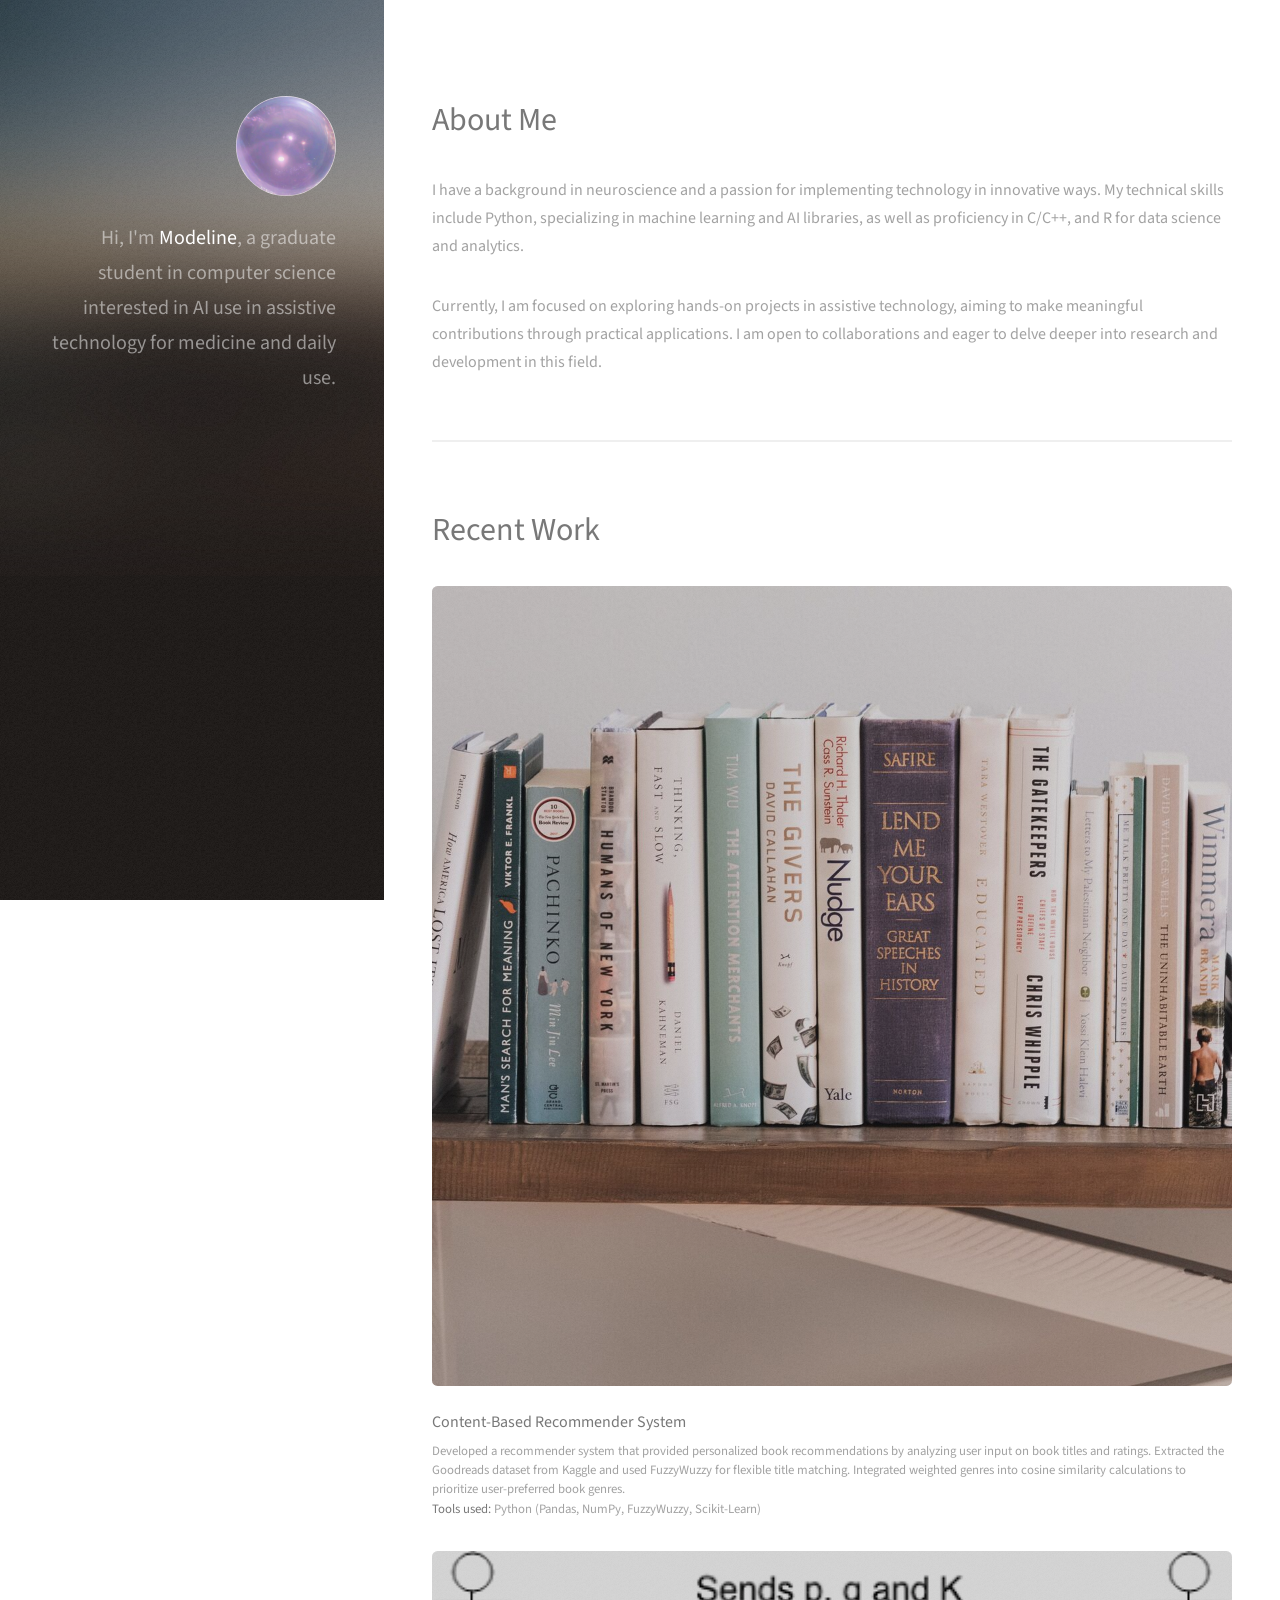
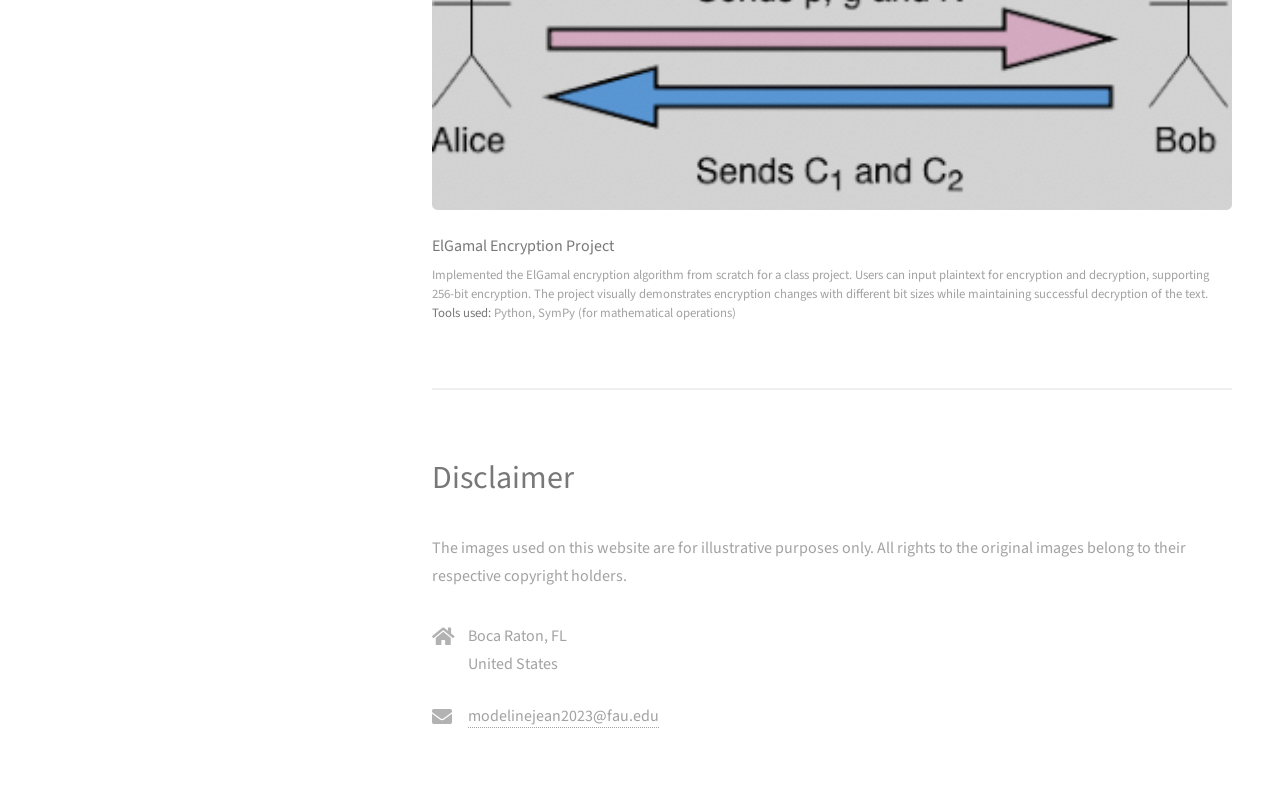
==== html5up-strata/index.html @ 9e85b2ed "Add files via upload" ====
<!DOCTYPE HTML>
<!--
MJP
last updated: july 12, 2024
-->
<html>
	<head>
		<title>MODELINE JEAN PIERRE</title>
		<meta charset="utf-8" />
		<meta name="viewport" content="width=device-width, initial-scale=1, user-scalable=no" />
		<link rel="stylesheet" href="assets/css/main.css" />
	</head>
	<body class="is-preload">

		<!-- Header -->
			<header id="header">
				<div class="inner">
					<a href="#" class="image avatar"><img src="images/ball.JPG" alt="" /></a>
					<h1>Hi, I'm <strong>Modeline</strong>, a graduate student in computer science<br />
					interested in AI use in assistive technology for medicine and daily use</a>.</h1>
				</div>
			</header>

		<!-- Main -->
			<div id="main">

				<section id="one">
    				<div class="content">
        				<header class="major">
							<h2>About Me</h2>
						</header>
						<p>
							I have a background in neuroscience and a passion for implementing technology in innovative ways. My technical skills include Python, specializing in machine learning and AI libraries, as well as proficiency in C/C++, and R for data science and analytics.
						</p>
        				<p>
            				Currently, I am focused on exploring hands-on projects in assistive technology, aiming to make meaningful contributions through practical applications. I am open to collaborations and eager to delve deeper into research and development in this field.
        				</p>
					</div>
				</section>

				<section id="two">
					<div class="content">
						<header class="major">
							<h2>Recent Work</h2>
						</header>
						<div class="col">
							<article class="work-item">
								<a href="images/booksrec.jpg" class="image fit thumb"><img src="images/booksrec.jpg" alt="Books Rec" /></a>
								<h3>Content-Based Recommender System</h3>
								<p>
									Developed a recommender system that provided personalized book recommendations by analyzing user input on book titles and ratings. Extracted the Goodreads dataset from Kaggle and used FuzzyWuzzy for flexible title matching. Integrated weighted genres into cosine similarity calculations to prioritize user-preferred book genres.
								</p>
								<p><strong>Tools used:</strong> Python (Pandas, NumPy, FuzzyWuzzy, Scikit-Learn)</p>
							</article>
							<article class="work-item">
                				<a href="images/elgammal.png" class="image fit thumb"><img src="images/elgammal.png" alt="ElGamal Encryption" /></a>
                				<h3>ElGamal Encryption Project</h3>
                				<p>
                    				Implemented the ElGamal encryption algorithm from scratch for a class project. Users can input plaintext for encryption and decryption, supporting 256-bit encryption. The project visually demonstrates encryption changes with different bit sizes while maintaining successful decryption of the text.
                				</p>
                				<p><strong>Tools used:</strong> Python, SymPy (for mathematical operations)</p>
            				</article>
						</div>
					</div>
				</section>
				<section id="three">
					<div class="content">
						<header class="major">
							<h2>Disclaimer</h2>
						</header>
						<p>
							The images used on this website are for illustrative purposes only. All rights to the original images belong to their respective copyright holders.
						</p>
					</div>
				</section>

<!-- Footer -->
			<footer id="footer">
				<div class="inner">
					<ul class="labeled-icons">
						<li>
							<h3 class="icon solid fa-home" ><span class="label">Address</span></h3>
							Boca Raton, FL <br />
							United States
						</li>
						<li>
							<h3 class="icon solid fa-envelope"><span class="label">Email</span></h3>
							<a href="#">modelinejean2023@fau.edu</a>
						</li>
					</ul>
				</div>
			</footer>
		<!-- Footer -->

		<!-- Scripts -->
			<script src="assets/js/jquery.min.js"></script>
			<script src="assets/js/jquery.poptrox.min.js"></script>
			<script src="assets/js/browser.min.js"></script>
			<script src="assets/js/breakpoints.min.js"></script>
			<script src="assets/js/util.js"></script>
			<script src="assets/js/main.js"></script>

	</body>
</html>
---- html5up-strata/assets/css/main.css ----
@import url("fontawesome-all.min.css");
@import url("https://fonts.googleapis.com/css?family=Source+Sans+Pro:400,400italic");

/*
	Strata by HTML5 UP
	html5up.net | @ajlkn
	Free for personal and commercial use under the CCA 3.0 license (html5up.net/license)
*/

html, body, div, span, applet, object,
iframe, h1, h2, h3, h4, h5, h6, p, blockquote,
pre, a, abbr, acronym, address, big, cite,
code, del, dfn, em, img, ins, kbd, q, s, samp,
small, strike, strong, sub, sup, tt, var, b,
u, i, center, dl, dt, dd, ol, ul, li, fieldset,
form, label, legend, table, caption, tbody,
tfoot, thead, tr, th, td, article, aside,
canvas, details, embed, figure, figcaption,
footer, header, hgroup, menu, nav, output, ruby,
section, summary, time, mark, audio, video {
	margin: 0;
	padding: 0;
	border: 0;
	font-size: 100%;
	font: inherit;
	vertical-align: baseline;}

article, aside, details, figcaption, figure,
footer, header, hgroup, menu, nav, section {
	display: block;}

body {
	line-height: 1;
}

ol, ul {
	list-style: none;
}

blockquote, q {
	quotes: none;
}

	blockquote:before, blockquote:after, q:before, q:after {
		content: '';
		content: none;
	}

table {
	border-collapse: collapse;
	border-spacing: 0;
}

body {
	-webkit-text-size-adjust: none;
}

mark {
	background-color: transparent;
	color: inherit;
}

input::-moz-focus-inner {
	border: 0;
	padding: 0;
}

input, select, textarea {
	-moz-appearance: none;
	-webkit-appearance: none;
	-ms-appearance: none;
	appearance: none;
}

/* Basic */

	html {
		box-sizing: border-box;
	}

	*, *:before, *:after {
		box-sizing: inherit;
	}

	body {
		background: #fff;
	}

		body.is-preload *, body.is-preload *:before, body.is-preload *:after {
			-moz-animation: none !important;
			-webkit-animation: none !important;
			-ms-animation: none !important;
			animation: none !important;
			-moz-transition: none !important;
			-webkit-transition: none !important;
			-ms-transition: none !important;
			transition: none !important;
		}

	body, input, select, textarea {
		color: #a2a2a2;
		font-family: "Source Sans Pro", Helvetica, sans-serif;
		font-size: 16pt;
		font-weight: 400;
		line-height: 1.75em;
	}

	a {
		-moz-transition: color 0.2s ease-in-out, border-color 0.2s ease-in-out;
		-webkit-transition: color 0.2s ease-in-out, border-color 0.2s ease-in-out;
		-ms-transition: color 0.2s ease-in-out, border-color 0.2s ease-in-out;
		transition: color 0.2s ease-in-out, border-color 0.2s ease-in-out;
		border-bottom: dotted 1px;
		color: #49bf9d;
		text-decoration: none;
	}

		a:hover {
			border-bottom-color: transparent;
			color: #49bf9d !important;
			text-decoration: none;
		}

	strong, b {
		color: #787878;
		font-weight: 400;
	}

	em, i {
		font-style: italic;
	}

	p {
		margin: 0 0 2em 0;
	}

	h1, h2, h3, h4, h5, h6 {
		color: #787878;
		font-weight: 400;
		line-height: 1em;
		margin: 0 0 1em 0;
	}

		h1 a, h2 a, h3 a, h4 a, h5 a, h6 a {
			color: inherit;
			text-decoration: none;
		}

	h1 {
		font-size: 2em;
		line-height: 1.5em;
	}

	h2 {
		font-size: 1.5em;
		line-height: 1.5em;
	}

	h3 {
		font-size: 1.25em;
		line-height: 1.5em;
	}

	h4 {
		font-size: 1.1em;
		line-height: 1.5em;
	}

	h5 {
		font-size: 0.9em;
		line-height: 1.5em;
	}

	h6 {
		font-size: 0.7em;
		line-height: 1.5em;
	}

	sub {
		font-size: 0.8em;
		position: relative;
		top: 0.5em;
	}

	sup {
		font-size: 0.8em;
		position: relative;
		top: -0.5em;
	}

	hr {
		border: 0;
		border-bottom: solid 2px #efefef;
		margin: 2em 0;
	}

		hr.major {
			margin: 3em 0;
		}

	blockquote {
		border-left: solid 6px #efefef;
		font-style: italic;
		margin: 0 0 2em 0;
		padding: 0.5em 0 0.5em 1.5em;
	}

	code {
		background: #f7f7f7;
		border-radius: 0.35em;
		border: solid 2px #efefef;
		font-family: "Courier New", monospace;
		font-size: 0.9em;
		margin: 0 0.25em;
		padding: 0.25em 0.65em;
	}

	pre {
		-webkit-overflow-scrolling: touch;
		font-family: "Courier New", monospace;
		font-size: 0.9em;
		margin: 0 0 2em 0;
	}

		pre code {
			display: block;
			line-height: 1.75em;
			padding: 1em 1.5em;
			overflow-x: auto;
		}

	.align-left {
		text-align: left;
	}

	.align-center {
		text-align: center;
	}

	.align-right {
		text-align: right;
	}

/* Container */

	.container {
		margin: 0 auto;
		max-width: calc(100% - 4em);
		width: 100%;
	}

		.container.xsmall {
			width: 25%;
		}

		.container.small {
			width: 50%;
		}

		.container.medium {
			width: 75%;
		}

		.container.large {
			width: 125%;
		}

		.container.xlarge {
			width: 150%;
		}

		.container.max {
			width: 100%;
		}

		@media screen and (max-width: 980px) {

			.container {
				width: 100% !important;
				max-width: 100% !important;
			}

		}

		@media screen and (max-width: 480px) {

			.container {
				max-width: calc(100% - 3em);
			}

		}

/* Row */

	.row {
		display: flex;
		flex-wrap: wrap;
		box-sizing: border-box;
		align-items: stretch;
	}

		.row > * {
			box-sizing: border-box;
		}

		.row.gtr-uniform > * > :last-child {
			margin-bottom: 0;
		}

		.row.aln-left {
			justify-content: flex-start;
		}

		.row.aln-center {
			justify-content: center;
		}

		.row.aln-right {
			justify-content: flex-end;
		}

		.row.aln-top {
			align-items: flex-start;
		}

		.row.aln-middle {
			align-items: center;
		}

		.row.aln-bottom {
			align-items: flex-end;
		}

		.row > .imp {
			order: -1;
		}

		.row > .col-1 {
			width: 8.33333%;
		}

		.row > .off-1 {
			margin-left: 8.33333%;
		}

		.row > .col-2 {
			width: 16.66667%;
		}

		.row > .off-2 {
			margin-left: 16.66667%;
		}

		.row > .col-3 {
			width: 25%;
		}

		.row > .off-3 {
			margin-left: 25%;
		}

		.row > .col-4 {
			width: 33.33333%;
		}

		.row > .off-4 {
			margin-left: 33.33333%;
		}

		.row > .col-5 {
			width: 41.66667%;
		}

		.row > .off-5 {
			margin-left: 41.66667%;
		}

		.row > .col-6 {
			width: 50%;
		}

		.row > .off-6 {
			margin-left: 50%;
		}

		.row > .col-7 {
			width: 58.33333%;
		}

		.row > .off-7 {
			margin-left: 58.33333%;
		}

		.row > .col-8 {
			width: 66.66667%;
		}

		.row > .off-8 {
			margin-left: 66.66667%;
		}

		.row > .col-9 {
			width: 75%;
		}

		.row > .off-9 {
			margin-left: 75%;
		}

		.row > .col-10 {
			width: 83.33333%;
		}

		.row > .off-10 {
			margin-left: 83.33333%;
		}

		.row > .col-11 {
			width: 91.66667%;
		}

		.row > .off-11 {
			margin-left: 91.66667%;
		}

		.row > .col-12 {
			width: 100%;
		}

		.row > .off-12 {
			margin-left: 100%;
		}

		.row.gtr-0 {
			margin-top: 0;
			margin-left: 0em;
		}

			.row.gtr-0 > * {
				padding: 0 0 0 0em;
			}

			.row.gtr-0.gtr-uniform {
				margin-top: 0em;
			}

				.row.gtr-0.gtr-uniform > * {
					padding-top: 0em;
				}

		.row.gtr-25 {
			margin-top: 0;
			margin-left: -0.625em;
		}

			.row.gtr-25 > * {
				padding: 0 0 0 0.625em;
			}

			.row.gtr-25.gtr-uniform {
				margin-top: -0.625em;
			}

				.row.gtr-25.gtr-uniform > * {
					padding-top: 0.625em;
				}

		.row.gtr-50 {
			margin-top: 0;
			margin-left: -1.25em;
		}

			.row.gtr-50 > * {
				padding: 0 0 0 1.25em;
			}

			.row.gtr-50.gtr-uniform {
				margin-top: -1.25em;
			}

				.row.gtr-50.gtr-uniform > * {
					padding-top: 1.25em;
				}

		.row {
			margin-top: 0;
			margin-left: -2.5em;
		}

			.row > * {
				padding: 0 0 0 2.5em;
			}

			.row.gtr-uniform {
				margin-top: -2.5em;
			}

				.row.gtr-uniform > * {
					padding-top: 2.5em;
				}

		.row.gtr-150 {
			margin-top: 0;
			margin-left: -3.75em;
		}

			.row.gtr-150 > * {
				padding: 0 0 0 3.75em;
			}

			.row.gtr-150.gtr-uniform {
				margin-top: -3.75em;
			}

				.row.gtr-150.gtr-uniform > * {
					padding-top: 3.75em;
				}

		.row.gtr-200 {
			margin-top: 0;
			margin-left: -5em;
		}

			.row.gtr-200 > * {
				padding: 0 0 0 5em;
			}

			.row.gtr-200.gtr-uniform {
				margin-top: -5em;
			}

				.row.gtr-200.gtr-uniform > * {
					padding-top: 5em;
				}

		@media screen and (max-width: 1800px) {

			.row {
				display: flex;
				flex-wrap: wrap;
				box-sizing: border-box;
				align-items: stretch;
			}

				.row > * {
					box-sizing: border-box;
				}

				.row.gtr-uniform > * > :last-child {
					margin-bottom: 0;
				}

				.row.aln-left {
					justify-content: flex-start;
				}

				.row.aln-center {
					justify-content: center;
				}

				.row.aln-right {
					justify-content: flex-end;
				}

				.row.aln-top {
					align-items: flex-start;
				}

				.row.aln-middle {
					align-items: center;
				}

				.row.aln-bottom {
					align-items: flex-end;
				}

				.row > .imp-xlarge {
					order: -1;
				}

				.row > .col-1-xlarge {
					width: 8.33333%;
				}

				.row > .off-1-xlarge {
					margin-left: 8.33333%;
				}

				.row > .col-2-xlarge {
					width: 16.66667%;
				}

				.row > .off-2-xlarge {
					margin-left: 16.66667%;
				}

				.row > .col-3-xlarge {
					width: 25%;
				}

				.row > .off-3-xlarge {
					margin-left: 25%;
				}

				.row > .col-4-xlarge {
					width: 33.33333%;
				}

				.row > .off-4-xlarge {
					margin-left: 33.33333%;
				}

				.row > .col-5-xlarge {
					width: 41.66667%;
				}

				.row > .off-5-xlarge {
					margin-left: 41.66667%;
				}

				.row > .col-6-xlarge {
					width: 50%;
				}

				.row > .off-6-xlarge {
					margin-left: 50%;
				}

				.row > .col-7-xlarge {
					width: 58.33333%;
				}

				.row > .off-7-xlarge {
					margin-left: 58.33333%;
				}

				.row > .col-8-xlarge {
					width: 66.66667%;
				}

				.row > .off-8-xlarge {
					margin-left: 66.66667%;
				}

				.row > .col-9-xlarge {
					width: 75%;
				}

				.row > .off-9-xlarge {
					margin-left: 75%;
				}

				.row > .col-10-xlarge {
					width: 83.33333%;
				}

				.row > .off-10-xlarge {
					margin-left: 83.33333%;
				}

				.row > .col-11-xlarge {
					width: 91.66667%;
				}

				.row > .off-11-xlarge {
					margin-left: 91.66667%;
				}

				.row > .col-12-xlarge {
					width: 100%;
				}

				.row > .off-12-xlarge {
					margin-left: 100%;
				}

				.row.gtr-0 {
					margin-top: 0;
					margin-left: 0em;
				}

					.row.gtr-0 > * {
						padding: 0 0 0 0em;
					}

					.row.gtr-0.gtr-uniform {
						margin-top: 0em;
					}

						.row.gtr-0.gtr-uniform > * {
							padding-top: 0em;
						}

				.row.gtr-25 {
					margin-top: 0;
					margin-left: -0.625em;
				}

					.row.gtr-25 > * {
						padding: 0 0 0 0.625em;
					}

					.row.gtr-25.gtr-uniform {
						margin-top: -0.625em;
					}

						.row.gtr-25.gtr-uniform > * {
							padding-top: 0.625em;
						}

				.row.gtr-50 {
					margin-top: 0;
					margin-left: -1.25em;
				}

					.row.gtr-50 > * {
						padding: 0 0 0 1.25em;
					}

					.row.gtr-50.gtr-uniform {
						margin-top: -1.25em;
					}

						.row.gtr-50.gtr-uniform > * {
							padding-top: 1.25em;
						}

				.row {
					margin-top: 0;
					margin-left: -2.5em;
				}

					.row > * {
						padding: 0 0 0 2.5em;
					}

					.row.gtr-uniform {
						margin-top: -2.5em;
					}

						.row.gtr-uniform > * {
							padding-top: 2.5em;
						}

				.row.gtr-150 {
					margin-top: 0;
					margin-left: -3.75em;
				}

					.row.gtr-150 > * {
						padding: 0 0 0 3.75em;
					}

					.row.gtr-150.gtr-uniform {
						margin-top: -3.75em;
					}

						.row.gtr-150.gtr-uniform > * {
							padding-top: 3.75em;
						}

				.row.gtr-200 {
					margin-top: 0;
					margin-left: -5em;
				}

					.row.gtr-200 > * {
						padding: 0 0 0 5em;
					}

					.row.gtr-200.gtr-uniform {
						margin-top: -5em;
					}

						.row.gtr-200.gtr-uniform > * {
							padding-top: 5em;
						}

		}

		@media screen and (max-width: 1280px) {

			.row {
				display: flex;
				flex-wrap: wrap;
				box-sizing: border-box;
				align-items: stretch;
			}

				.row > * {
					box-sizing: border-box;
				}

				.row.gtr-uniform > * > :last-child {
					margin-bottom: 0;
				}

				.row.aln-left {
					justify-content: flex-start;
				}

				.row.aln-center {
					justify-content: center;
				}

				.row.aln-right {
					justify-content: flex-end;
				}

				.row.aln-top {
					align-items: flex-start;
				}

				.row.aln-middle {
					align-items: center;
				}

				.row.aln-bottom {
					align-items: flex-end;
				}

				.row > .imp-large {
					order: -1;
				}

				.row > .col-1-large {
					width: 8.33333%;
				}

				.row > .off-1-large {
					margin-left: 8.33333%;
				}

				.row > .col-2-large {
					width: 16.66667%;
				}

				.row > .off-2-large {
					margin-left: 16.66667%;
				}

				.row > .col-3-large {
					width: 25%;
				}

				.row > .off-3-large {
					margin-left: 25%;
				}

				.row > .col-4-large {
					width: 33.33333%;
				}

				.row > .off-4-large {
					margin-left: 33.33333%;
				}

				.row > .col-5-large {
					width: 41.66667%;
				}

				.row > .off-5-large {
					margin-left: 41.66667%;
				}

				.row > .col-6-large {
					width: 50%;
				}

				.row > .off-6-large {
					margin-left: 50%;
				}

				.row > .col-7-large {
					width: 58.33333%;
				}

				.row > .off-7-large {
					margin-left: 58.33333%;
				}

				.row > .col-8-large {
					width: 66.66667%;
				}

				.row > .off-8-large {
					margin-left: 66.66667%;
				}

				.row > .col-9-large {
					width: 75%;
				}

				.row > .off-9-large {
					margin-left: 75%;
				}

				.row > .col-10-large {
					width: 83.33333%;
				}

				.row > .off-10-large {
					margin-left: 83.33333%;
				}

				.row > .col-11-large {
					width: 91.66667%;
				}

				.row > .off-11-large {
					margin-left: 91.66667%;
				}

				.row > .col-12-large {
					width: 100%;
				}

				.row > .off-12-large {
					margin-left: 100%;
				}

				.row.gtr-0 {
					margin-top: 0;
					margin-left: 0em;
				}

					.row.gtr-0 > * {
						padding: 0 0 0 0em;
					}

					.row.gtr-0.gtr-uniform {
						margin-top: 0em;
					}

						.row.gtr-0.gtr-uniform > * {
							padding-top: 0em;
						}

				.row.gtr-25 {
					margin-top: 0;
					margin-left: -0.5em;
				}

					.row.gtr-25 > * {
						padding: 0 0 0 0.5em;
					}

					.row.gtr-25.gtr-uniform {
						margin-top: -0.5em;
					}

						.row.gtr-25.gtr-uniform > * {
							padding-top: 0.5em;
						}

				.row.gtr-50 {
					margin-top: 0;
					margin-left: -1em;
				}

					.row.gtr-50 > * {
						padding: 0 0 0 1em;
					}

					.row.gtr-50.gtr-uniform {
						margin-top: -1em;
					}

						.row.gtr-50.gtr-uniform > * {
							padding-top: 1em;
						}

				.row {
					margin-top: 0;
					margin-left: -2em;
				}

					.row > * {
						padding: 0 0 0 2em;
					}

					.row.gtr-uniform {
						margin-top: -2em;
					}

						.row.gtr-uniform > * {
							padding-top: 2em;
						}

				.row.gtr-150 {
					margin-top: 0;
					margin-left: -3em;
				}

					.row.gtr-150 > * {
						padding: 0 0 0 3em;
					}

					.row.gtr-150.gtr-uniform {
						margin-top: -3em;
					}

						.row.gtr-150.gtr-uniform > * {
							padding-top: 3em;
						}

				.row.gtr-200 {
					margin-top: 0;
					margin-left: -4em;
				}

					.row.gtr-200 > * {
						padding: 0 0 0 4em;
					}

					.row.gtr-200.gtr-uniform {
						margin-top: -4em;
					}

						.row.gtr-200.gtr-uniform > * {
							padding-top: 4em;
						}

		}

		@media screen and (max-width: 980px) {

			.row {
				display: flex;
				flex-wrap: wrap;
				box-sizing: border-box;
				align-items: stretch;
			}

				.row > * {
					box-sizing: border-box;
				}

				.row.gtr-uniform > * > :last-child {
					margin-bottom: 0;
				}

				.row.aln-left {
					justify-content: flex-start;
				}

				.row.aln-center {
					justify-content: center;
				}

				.row.aln-right {
					justify-content: flex-end;
				}

				.row.aln-top {
					align-items: flex-start;
				}

				.row.aln-middle {
					align-items: center;
				}

				.row.aln-bottom {
					align-items: flex-end;
				}

				.row > .imp-medium {
					order: -1;
				}

				.row > .col-1-medium {
					width: 8.33333%;
				}

				.row > .off-1-medium {
					margin-left: 8.33333%;
				}

				.row > .col-2-medium {
					width: 16.66667%;
				}

				.row > .off-2-medium {
					margin-left: 16.66667%;
				}

				.row > .col-3-medium {
					width: 25%;
				}

				.row > .off-3-medium {
					margin-left: 25%;
				}

				.row > .col-4-medium {
					width: 33.33333%;
				}

				.row > .off-4-medium {
					margin-left: 33.33333%;
				}

				.row > .col-5-medium {
					width: 41.66667%;
				}

				.row > .off-5-medium {
					margin-left: 41.66667%;
				}

				.row > .col-6-medium {
					width: 50%;
				}

				.row > .off-6-medium {
					margin-left: 50%;
				}

				.row > .col-7-medium {
					width: 58.33333%;
				}

				.row > .off-7-medium {
					margin-left: 58.33333%;
				}

				.row > .col-8-medium {
					width: 66.66667%;
				}

				.row > .off-8-medium {
					margin-left: 66.66667%;
				}

				.row > .col-9-medium {
					width: 75%;
				}

				.row > .off-9-medium {
					margin-left: 75%;
				}

				.row > .col-10-medium {
					width: 83.33333%;
				}

				.row > .off-10-medium {
					margin-left: 83.33333%;
				}

				.row > .col-11-medium {
					width: 91.66667%;
				}

				.row > .off-11-medium {
					margin-left: 91.66667%;
				}

				.row > .col-12-medium {
					width: 100%;
				}

				.row > .off-12-medium {
					margin-left: 100%;
				}

				.row.gtr-0 {
					margin-top: 0;
					margin-left: 0em;
				}

					.row.gtr-0 > * {
						padding: 0 0 0 0em;
					}

					.row.gtr-0.gtr-uniform {
						margin-top: 0em;
					}

						.row.gtr-0.gtr-uniform > * {
							padding-top: 0em;
						}

				.row.gtr-25 {
					margin-top: 0;
					margin-left: -0.5em;
				}

					.row.gtr-25 > * {
						padding: 0 0 0 0.5em;
					}

					.row.gtr-25.gtr-uniform {
						margin-top: -0.5em;
					}

						.row.gtr-25.gtr-uniform > * {
							padding-top: 0.5em;
						}

				.row.gtr-50 {
					margin-top: 0;
					margin-left: -1em;
				}

					.row.gtr-50 > * {
						padding: 0 0 0 1em;
					}

					.row.gtr-50.gtr-uniform {
						margin-top: -1em;
					}

						.row.gtr-50.gtr-uniform > * {
							padding-top: 1em;
						}

				.row {
					margin-top: 0;
					margin-left: -2em;
				}

					.row > * {
						padding: 0 0 0 2em;
					}

					.row.gtr-uniform {
						margin-top: -2em;
					}

						.row.gtr-uniform > * {
							padding-top: 2em;
						}

				.row.gtr-150 {
					margin-top: 0;
					margin-left: -3em;
				}

					.row.gtr-150 > * {
						padding: 0 0 0 3em;
					}

					.row.gtr-150.gtr-uniform {
						margin-top: -3em;
					}

						.row.gtr-150.gtr-uniform > * {
							padding-top: 3em;
						}

				.row.gtr-200 {
					margin-top: 0;
					margin-left: -4em;
				}

					.row.gtr-200 > * {
						padding: 0 0 0 4em;
					}

					.row.gtr-200.gtr-uniform {
						margin-top: -4em;
					}

						.row.gtr-200.gtr-uniform > * {
							padding-top: 4em;
						}

		}

		@media screen and (max-width: 736px) {

			.row {
				display: flex;
				flex-wrap: wrap;
				box-sizing: border-box;
				align-items: stretch;
			}

				.row > * {
					box-sizing: border-box;
				}

				.row.gtr-uniform > * > :last-child {
					margin-bottom: 0;
				}

				.row.aln-left {
					justify-content: flex-start;
				}

				.row.aln-center {
					justify-content: center;
				}

				.row.aln-right {
					justify-content: flex-end;
				}

				.row.aln-top {
					align-items: flex-start;
				}

				.row.aln-middle {
					align-items: center;
				}

				.row.aln-bottom {
					align-items: flex-end;
				}

				.row > .imp-small {
					order: -1;
				}

				.row > .col-1-small {
					width: 8.33333%;
				}

				.row > .off-1-small {
					margin-left: 8.33333%;
				}

				.row > .col-2-small {
					width: 16.66667%;
				}

				.row > .off-2-small {
					margin-left: 16.66667%;
				}

				.row > .col-3-small {
					width: 25%;
				}

				.row > .off-3-small {
					margin-left: 25%;
				}

				.row > .col-4-small {
					width: 33.33333%;
				}

				.row > .off-4-small {
					margin-left: 33.33333%;
				}

				.row > .col-5-small {
					width: 41.66667%;
				}

				.row > .off-5-small {
					margin-left: 41.66667%;
				}

				.row > .col-6-small {
					width: 50%;
				}

				.row > .off-6-small {
					margin-left: 50%;
				}

				.row > .col-7-small {
					width: 58.33333%;
				}

				.row > .off-7-small {
					margin-left: 58.33333%;
				}

				.row > .col-8-small {
					width: 66.66667%;
				}

				.row > .off-8-small {
					margin-left: 66.66667%;
				}

				.row > .col-9-small {
					width: 75%;
				}

				.row > .off-9-small {
					margin-left: 75%;
				}

				.row > .col-10-small {
					width: 83.33333%;
				}

				.row > .off-10-small {
					margin-left: 83.33333%;
				}

				.row > .col-11-small {
					width: 91.66667%;
				}

				.row > .off-11-small {
					margin-left: 91.66667%;
				}

				.row > .col-12-small {
					width: 100%;
				}

				.row > .off-12-small {
					margin-left: 100%;
				}

				.row.gtr-0 {
					margin-top: 0;
					margin-left: 0em;
				}

					.row.gtr-0 > * {
						padding: 0 0 0 0em;
					}

					.row.gtr-0.gtr-uniform {
						margin-top: 0em;
					}

						.row.gtr-0.gtr-uniform > * {
							padding-top: 0em;
						}

				.row.gtr-25 {
					margin-top: 0;
					margin-left: -0.375em;
				}

					.row.gtr-25 > * {
						padding: 0 0 0 0.375em;
					}

					.row.gtr-25.gtr-uniform {
						margin-top: -0.375em;
					}

						.row.gtr-25.gtr-uniform > * {
							padding-top: 0.375em;
						}

				.row.gtr-50 {
					margin-top: 0;
					margin-left: -0.75em;
				}

					.row.gtr-50 > * {
						padding: 0 0 0 0.75em;
					}

					.row.gtr-50.gtr-uniform {
						margin-top: -0.75em;
					}

						.row.gtr-50.gtr-uniform > * {
							padding-top: 0.75em;
						}

				.row {
					margin-top: 0;
					margin-left: -1.5em;
				}

					.row > * {
						padding: 0 0 0 1.5em;
					}

					.row.gtr-uniform {
						margin-top: -1.5em;
					}

						.row.gtr-uniform > * {
							padding-top: 1.5em;
						}

				.row.gtr-150 {
					margin-top: 0;
					margin-left: -2.25em;
				}

					.row.gtr-150 > * {
						padding: 0 0 0 2.25em;
					}

					.row.gtr-150.gtr-uniform {
						margin-top: -2.25em;
					}

						.row.gtr-150.gtr-uniform > * {
							padding-top: 2.25em;
						}

				.row.gtr-200 {
					margin-top: 0;
					margin-left: -3em;
				}

					.row.gtr-200 > * {
						padding: 0 0 0 3em;
					}

					.row.gtr-200.gtr-uniform {
						margin-top: -3em;
					}

						.row.gtr-200.gtr-uniform > * {
							padding-top: 3em;
						}

		}

		@media screen and (max-width: 480px) {

			.row {
				display: flex;
				flex-wrap: wrap;
				box-sizing: border-box;
				align-items: stretch;
			}

				.row > * {
					box-sizing: border-box;
				}

				.row.gtr-uniform > * > :last-child {
					margin-bottom: 0;
				}

				.row.aln-left {
					justify-content: flex-start;
				}

				.row.aln-center {
					justify-content: center;
				}

				.row.aln-right {
					justify-content: flex-end;
				}

				.row.aln-top {
					align-items: flex-start;
				}

				.row.aln-middle {
					align-items: center;
				}

				.row.aln-bottom {
					align-items: flex-end;
				}

				.row > .imp-xsmall {
					order: -1;
				}

				.row > .col-1-xsmall {
					width: 8.33333%;
				}

				.row > .off-1-xsmall {
					margin-left: 8.33333%;
				}

				.row > .col-2-xsmall {
					width: 16.66667%;
				}

				.row > .off-2-xsmall {
					margin-left: 16.66667%;
				}

				.row > .col-3-xsmall {
					width: 25%;
				}

				.row > .off-3-xsmall {
					margin-left: 25%;
				}

				.row > .col-4-xsmall {
					width: 33.33333%;
				}

				.row > .off-4-xsmall {
					margin-left: 33.33333%;
				}

				.row > .col-5-xsmall {
					width: 41.66667%;
				}

				.row > .off-5-xsmall {
					margin-left: 41.66667%;
				}

				.row > .col-6-xsmall {
					width: 50%;
				}

				.row > .off-6-xsmall {
					margin-left: 50%;
				}

				.row > .col-7-xsmall {
					width: 58.33333%;
				}

				.row > .off-7-xsmall {
					margin-left: 58.33333%;
				}

				.row > .col-8-xsmall {
					width: 66.66667%;
				}

				.row > .off-8-xsmall {
					margin-left: 66.66667%;
				}

				.row > .col-9-xsmall {
					width: 75%;
				}

				.row > .off-9-xsmall {
					margin-left: 75%;
				}

				.row > .col-10-xsmall {
					width: 83.33333%;
				}

				.row > .off-10-xsmall {
					margin-left: 83.33333%;
				}

				.row > .col-11-xsmall {
					width: 91.66667%;
				}

				.row > .off-11-xsmall {
					margin-left: 91.66667%;
				}

				.row > .col-12-xsmall {
					width: 100%;
				}

				.row > .off-12-xsmall {
					margin-left: 100%;
				}

				.row.gtr-0 {
					margin-top: 0;
					margin-left: 0em;
				}

					.row.gtr-0 > * {
						padding: 0 0 0 0em;
					}

					.row.gtr-0.gtr-uniform {
						margin-top: 0em;
					}

						.row.gtr-0.gtr-uniform > * {
							padding-top: 0em;
						}

				.row.gtr-25 {
					margin-top: 0;
					margin-left: -0.375em;
				}

					.row.gtr-25 > * {
						padding: 0 0 0 0.375em;
					}

					.row.gtr-25.gtr-uniform {
						margin-top: -0.375em;
					}

						.row.gtr-25.gtr-uniform > * {
							padding-top: 0.375em;
						}

				.row.gtr-50 {
					margin-top: 0;
					margin-left: -0.75em;
				}

					.row.gtr-50 > * {
						padding: 0 0 0 0.75em;
					}

					.row.gtr-50.gtr-uniform {
						margin-top: -0.75em;
					}

						.row.gtr-50.gtr-uniform > * {
							padding-top: 0.75em;
						}

				.row {
					margin-top: 0;
					margin-left: -1.5em;
				}

					.row > * {
						padding: 0 0 0 1.5em;
					}

					.row.gtr-uniform {
						margin-top: -1.5em;
					}

						.row.gtr-uniform > * {
							padding-top: 1.5em;
						}

				.row.gtr-150 {
					margin-top: 0;
					margin-left: -2.25em;
				}

					.row.gtr-150 > * {
						padding: 0 0 0 2.25em;
					}

					.row.gtr-150.gtr-uniform {
						margin-top: -2.25em;
					}

						.row.gtr-150.gtr-uniform > * {
							padding-top: 2.25em;
						}

				.row.gtr-200 {
					margin-top: 0;
					margin-left: -3em;
				}

					.row.gtr-200 > * {
						padding: 0 0 0 3em;
					}

					.row.gtr-200.gtr-uniform {
						margin-top: -3em;
					}

						.row.gtr-200.gtr-uniform > * {
							padding-top: 3em;
						}

		}

/* Section/Article */

	section.special, article.special {
		text-align: center;
	}

	header p {
		color: #b2b2b2;
		position: relative;
		margin: 0 0 1.5em 0;
	}

	header h2 + p {
		font-size: 1.25em;
		margin-top: -1em;
		line-height: 1.5em;
	}

	header h3 + p {
		font-size: 1.1em;
		margin-top: -0.8em;
		line-height: 1.5em;
	}

	header h4 + p,
	header h5 + p,
	header h6 + p {
		font-size: 0.9em;
		margin-top: -0.6em;
		line-height: 1.5em;
	}

	header.major h2 {
		font-size: 2em;
	}

/* Form */

	form {
		margin: 0 0 2em 0;
	}

	label {
		color: #787878;
		display: block;
		font-size: 0.9em;
		font-weight: 400;
		margin: 0 0 1em 0;
	}

	input[type="text"],
	input[type="password"],
	input[type="email"],
	select,
	textarea {
		-moz-appearance: none;
		-webkit-appearance: none;
		-ms-appearance: none;
		appearance: none;
		background: #f7f7f7;
		border-radius: 0.35em;
		border: solid 2px transparent;
		color: inherit;
		display: block;
		outline: 0;
		padding: 0 0.75em;
		text-decoration: none;
		width: 100%;
	}

		input[type="text"]:invalid,
		input[type="password"]:invalid,
		input[type="email"]:invalid,
		select:invalid,
		textarea:invalid {
			box-shadow: none;
		}

		input[type="text"]:focus,
		input[type="password"]:focus,
		input[type="email"]:focus,
		select:focus,
		textarea:focus {
			border-color: #49bf9d;
		}

	select {
		background-image: url("data:image/svg+xml;charset=utf8,%3Csvg xmlns='http://www.w3.org/2000/svg' width='40' height='40' preserveAspectRatio='none' viewBox='0 0 40 40'%3E%3Cpath d='M9.4,12.3l10.4,10.4l10.4-10.4c0.2-0.2,0.5-0.4,0.9-0.4c0.3,0,0.6,0.1,0.9,0.4l3.3,3.3c0.2,0.2,0.4,0.5,0.4,0.9 c0,0.4-0.1,0.6-0.4,0.9L20.7,31.9c-0.2,0.2-0.5,0.4-0.9,0.4c-0.3,0-0.6-0.1-0.9-0.4L4.3,17.3c-0.2-0.2-0.4-0.5-0.4-0.9 c0-0.4,0.1-0.6,0.4-0.9l3.3-3.3c0.2-0.2,0.5-0.4,0.9-0.4S9.1,12.1,9.4,12.3z' fill='%23dfdfdf' /%3E%3C/svg%3E");
		background-size: 1.25rem;
		background-repeat: no-repeat;
		background-position: calc(100% - 1rem) center;
		height: 2.75em;
		padding-right: 2.75em;
		text-overflow: ellipsis;
	}

		select option {
			color: #787878;
			background: #fff;
		}

		select:focus::-ms-value {
			background-color: transparent;
		}

		select::-ms-expand {
			display: none;
		}

	input[type="text"],
	input[type="password"],
	input[type="email"],
	select {
		height: 2.75em;
	}

	textarea {
		padding: 0.75em;
	}

	input[type="checkbox"],
	input[type="radio"] {
		-moz-appearance: none;
		-webkit-appearance: none;
		-ms-appearance: none;
		appearance: none;
		display: block;
		float: left;
		margin-right: -2em;
		opacity: 0;
		width: 1em;
		z-index: -1;
	}

		input[type="checkbox"] + label,
		input[type="radio"] + label {
			text-decoration: none;
			color: #a2a2a2;
			cursor: pointer;
			display: inline-block;
			font-size: 1em;
			font-weight: 400;
			padding-left: 2.4em;
			padding-right: 0.75em;
			position: relative;
		}

			input[type="checkbox"] + label:before,
			input[type="radio"] + label:before {
				-moz-osx-font-smoothing: grayscale;
				-webkit-font-smoothing: antialiased;
				display: inline-block;
				font-style: normal;
				font-variant: normal;
				text-rendering: auto;
				line-height: 1;
				text-transform: none !important;
				font-family: 'Font Awesome 5 Free';
				font-weight: 900;
			}

			input[type="checkbox"] + label:before,
			input[type="radio"] + label:before {
				background: #f7f7f7;
				border-radius: 0.35em;
				border: solid 2px transparent;
				content: '';
				display: inline-block;
				font-size: 0.8em;
				height: 2.0625em;
				left: 0;
				line-height: 1.85625em;
				position: absolute;
				text-align: center;
				top: 0;
				width: 2.0625em;
			}

		input[type="checkbox"]:checked + label:before,
		input[type="radio"]:checked + label:before {
			background: #787878;
			border-color: #787878;
			color: #fff;
			content: '\f00c';
		}

		input[type="checkbox"]:focus + label:before,
		input[type="radio"]:focus + label:before {
			border-color: #49bf9d;
		}

	input[type="checkbox"] + label:before {
		border-radius: 0.35em;
	}

	input[type="radio"] + label:before {
		border-radius: 100%;
	}

	::-webkit-input-placeholder {
		color: #b2b2b2 !important;
		opacity: 1.0;
	}

	:-moz-placeholder {
		color: #b2b2b2 !important;
		opacity: 1.0;
	}

	::-moz-placeholder {
		color: #b2b2b2 !important;
		opacity: 1.0;
	}

	:-ms-input-placeholder {
		color: #b2b2b2 !important;
		opacity: 1.0;
	}

/* Box */

	.box {
		border-radius: 0.35em;
		border: solid 2px #efefef;
		margin-bottom: 2em;
		padding: 1.5em;
	}

		.box > :last-child,
		.box > :last-child > :last-child,
		.box > :last-child > :last-child > :last-child {
			margin-bottom: 0;
		}

		.box.alt {
			border: 0;
			border-radius: 0;
			padding: 0;
		}

/* Icon */

	.icon {
		text-decoration: none;
		border-bottom: none;
		position: relative;
	}

		.icon:before {
			-moz-osx-font-smoothing: grayscale;
			-webkit-font-smoothing: antialiased;
			display: inline-block;
			font-style: normal;
			font-variant: normal;
			text-rendering: auto;
			line-height: 1;
			text-transform: none !important;
			font-family: 'Font Awesome 5 Free';
			font-weight: 400;
		}

		.icon > .label {
			display: none;
		}

		.icon:before {
			line-height: inherit;
		}

		.icon.solid:before {
			font-weight: 900;
		}

		.icon.brands:before {
			font-family: 'Font Awesome 5 Brands';
		}

/* Image */

	.image {
		border-radius: 0.35em;
		border: 0;
		display: inline-block;
		position: relative;
	}

		.image:before {
			-moz-transition: opacity 0.2s ease-in-out;
			-webkit-transition: opacity 0.2s ease-in-out;
			-ms-transition: opacity 0.2s ease-in-out;
			transition: opacity 0.2s ease-in-out;
			background: url("images/overlay.png");
			border-radius: 0.35em;
			content: '';
			display: block;
			height: 100%;
			left: 0;
			opacity: 0.5;
			position: absolute;
			top: 0;
			width: 100%;
		}

		.image.thumb {
			text-align: center;
		}

			.image.thumb:after {
				-moz-transition: opacity 0.2s ease-in-out;
				-webkit-transition: opacity 0.2s ease-in-out;
				-ms-transition: opacity 0.2s ease-in-out;
				transition: opacity 0.2s ease-in-out;
				border-radius: 0.35em;
				border: solid 3px rgba(255, 255, 255, 0.5);
				color: #fff;
				content: 'View';
				display: inline-block;
				font-size: 0.8em;
				font-weight: 400;
				left: 50%;
				line-height: 2.25em;
				margin: -1.25em 0 0 -3em;
				opacity: 0;
				padding: 0 1.5em;
				position: absolute;
				text-align: center;
				text-decoration: none;
				top: 50%;
				white-space: nowrap;
			}

			.image.thumb:hover:after {
				opacity: 1.0;
			}

			.image.thumb:hover:before {
				background: url("images/overlay.png"), url("images/overlay.png");
				opacity: 1.0;
			}

		.image img {
			border-radius: 0.35em;
			display: block;
		}

		.image.left {
			float: left;
			margin: 0 1.5em 1em 0;
			top: 0.25em;
		}

		.image.right {
			float: right;
			margin: 0 0 1em 1.5em;
			top: 0.25em;
		}

		.image.left, .image.right {
			max-width: 40%;
		}

			.image.left img, .image.right img {
				width: 100%;
			}

		.image.fit {
			display: block;
			margin: 0 0 2em 0;
			width: 100%;
		}

			.image.fit img {
				width: 100%;
			}

		.image.avatar {
			border-radius: 100%;
		}

			.image.avatar:before {
				display: none;
			}

			.image.avatar img {
				border-radius: 100%;
				width: 100%;
			}

/* List */

	ol {
		list-style: decimal;
		margin: 0 0 2em 0;
		padding-left: 1.25em;
	}

		ol li {
			padding-left: 0.25em;
		}

	ul {
		list-style: disc;
		margin: 0 0 2em 0;
		padding-left: 1em;
	}

		ul li {
			padding-left: 0.5em;
		}

		ul.alt {
			list-style: none;
			padding-left: 0;
		}

			ul.alt li {
				border-top: solid 2px #efefef;
				padding: 0.5em 0;
			}

				ul.alt li:first-child {
					border-top: 0;
					padding-top: 0;
				}

	dl {
		margin: 0 0 2em 0;
	}

/* Icons */

	ul.icons {
		cursor: default;
		list-style: none;
		padding-left: 0;
	}

		ul.icons li {
			display: inline-block;
			padding: 0 1em 0 0;
		}

			ul.icons li:last-child {
				padding-right: 0;
			}

			ul.icons li .icon:before {
				font-size: 1.5em;
			}

/* Labeled Icons */

	ul.labeled-icons {
		list-style: none;
		padding: 0;
	}

		ul.labeled-icons li {
			line-height: 1.75em;
			margin: 1.5em 0 0 0;
			padding-left: 2.25em;
			position: relative;
		}

			ul.labeled-icons li:first-child {
				margin-top: 0;
			}

			ul.labeled-icons li a {
				color: inherit;
			}

			ul.labeled-icons li h3 {
				color: #b2b2b2;
				left: 0;
				position: absolute;
				text-align: center;
				top: 0;
				width: 1em;
			}

/* Actions */

	ul.actions {
		display: -moz-flex;
		display: -webkit-flex;
		display: -ms-flex;
		display: flex;
		cursor: default;
		list-style: none;
		margin-left: -1em;
		padding-left: 0;
	}

		ul.actions li {
			padding: 0 0 0 1em;
			vertical-align: middle;
		}

		ul.actions.special {
			-moz-justify-content: center;
			-webkit-justify-content: center;
			-ms-justify-content: center;
			justify-content: center;
			width: 100%;
			margin-left: 0;
		}

			ul.actions.special li:first-child {
				padding-left: 0;
			}

		ul.actions.stacked {
			-moz-flex-direction: column;
			-webkit-flex-direction: column;
			-ms-flex-direction: column;
			flex-direction: column;
			margin-left: 0;
		}

			ul.actions.stacked li {
				padding: 1.3em 0 0 0;
			}

				ul.actions.stacked li:first-child {
					padding-top: 0;
				}

		ul.actions.fit {
			width: calc(100% + 1em);
		}

			ul.actions.fit li {
				-moz-flex-grow: 1;
				-webkit-flex-grow: 1;
				-ms-flex-grow: 1;
				flex-grow: 1;
				-moz-flex-shrink: 1;
				-webkit-flex-shrink: 1;
				-ms-flex-shrink: 1;
				flex-shrink: 1;
				width: 100%;
			}

				ul.actions.fit li > * {
					width: 100%;
				}

			ul.actions.fit.stacked {
				width: 100%;
			}

		@media screen and (max-width: 480px) {

			ul.actions:not(.fixed) {
				-moz-flex-direction: column;
				-webkit-flex-direction: column;
				-ms-flex-direction: column;
				flex-direction: column;
				margin-left: 0;
				width: 100% !important;
			}

				ul.actions:not(.fixed) li {
					-moz-flex-grow: 1;
					-webkit-flex-grow: 1;
					-ms-flex-grow: 1;
					flex-grow: 1;
					-moz-flex-shrink: 1;
					-webkit-flex-shrink: 1;
					-ms-flex-shrink: 1;
					flex-shrink: 1;
					padding: 1em 0 0 0;
					text-align: center;
					width: 100%;
				}

					ul.actions:not(.fixed) li > * {
						width: 100%;
					}

					ul.actions:not(.fixed) li:first-child {
						padding-top: 0;
					}

					ul.actions:not(.fixed) li input[type="submit"],
					ul.actions:not(.fixed) li input[type="reset"],
					ul.actions:not(.fixed) li input[type="button"],
					ul.actions:not(.fixed) li button,
					ul.actions:not(.fixed) li .button {
						width: 100%;
					}

						ul.actions:not(.fixed) li input[type="submit"].icon:before,
						ul.actions:not(.fixed) li input[type="reset"].icon:before,
						ul.actions:not(.fixed) li input[type="button"].icon:before,
						ul.actions:not(.fixed) li button.icon:before,
						ul.actions:not(.fixed) li .button.icon:before {
							margin-left: -0.5em;
						}

		}

/* Table */

	.table-wrapper {
		-webkit-overflow-scrolling: touch;
		overflow-x: auto;
	}

	table {
		margin: 0 0 2em 0;
		width: 100%;
	}

		table tbody tr {
			border: solid 1px #efefef;
			border-left: 0;
			border-right: 0;
		}

			table tbody tr:nth-child(2n + 1) {
				background-color: #f7f7f7;
			}

		table td {
			padding: 0.75em 0.75em;
		}

		table th {
			color: #787878;
			font-size: 0.9em;
			font-weight: 400;
			padding: 0 0.75em 0.75em 0.75em;
			text-align: left;
		}

		table thead {
			border-bottom: solid 2px #efefef;
		}

		table tfoot {
			border-top: solid 2px #efefef;
		}

		table.alt {
			border-collapse: separate;
		}

			table.alt tbody tr td {
				border: solid 2px #efefef;
				border-left-width: 0;
				border-top-width: 0;
			}

				table.alt tbody tr td:first-child {
					border-left-width: 2px;
				}

			table.alt tbody tr:first-child td {
				border-top-width: 2px;
			}

			table.alt thead {
				border-bottom: 0;
			}

			table.alt tfoot {
				border-top: 0;
			}

/* Button */

	input[type="submit"],
	input[type="reset"],
	input[type="button"],
	.button {
		-moz-appearance: none;
		-webkit-appearance: none;
		-ms-appearance: none;
		appearance: none;
		-moz-transition: background-color 0.2s ease-in-out, color 0.2s ease-in-out, border-color 0.2s ease-in-out;
		-webkit-transition: background-color 0.2s ease-in-out, color 0.2s ease-in-out, border-color 0.2s ease-in-out;
		-ms-transition: background-color 0.2s ease-in-out, color 0.2s ease-in-out, border-color 0.2s ease-in-out;
		transition: background-color 0.2s ease-in-out, color 0.2s ease-in-out, border-color 0.2s ease-in-out;
		background-color: transparent;
		border-radius: 0.35em;
		border: solid 3px #efefef;
		color: #787878 !important;
		cursor: pointer;
		display: inline-block;
		font-weight: 400;
		height: 3.15em;
		height: calc(2.75em + 6px);
		line-height: 2.75em;
		min-width: 10em;
		padding: 0 1.5em;
		text-align: center;
		text-decoration: none;
		white-space: nowrap;
	}

		input[type="submit"]:hover,
		input[type="reset"]:hover,
		input[type="button"]:hover,
		.button:hover {
			border-color: #49bf9d;
			color: #49bf9d !important;
		}

		input[type="submit"]:active,
		input[type="reset"]:active,
		input[type="button"]:active,
		.button:active {
			background-color: rgba(73, 191, 157, 0.1);
			border-color: #49bf9d;
			color: #49bf9d !important;
		}

		input[type="submit"].icon,
		input[type="reset"].icon,
		input[type="button"].icon,
		.button.icon {
			padding-left: 1.35em;
		}

			input[type="submit"].icon:before,
			input[type="reset"].icon:before,
			input[type="button"].icon:before,
			.button.icon:before {
				margin-right: 0.5em;
			}

		input[type="submit"].fit,
		input[type="reset"].fit,
		input[type="button"].fit,
		.button.fit {
			min-width: 0;
			width: 100%;
		}

		input[type="submit"].small,
		input[type="reset"].small,
		input[type="button"].small,
		.button.small {
			font-size: 0.8em;
		}

		input[type="submit"].large,
		input[type="reset"].large,
		input[type="button"].large,
		.button.large {
			font-size: 1.35em;
		}

		input[type="submit"].primary,
		input[type="reset"].primary,
		input[type="button"].primary,
		.button.primary {
			background-color: #49bf9d;
			border-color: #49bf9d;
			color: #ffffff !important;
		}

			input[type="submit"].primary:hover,
			input[type="reset"].primary:hover,
			input[type="button"].primary:hover,
			.button.primary:hover {
				background-color: #5cc6a7;
				border-color: #5cc6a7;
			}

			input[type="submit"].primary:active,
			input[type="reset"].primary:active,
			input[type="button"].primary:active,
			.button.primary:active {
				background-color: #3eb08f;
				border-color: #3eb08f;
			}

		input[type="submit"].disabled, input[type="submit"]:disabled,
		input[type="reset"].disabled,
		input[type="reset"]:disabled,
		input[type="button"].disabled,
		input[type="button"]:disabled,
		.button.disabled,
		.button:disabled {
			background-color: #e7e7e7 !important;
			border-color: #e7e7e7 !important;
			color: #b2b2b2 !important;
			cursor: default;
		}

/* Work Item */

	.work-item {
		margin: 0 0 2em 0;
	}

		.work-item .image {
			margin: 0 0 1.5em 0;
		}

		.work-item h3 {
			font-size: 1em;
			margin: 0 0 0.5em 0;
		}

		.work-item p {
			font-size: 0.8em;
			line-height: 1.5em;
			margin: 0;
		}

/* Header */

	#header {
		display: -moz-flex;
		display: -webkit-flex;
		display: -ms-flex;
		display: flex;
		-moz-flex-direction: column;
		-webkit-flex-direction: column;
		-ms-flex-direction: column;
		flex-direction: column;
		-moz-align-items: -moz-flex-end;
		-webkit-align-items: -webkit-flex-end;
		-ms-align-items: -ms-flex-end;
		align-items: flex-end;
		-moz-justify-content: space-between;
		-webkit-justify-content: space-between;
		-ms-justify-content: space-between;
		justify-content: space-between;
		background-color: #1f1815;
		background-attachment: scroll,								scroll;
		background-image: url("images/overlay.png"), url("../../images/bg.jpg");
		background-position: top left,							top left;
		background-repeat: repeat,								no-repeat;
		background-size: auto,								150%;
		color: rgba(255, 255, 255, 0.5);
		height: 100%;
		left: 0;
		padding: 8em 4em;
		position: fixed;
		text-align: right;
		top: 0;
		width: 35%;
	}

		#header > * {
			-moz-flex-shrink: 0;
			-webkit-flex-shrink: 0;
			-ms-flex-shrink: 0;
			flex-shrink: 0;
			width: 100%;
		}

		#header > .inner {
			-moz-flex-grow: 1;
			-webkit-flex-grow: 1;
			-ms-flex-grow: 1;
			flex-grow: 1;
			margin: 0 0 2em 0;
		}

		#header strong, #header b {
			color: #ffffff;
		}

		#header h2, #header h3, #header h4, #header h5, #header h6 {
			color: #ffffff;
		}

		#header h1 {
			color: rgba(255, 255, 255, 0.5);
			font-size: 1.35em;
			line-height: 1.75em;
			margin: 0;
		}

		#header .image.avatar {
			margin: 0 0 1em 0;
			width: 6.25em;
		}

/* Footer */

	#footer .icons {
		margin: 1em 0 0 0;
	}

		#footer .icons a {
			color: rgba(255, 255, 255, 0.4);
		}

	#footer .copyright {
		color: rgba(255, 255, 255, 0.4);
		font-size: 0.8em;
		list-style: none;
		margin: 1em 0 0 0;
		padding: 0;
	}

		#footer .copyright li {
			border-left: solid 1px rgba(255, 255, 255, 0.25);
			display: inline-block;
			line-height: 1em;
			margin-left: 0.75em;
			padding-left: 0.75em;
		}

			#footer .copyright li:first-child {
				border-left: 0;
				margin-left: 0;
				padding-left: 0;
			}

			#footer .copyright li a {
				color: inherit;
			}

/* Main */

	#main {
		margin-left: 35%;
		max-width: 54em;
		padding: 8em 4em 4em 4em;
		width: calc(100% - 35%);
	}

		#main > section {
			border-top: solid 2px #efefef;
			margin: 4em 0 0 0;
			padding: 4em 0 0 0;
		}

			#main > section:first-child {
				border-top: 0;
				margin-top: 0;
				padding-top: 0;
			}

/* Poptrox */

	@-moz-keyframes spin {
		0% {
			-moz-transform: rotate(0deg);
			-webkit-transform: rotate(0deg);
			-ms-transform: rotate(0deg);
			transform: rotate(0deg);
		}

		100% {
			-moz-transform: rotate(360deg);
			-webkit-transform: rotate(360deg);
			-ms-transform: rotate(360deg);
			transform: rotate(360deg);
		}
	}

	@-webkit-keyframes spin {
		0% {
			-moz-transform: rotate(0deg);
			-webkit-transform: rotate(0deg);
			-ms-transform: rotate(0deg);
			transform: rotate(0deg);
		}

		100% {
			-moz-transform: rotate(360deg);
			-webkit-transform: rotate(360deg);
			-ms-transform: rotate(360deg);
			transform: rotate(360deg);
		}
	}

	@-ms-keyframes spin {
		0% {
			-moz-transform: rotate(0deg);
			-webkit-transform: rotate(0deg);
			-ms-transform: rotate(0deg);
			transform: rotate(0deg);
		}

		100% {
			-moz-transform: rotate(360deg);
			-webkit-transform: rotate(360deg);
			-ms-transform: rotate(360deg);
			transform: rotate(360deg);
		}
	}

	@keyframes spin {
		0% {
			-moz-transform: rotate(0deg);
			-webkit-transform: rotate(0deg);
			-ms-transform: rotate(0deg);
			transform: rotate(0deg);
		}

		100% {
			-moz-transform: rotate(360deg);
			-webkit-transform: rotate(360deg);
			-ms-transform: rotate(360deg);
			transform: rotate(360deg);
		}
	}

	.poptrox-popup {
		-moz-box-sizing: content-box;
		-webkit-box-sizing: content-box;
		-ms-box-sizing: content-box;
		box-sizing: content-box;
		-webkit-tap-highlight-color: rgba(255, 255, 255, 0);
		background: #fff;
		border-radius: 0.35em;
		box-shadow: 0 0.1em 0.15em 0 rgba(0, 0, 0, 0.15);
		overflow: hidden;
		padding-bottom: 3em;
	}

		.poptrox-popup .loader {
			text-decoration: none;
			-moz-animation: spin 1s linear infinite;
			-webkit-animation: spin 1s linear infinite;
			-ms-animation: spin 1s linear infinite;
			animation: spin 1s linear infinite;
			font-size: 1.5em;
			height: 1em;
			left: 50%;
			line-height: 1em;
			margin: -0.5em 0 0 -0.5em;
			position: absolute;
			top: 50%;
			width: 1em;
		}

			.poptrox-popup .loader:before {
				-moz-osx-font-smoothing: grayscale;
				-webkit-font-smoothing: antialiased;
				display: inline-block;
				font-style: normal;
				font-variant: normal;
				text-rendering: auto;
				line-height: 1;
				text-transform: none !important;
				font-family: 'Font Awesome 5 Free';
				font-weight: 900;
			}

			.poptrox-popup .loader:before {
				content: '\f1ce';
			}

		.poptrox-popup .caption {
			background: #fff;
			bottom: 0;
			cursor: default;
			font-size: 0.9em;
			height: 3em;
			left: 0;
			line-height: 2.8em;
			position: absolute;
			text-align: center;
			width: 100%;
			z-index: 1;
		}

		.poptrox-popup .nav-next,
		.poptrox-popup .nav-previous {
			text-decoration: none;
			-moz-transition: opacity 0.2s ease-in-out;
			-webkit-transition: opacity 0.2s ease-in-out;
			-ms-transition: opacity 0.2s ease-in-out;
			transition: opacity 0.2s ease-in-out;
			-webkit-tap-highlight-color: rgba(255, 255, 255, 0);
			background: rgba(0, 0, 0, 0.01);
			cursor: pointer;
			height: 100%;
			opacity: 0;
			position: absolute;
			top: 0;
			width: 50%;
		}

			.poptrox-popup .nav-next:before,
			.poptrox-popup .nav-previous:before {
				-moz-osx-font-smoothing: grayscale;
				-webkit-font-smoothing: antialiased;
				display: inline-block;
				font-style: normal;
				font-variant: normal;
				text-rendering: auto;
				line-height: 1;
				text-transform: none !important;
				font-family: 'Font Awesome 5 Free';
				font-weight: 900;
			}

			.poptrox-popup .nav-next:before,
			.poptrox-popup .nav-previous:before {
				color: #fff;
				font-size: 2.5em;
				height: 1em;
				line-height: 1em;
				margin-top: -0.75em;
				position: absolute;
				text-align: center;
				top: 50%;
				width: 1.5em;
			}

		.poptrox-popup .nav-next {
			right: 0;
		}

			.poptrox-popup .nav-next:before {
				content: '\f105';
				right: 0;
			}

		.poptrox-popup .nav-previous {
			left: 0;
		}

			.poptrox-popup .nav-previous:before {
				content: '\f104';
				left: 0;
			}

		.poptrox-popup .closer {
			text-decoration: none;
			-moz-transition: opacity 0.2s ease-in-out;
			-webkit-transition: opacity 0.2s ease-in-out;
			-ms-transition: opacity 0.2s ease-in-out;
			transition: opacity 0.2s ease-in-out;
			-webkit-tap-highlight-color: rgba(255, 255, 255, 0);
			color: #fff;
			height: 4em;
			line-height: 4em;
			opacity: 0;
			position: absolute;
			right: 0;
			text-align: center;
			top: 0;
			width: 4em;
			z-index: 2;
		}

			.poptrox-popup .closer:before {
				-moz-osx-font-smoothing: grayscale;
				-webkit-font-smoothing: antialiased;
				display: inline-block;
				font-style: normal;
				font-variant: normal;
				text-rendering: auto;
				line-height: 1;
				text-transform: none !important;
				font-family: 'Font Awesome 5 Free';
				font-weight: 900;
			}

			.poptrox-popup .closer:before {
				-moz-box-sizing: content-box;
				-webkit-box-sizing: content-box;
				-ms-box-sizing: content-box;
				box-sizing: content-box;
				border-radius: 100%;
				border: solid 3px rgba(255, 255, 255, 0.5);
				content: '\f00d';
				display: block;
				font-size: 1em;
				height: 1.75em;
				left: 50%;
				line-height: 1.75em;
				margin: -0.875em 0 0 -0.875em;
				position: absolute;
				top: 50%;
				width: 1.75em;
			}

		.poptrox-popup:hover .nav-next,
		.poptrox-popup:hover .nav-previous {
			opacity: 0.5;
		}

			.poptrox-popup:hover .nav-next:hover,
			.poptrox-popup:hover .nav-previous:hover {
				opacity: 1.0;
			}

		.poptrox-popup:hover .closer {
			opacity: 0.5;
		}

			.poptrox-popup:hover .closer:hover {
				opacity: 1.0;
			}

/* Touch */

	body.is-touch .image.thumb:before {
		opacity: 0.5 !important;
	}

	body.is-touch .image.thumb:after {
		display: none !important;
	}

	body.is-touch #header {
		background-attachment: scroll;
		background-size: auto, cover;
	}

	body.is-touch .poptrox-popup .nav-next,
	body.is-touch .poptrox-popup .nav-previous,
	body.is-touch .poptrox-popup .closer {
		opacity: 1.0 !important;
	}

/* XLarge */

	@media screen and (max-width: 1800px) {

		/* Basic */

			body, input, select, textarea {
				font-size: 12pt;
			}

	}

/* Large */

	@media screen and (max-width: 1280px) {

		/* Header */

			#header {
				padding: 6em 3em 3em 3em;
				width: 30%;
			}

				#header h1 {
					font-size: 1.25em;
				}

					#header h1 br {
						display: none;
					}

				#header > .inner {
					margin-bottom: 0;
				}

		/* Footer */

			#footer .copyright li {
				border-left-width: 0;
				display: block;
				line-height: 2.25em;
				margin-left: 0;
				padding-left: 0;
			}

		/* Main */

			#main {
				margin-left: 30%;
				max-width: none;
				padding: 6em 3em 3em 3em;
				width: calc(100% - 30%);
			}

	}

/* Medium */

	@media screen and (max-width: 980px) {

		/* Basic */

			h1 br, h2 br, h3 br, h4 br, h5 br, h6 br {
				display: none;
			}

		/* List */

			ul.icons li .icon {
				font-size: 1.25em;
			}

		/* Header */

			#header {
				background-attachment: scroll;
				background-position: top left, center center;
				background-size: auto,		cover;
				left: auto;
				padding: 6em 4em;
				position: relative;
				text-align: center;
				top: auto;
				width: 100%;
				display: block;
			}

				#header h1 {
					font-size: 1.75em;
				}

					#header h1 br {
						display: inline;
					}

		/* Footer */

			#footer {
				background-attachment: scroll;
				background-color: #1f1815;
				background-image: url("images/overlay.png"), url("../../images/bg.jpg");
				background-position: top left,						bottom center;
				background-repeat: repeat,							no-repeat;
				background-size: auto,							cover;
				bottom: auto;
				left: auto;
				padding: 4em 4em 6em 4em;
				position: relative;
				text-align: center;
				width: 100%;
			}

				#footer .icons {
					margin: 0 0 1em 0;
				}

				#footer .copyright {
					margin: 0 0 1em 0;
				}

					#footer .copyright li {
						border-left-width: 1px;
						display: inline-block;
						line-height: 1em;
						margin-left: 0.75em;
						padding-left: 0.75em;
					}

		/* Main */

			#main {
				margin: 0;
				padding: 6em 4em;
				width: 100%;
			}

	}

/* Small */

	@media screen and (max-width: 736px) {

		/* Basic */

			h1 {
				font-size: 1.5em;
			}

			h2 {
				font-size: 1.2em;
			}

			h3 {
				font-size: 1em;
			}

		/* Section/Article */

			section.special, article.special {
				text-align: center;
			}

			header.major h2 {
				font-size: 1.35em;
			}

		/* List */

			ul.labeled-icons li {
				padding-left: 2em;
			}

				ul.labeled-icons li h3 {
					line-height: 1.75em;
				}

		/* Header */

			#header {
				padding: 2.25em 1.5em;
			}

				#header h1 {
					font-size: 1.35em;
				}

		/* Footer */

			#footer {
				padding: 2.25em 1.5em;
			}

		/* Main */

			#main {
				padding: 2.25em 1.5em 0.25em 1.5em;
			}

				#main > section {
					margin: 2.25em 0 0 0;
					padding: 2.25em 0 0 0;
				}

		/* Poptrox */

			.poptrox-popup {
				border-radius: 0;
			}

				.poptrox-popup .nav-next:before,
				.poptrox-popup .nav-previous:before {
					margin-top: -1em;
				}

	}

/* XSmall */

	@media screen and (max-width: 480px) {

		/* Header */

			#header {
				padding: 4.5em 1.5em;
			}

				#header h1 br {
					display: none;
				}

		/* Footer */

			#footer .copyright li {
				border-left-width: 0;
				display: block;
				line-height: 2.25em;
				margin-left: 0;
				padding-left: 0;
			}

	}
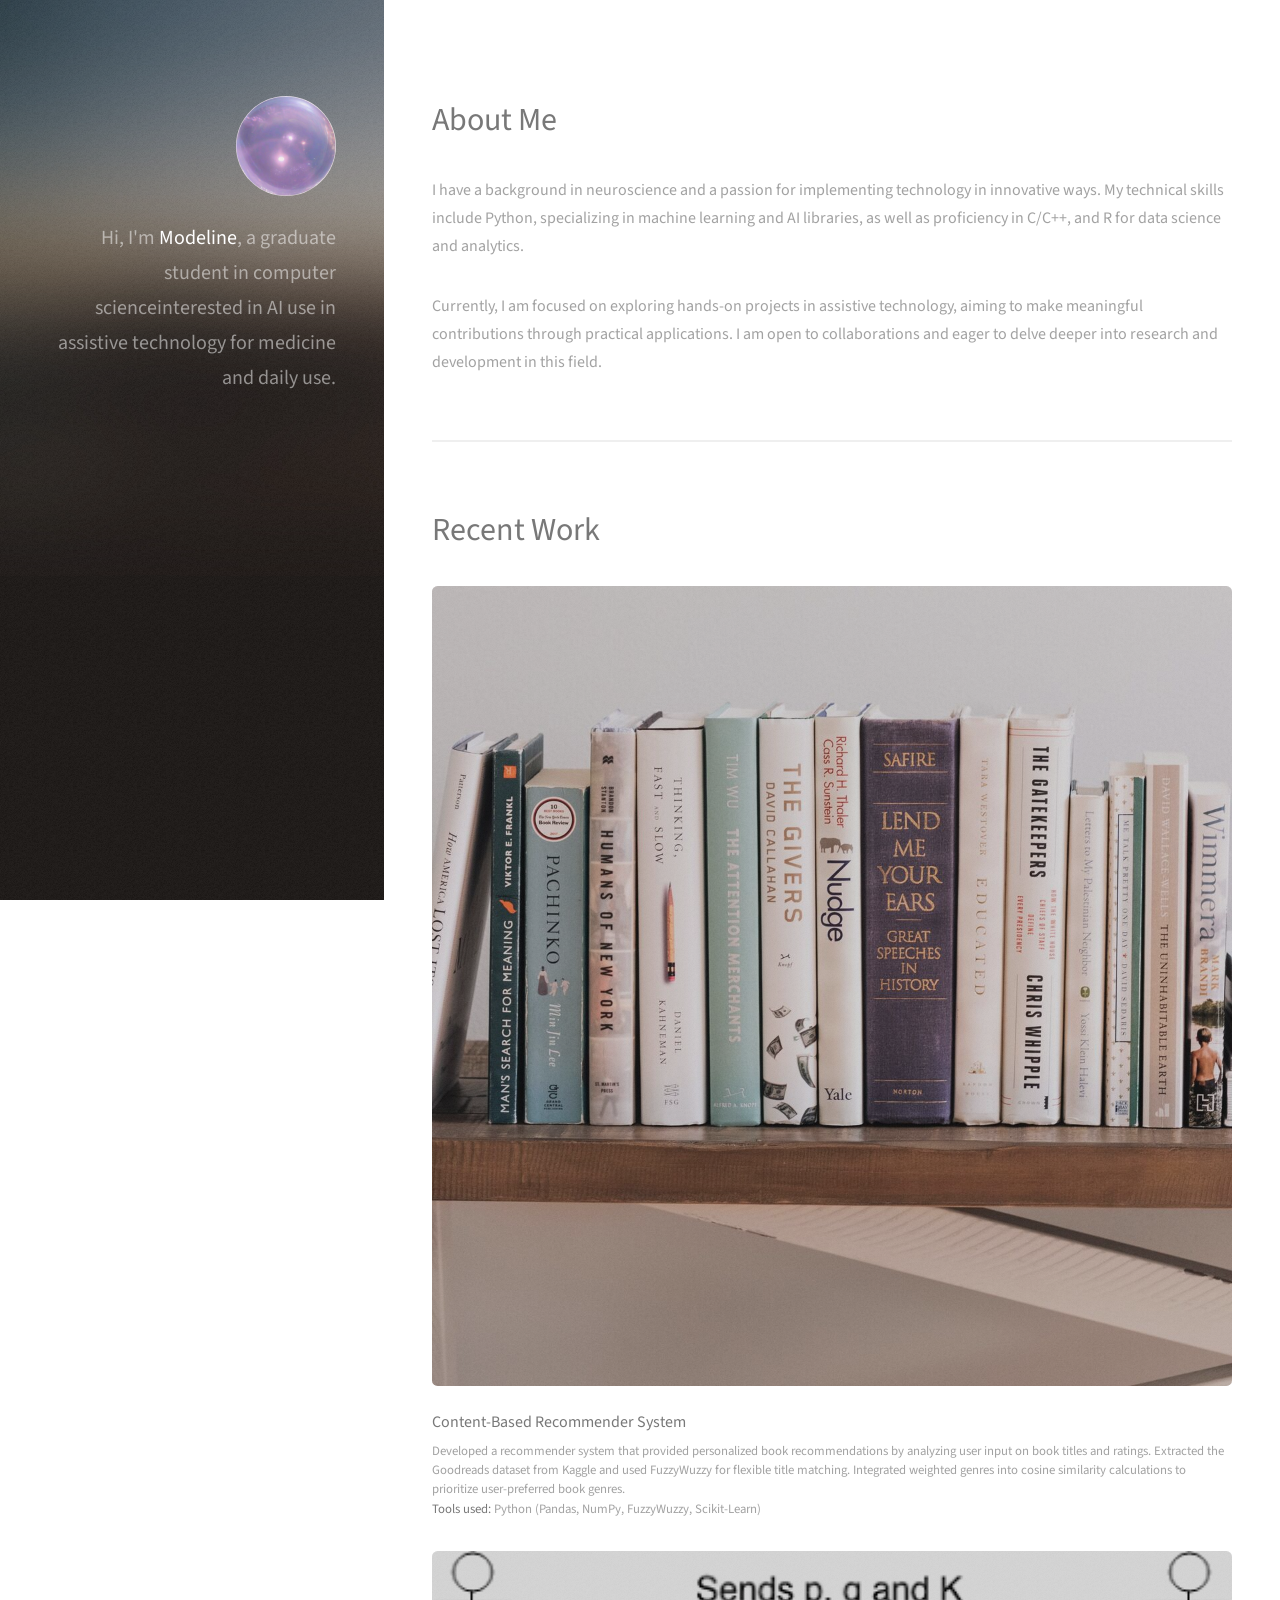
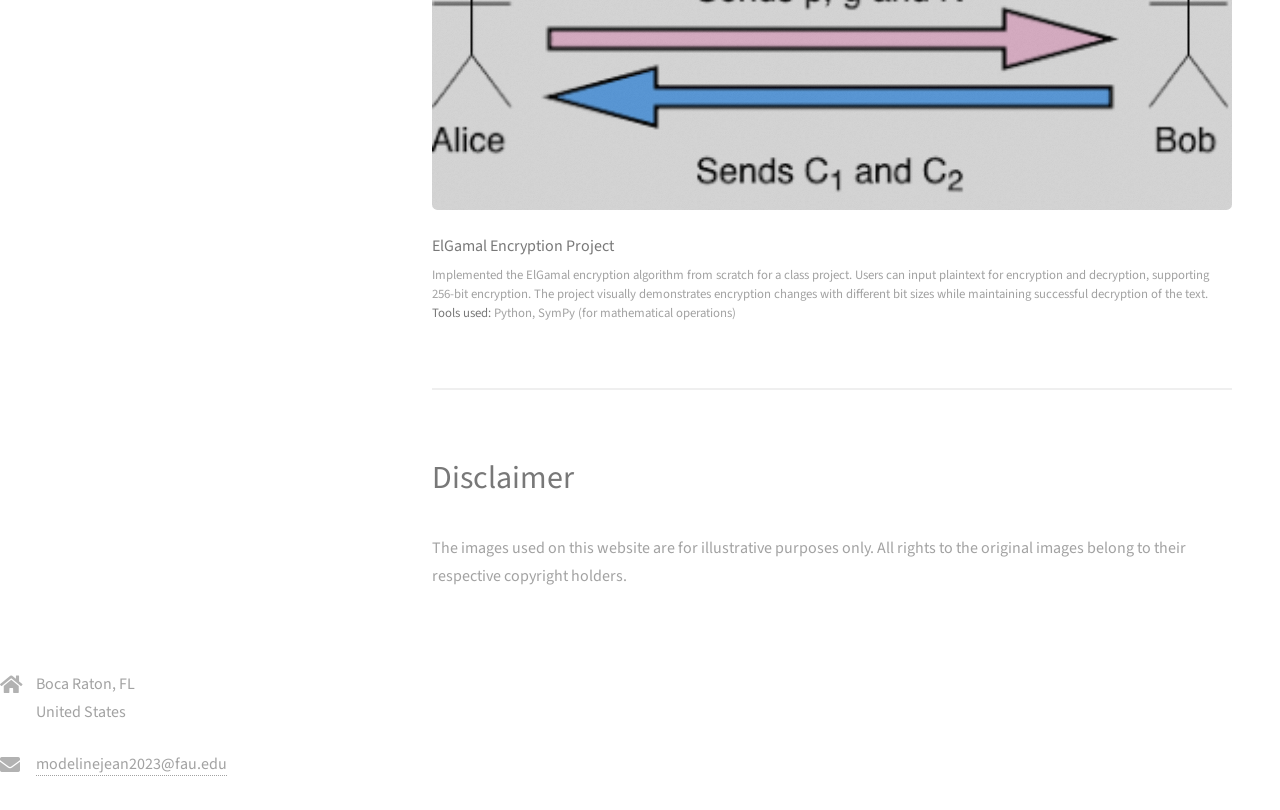
==== commit e4ef7d92: "Add files via upload" ====
--- a/html5up-strata/index.html
+++ b/html5up-strata/index.html
@@ -3,102 +3,112 @@
 MJP
 last updated: july 12, 2024
 -->
-<html>
+<html lang="en">
 	<head>
+		<meta charset="UTF-8">
+		<meta name="viewport" content="width=device-width, initial-scale=1, user-scalable=no">
 		<title>MODELINE JEAN PIERRE</title>
-		<meta charset="utf-8" />
-		<meta name="viewport" content="width=device-width, initial-scale=1, user-scalable=no" />
-		<link rel="stylesheet" href="assets/css/main.css" />
+		<link rel="stylesheet" href="assets/css/main.css">
 	</head>
 	<body class="is-preload">
 
 		<!-- Header -->
-			<header id="header">
-				<div class="inner">
-					<a href="#" class="image avatar"><img src="images/ball.JPG" alt="" /></a>
-					<h1>Hi, I'm <strong>Modeline</strong>, a graduate student in computer science<br />
-					interested in AI use in assistive technology for medicine and daily use</a>.</h1>
-				</div>
-			</header>
+		<header id="header">
+			<div class="inner">
+				<a href="#" class="image avatar"><img src="images/ball.JPG" alt=""></a>
+				<h1>Hi, I'm <strong>Modeline</strong>, a graduate student in computer science<br>interested in AI use in assistive technology for medicine and daily use.</h1>
+			</div>
+		</header>
 
 		<!-- Main -->
-			<div id="main">
+		<div id="main">
 
-				<section id="one">
-    				<div class="content">
-        				<header class="major">
-							<h2>About Me</h2>
-						</header>
-						<p>
-							I have a background in neuroscience and a passion for implementing technology in innovative ways. My technical skills include Python, specializing in machine learning and AI libraries, as well as proficiency in C/C++, and R for data science and analytics.
-						</p>
-        				<p>
-            				Currently, I am focused on exploring hands-on projects in assistive technology, aiming to make meaningful contributions through practical applications. I am open to collaborations and eager to delve deeper into research and development in this field.
-        				</p>
+			<!-- Section One - About Me -->
+			<section id="one">
+				<div class="content">
+					<header class="major">
+						<h2>About Me</h2>
+					</header>
+					<p>
+						I have a background in neuroscience and a passion for implementing technology in innovative ways. My technical skills include Python, specializing in machine learning and AI libraries, as well as proficiency in C/C++, and R for data science and analytics.
+					</p>
+					<p>
+						Currently, I am focused on exploring hands-on projects in assistive technology, aiming to make meaningful contributions through practical applications. I am open to collaborations and eager to delve deeper into research and development in this field.
+					</p>
+				</div>
+			</section>
+
+			<!-- Section Two - Recent Work -->
+			<section id="two">
+				<div class="content">
+					<header class="major">
+						<h2>Recent Work</h2>
+					</header>
+					<div class="col">
+						<article class="work-item">
+							<a href="images/booksrec.jpg" class="image fit thumb"><img src="images/booksrec.jpg" alt="Books Rec"></a>
+							<h3>Content-Based Recommender System</h3>
+							<p>
+								Developed a recommender system that provided personalized book recommendations by analyzing user input on book titles and ratings. Extracted the Goodreads dataset from Kaggle and used FuzzyWuzzy for flexible title matching. Integrated weighted genres into cosine similarity calculations to prioritize user-preferred book genres.
+							</p>
+							<p><strong>Tools used:</strong> Python (Pandas, NumPy, FuzzyWuzzy, Scikit-Learn)</p>
+						</article>
+						<article class="work-item">
+							<a href="images/elgammal.png" class="image fit thumb"><img src="images/elgammal.png" alt="ElGamal Encryption"></a>
+							<h3>ElGamal Encryption Project</h3>
+							<p>
+								Implemented the ElGamal encryption algorithm from scratch for a class project. Users can input plaintext for encryption and decryption, supporting 256-bit encryption. The project visually demonstrates encryption changes with different bit sizes while maintaining successful decryption of the text.
+							</p>
+							<p><strong>Tools used:</strong> Python, SymPy (for mathematical operations)</p>
+						</article>
 					</div>
-				</section>
+				</div>
+			</section>
 
-				<section id="two">
-					<div class="content">
-						<header class="major">
-							<h2>Recent Work</h2>
-						</header>
-						<div class="col">
-							<article class="work-item">
-								<a href="images/booksrec.jpg" class="image fit thumb"><img src="images/booksrec.jpg" alt="Books Rec" /></a>
-								<h3>Content-Based Recommender System</h3>
-								<p>
-									Developed a recommender system that provided personalized book recommendations by analyzing user input on book titles and ratings. Extracted the Goodreads dataset from Kaggle and used FuzzyWuzzy for flexible title matching. Integrated weighted genres into cosine similarity calculations to prioritize user-preferred book genres.
-								</p>
-								<p><strong>Tools used:</strong> Python (Pandas, NumPy, FuzzyWuzzy, Scikit-Learn)</p>
-							</article>
-							<article class="work-item">
-                				<a href="images/elgammal.png" class="image fit thumb"><img src="images/elgammal.png" alt="ElGamal Encryption" /></a>
-                				<h3>ElGamal Encryption Project</h3>
-                				<p>
-                    				Implemented the ElGamal encryption algorithm from scratch for a class project. Users can input plaintext for encryption and decryption, supporting 256-bit encryption. The project visually demonstrates encryption changes with different bit sizes while maintaining successful decryption of the text.
-                				</p>
-                				<p><strong>Tools used:</strong> Python, SymPy (for mathematical operations)</p>
-            				</article>
-						</div>
-					</div>
-				</section>
-				<section id="three">
-					<div class="content">
-						<header class="major">
-							<h2>Disclaimer</h2>
-						</header>
-						<p>
-							The images used on this website are for illustrative purposes only. All rights to the original images belong to their respective copyright holders.
-						</p>
-					</div>
-				</section>
+			<!-- Section Three - Disclaimer -->
+			<section id="three">
+				<div class="content">
+					<header class="major">
+						<h2>Disclaimer</h2>
+					</header>
+					<p>
+						The images used on this website are for illustrative purposes only. All rights to the original images belong to their respective copyright holders.
+					</p>
+				</div>
+			</section>
 
-<!-- Footer -->
-			<footer id="footer">
-				<div class="inner">
-					<ul class="labeled-icons">
-						<li>
-							<h3 class="icon solid fa-home" ><span class="label">Address</span></h3>
-							Boca Raton, FL <br />
-							United States
-						</li>
-						<li>
-							<h3 class="icon solid fa-envelope"><span class="label">Email</span></h3>
-							<a href="#">modelinejean2023@fau.edu</a>
-						</li>
-					</ul>
-				</div>
-			</footer>
+		</div>
+		<!-- End Main -->
+
 		<!-- Footer -->
+		<footer id="footer">
+			<div class="inner">
+				<ul class="labeled-icons">
+					<li>
+						<h3 class="icon solid fa-home"><span class="label">Address</span></h3>
+						Boca Raton, FL <br>
+						United States
+					</li>
+					<li>
+						<h3 class="icon solid fa-envelope"><span class="label">Email</span></h3>
+						<a href="mailto:modelinejean2023@fau.edu">modelinejean2023@fau.edu</a>
+					</li>
+				</ul>
+			</div>
+		</footer>
+<!-- End Footer -->
+
+		<!-- End Footer -->
 
 		<!-- Scripts -->
-			<script src="assets/js/jquery.min.js"></script>
-			<script src="assets/js/jquery.poptrox.min.js"></script>
-			<script src="assets/js/browser.min.js"></script>
-			<script src="assets/js/breakpoints.min.js"></script>
-			<script src="assets/js/util.js"></script>
-			<script src="assets/js/main.js"></script>
-
+		<!-- Uncomment the following script tags if you need them -->
+		<!--
+		<script src="assets/js/jquery.min.js"></script>
+		<script src="assets/js/jquery.poptrox.min.js"></script>
+		<script src="assets/js/browser.min.js"></script>
+		<script src="assets/js/breakpoints.min.js"></script>
+		<script src="assets/js/util.js"></script>
+		<script src="assets/js/main.js"></script>
+		-->
 	</body>
-</html>+</html>
--- a/html5up-strata/assets/css/main.css
+++ b/html5up-strata/assets/css/main.css
@@ -1,12 +1,10 @@
 @import url("fontawesome-all.min.css");
 @import url("https://fonts.googleapis.com/css?family=Source+Sans+Pro:400,400italic");
-
 /*
 	Strata by HTML5 UP
 	html5up.net | @ajlkn
 	Free for personal and commercial use under the CCA 3.0 license (html5up.net/license)
 */
-
 html, body, div, span, applet, object,
 iframe, h1, h2, h3, h4, h5, h6, p, blockquote,
 pre, a, abbr, acronym, address, big, cite,
@@ -18,3204 +16,2613 @@
 canvas, details, embed, figure, figcaption,
 footer, header, hgroup, menu, nav, output, ruby,
 section, summary, time, mark, audio, video {
-	margin: 0;
-	padding: 0;
-	border: 0;
-	font-size: 100%;
-	font: inherit;
-	vertical-align: baseline;}
+  margin: 0;
+  padding: 0;
+  border: 0;
+  font-size: 100%;
+  font: inherit;
+  vertical-align: baseline;
+}
 
 article, aside, details, figcaption, figure,
 footer, header, hgroup, menu, nav, section {
-	display: block;}
+  display: block;
+}
 
 body {
-	line-height: 1;
+  line-height: 1;
 }
 
 ol, ul {
-	list-style: none;
+  list-style: none;
 }
 
 blockquote, q {
-	quotes: none;
-}
-
-	blockquote:before, blockquote:after, q:before, q:after {
-		content: '';
-		content: none;
-	}
+  quotes: none;
+}
+blockquote:before, blockquote:after, q:before, q:after {
+  content: "";
+  content: none;
+}
 
 table {
-	border-collapse: collapse;
-	border-spacing: 0;
+  border-collapse: collapse;
+  border-spacing: 0;
 }
 
 body {
-	-webkit-text-size-adjust: none;
+  -webkit-text-size-adjust: none;
 }
 
 mark {
-	background-color: transparent;
-	color: inherit;
+  background-color: transparent;
+  color: inherit;
 }
 
 input::-moz-focus-inner {
-	border: 0;
-	padding: 0;
+  border: 0;
+  padding: 0;
 }
 
 input, select, textarea {
-	-moz-appearance: none;
-	-webkit-appearance: none;
-	-ms-appearance: none;
-	appearance: none;
+  -moz-appearance: none;
+  -webkit-appearance: none;
+  -ms-appearance: none;
+  appearance: none;
 }
 
 /* Basic */
-
-	html {
-		box-sizing: border-box;
-	}
-
-	*, *:before, *:after {
-		box-sizing: inherit;
-	}
-
-	body {
-		background: #fff;
-	}
-
-		body.is-preload *, body.is-preload *:before, body.is-preload *:after {
-			-moz-animation: none !important;
-			-webkit-animation: none !important;
-			-ms-animation: none !important;
-			animation: none !important;
-			-moz-transition: none !important;
-			-webkit-transition: none !important;
-			-ms-transition: none !important;
-			transition: none !important;
-		}
-
-	body, input, select, textarea {
-		color: #a2a2a2;
-		font-family: "Source Sans Pro", Helvetica, sans-serif;
-		font-size: 16pt;
-		font-weight: 400;
-		line-height: 1.75em;
-	}
-
-	a {
-		-moz-transition: color 0.2s ease-in-out, border-color 0.2s ease-in-out;
-		-webkit-transition: color 0.2s ease-in-out, border-color 0.2s ease-in-out;
-		-ms-transition: color 0.2s ease-in-out, border-color 0.2s ease-in-out;
-		transition: color 0.2s ease-in-out, border-color 0.2s ease-in-out;
-		border-bottom: dotted 1px;
-		color: #49bf9d;
-		text-decoration: none;
-	}
-
-		a:hover {
-			border-bottom-color: transparent;
-			color: #49bf9d !important;
-			text-decoration: none;
-		}
-
-	strong, b {
-		color: #787878;
-		font-weight: 400;
-	}
-
-	em, i {
-		font-style: italic;
-	}
-
-	p {
-		margin: 0 0 2em 0;
-	}
-
-	h1, h2, h3, h4, h5, h6 {
-		color: #787878;
-		font-weight: 400;
-		line-height: 1em;
-		margin: 0 0 1em 0;
-	}
-
-		h1 a, h2 a, h3 a, h4 a, h5 a, h6 a {
-			color: inherit;
-			text-decoration: none;
-		}
-
-	h1 {
-		font-size: 2em;
-		line-height: 1.5em;
-	}
-
-	h2 {
-		font-size: 1.5em;
-		line-height: 1.5em;
-	}
-
-	h3 {
-		font-size: 1.25em;
-		line-height: 1.5em;
-	}
-
-	h4 {
-		font-size: 1.1em;
-		line-height: 1.5em;
-	}
-
-	h5 {
-		font-size: 0.9em;
-		line-height: 1.5em;
-	}
-
-	h6 {
-		font-size: 0.7em;
-		line-height: 1.5em;
-	}
-
-	sub {
-		font-size: 0.8em;
-		position: relative;
-		top: 0.5em;
-	}
-
-	sup {
-		font-size: 0.8em;
-		position: relative;
-		top: -0.5em;
-	}
-
-	hr {
-		border: 0;
-		border-bottom: solid 2px #efefef;
-		margin: 2em 0;
-	}
-
-		hr.major {
-			margin: 3em 0;
-		}
-
-	blockquote {
-		border-left: solid 6px #efefef;
-		font-style: italic;
-		margin: 0 0 2em 0;
-		padding: 0.5em 0 0.5em 1.5em;
-	}
-
-	code {
-		background: #f7f7f7;
-		border-radius: 0.35em;
-		border: solid 2px #efefef;
-		font-family: "Courier New", monospace;
-		font-size: 0.9em;
-		margin: 0 0.25em;
-		padding: 0.25em 0.65em;
-	}
-
-	pre {
-		-webkit-overflow-scrolling: touch;
-		font-family: "Courier New", monospace;
-		font-size: 0.9em;
-		margin: 0 0 2em 0;
-	}
-
-		pre code {
-			display: block;
-			line-height: 1.75em;
-			padding: 1em 1.5em;
-			overflow-x: auto;
-		}
-
-	.align-left {
-		text-align: left;
-	}
-
-	.align-center {
-		text-align: center;
-	}
-
-	.align-right {
-		text-align: right;
-	}
+html {
+  box-sizing: border-box;
+}
+
+*, *:before, *:after {
+  box-sizing: inherit;
+}
+
+body {
+  background: #fff;
+}
+body.is-preload *, body.is-preload *:before, body.is-preload *:after {
+  -moz-animation: none !important;
+  -webkit-animation: none !important;
+  -ms-animation: none !important;
+  animation: none !important;
+  -moz-transition: none !important;
+  -webkit-transition: none !important;
+  -ms-transition: none !important;
+  transition: none !important;
+}
+
+body, input, select, textarea {
+  color: #a2a2a2;
+  font-family: "Source Sans Pro", Helvetica, sans-serif;
+  font-size: 16pt;
+  font-weight: 400;
+  line-height: 1.75em;
+}
+
+a {
+  -moz-transition: color 0.2s ease-in-out, border-color 0.2s ease-in-out;
+  -webkit-transition: color 0.2s ease-in-out, border-color 0.2s ease-in-out;
+  -ms-transition: color 0.2s ease-in-out, border-color 0.2s ease-in-out;
+  transition: color 0.2s ease-in-out, border-color 0.2s ease-in-out;
+  border-bottom: dotted 1px;
+  color: #49bf9d;
+  text-decoration: none;
+}
+a:hover {
+  border-bottom-color: transparent;
+  color: #49bf9d !important;
+  text-decoration: none;
+}
+
+strong, b {
+  color: #787878;
+  font-weight: 400;
+}
+
+em, i {
+  font-style: italic;
+}
+
+p {
+  margin: 0 0 2em 0;
+}
+
+h1, h2, h3, h4, h5, h6 {
+  color: #787878;
+  font-weight: 400;
+  line-height: 1em;
+  margin: 0 0 1em 0;
+}
+h1 a, h2 a, h3 a, h4 a, h5 a, h6 a {
+  color: inherit;
+  text-decoration: none;
+}
+
+h1 {
+  font-size: 2em;
+  line-height: 1.5em;
+}
+
+h2 {
+  font-size: 1.5em;
+  line-height: 1.5em;
+}
+
+h3 {
+  font-size: 1.25em;
+  line-height: 1.5em;
+}
+
+h4 {
+  font-size: 1.1em;
+  line-height: 1.5em;
+}
+
+h5 {
+  font-size: 0.9em;
+  line-height: 1.5em;
+}
+
+h6 {
+  font-size: 0.7em;
+  line-height: 1.5em;
+}
+
+sub {
+  font-size: 0.8em;
+  position: relative;
+  top: 0.5em;
+}
+
+sup {
+  font-size: 0.8em;
+  position: relative;
+  top: -0.5em;
+}
+
+hr {
+  border: 0;
+  border-bottom: solid 2px #efefef;
+  margin: 2em 0;
+}
+hr.major {
+  margin: 3em 0;
+}
+
+blockquote {
+  border-left: solid 6px #efefef;
+  font-style: italic;
+  margin: 0 0 2em 0;
+  padding: 0.5em 0 0.5em 1.5em;
+}
+
+code {
+  background: #f7f7f7;
+  border-radius: 0.35em;
+  border: solid 2px #efefef;
+  font-family: "Courier New", monospace;
+  font-size: 0.9em;
+  margin: 0 0.25em;
+  padding: 0.25em 0.65em;
+}
+
+pre {
+  -webkit-overflow-scrolling: touch;
+  font-family: "Courier New", monospace;
+  font-size: 0.9em;
+  margin: 0 0 2em 0;
+}
+pre code {
+  display: block;
+  line-height: 1.75em;
+  padding: 1em 1.5em;
+  overflow-x: auto;
+}
+
+.align-left {
+  text-align: left;
+}
+
+.align-center {
+  text-align: center;
+}
+
+.align-right {
+  text-align: right;
+}
 
 /* Container */
-
-	.container {
-		margin: 0 auto;
-		max-width: calc(100% - 4em);
-		width: 100%;
-	}
-
-		.container.xsmall {
-			width: 25%;
-		}
-
-		.container.small {
-			width: 50%;
-		}
-
-		.container.medium {
-			width: 75%;
-		}
-
-		.container.large {
-			width: 125%;
-		}
-
-		.container.xlarge {
-			width: 150%;
-		}
-
-		.container.max {
-			width: 100%;
-		}
-
-		@media screen and (max-width: 980px) {
-
-			.container {
-				width: 100% !important;
-				max-width: 100% !important;
-			}
-
-		}
-
-		@media screen and (max-width: 480px) {
-
-			.container {
-				max-width: calc(100% - 3em);
-			}
-
-		}
+.container {
+  margin: 0 auto;
+  max-width: calc(100% - 4em);
+  width: 100%;
+}
+.container.xsmall {
+  width: 25%;
+}
+.container.small {
+  width: 50%;
+}
+.container.medium {
+  width: 75%;
+}
+.container.large {
+  width: 125%;
+}
+.container.xlarge {
+  width: 150%;
+}
+.container.max {
+  width: 100%;
+}
+@media screen and (max-width: 980px) {
+  .container {
+    width: 100% !important;
+    max-width: 100% !important;
+  }
+}
+@media screen and (max-width: 480px) {
+  .container {
+    max-width: calc(100% - 3em);
+  }
+}
 
 /* Row */
-
-	.row {
-		display: flex;
-		flex-wrap: wrap;
-		box-sizing: border-box;
-		align-items: stretch;
-	}
-
-		.row > * {
-			box-sizing: border-box;
-		}
-
-		.row.gtr-uniform > * > :last-child {
-			margin-bottom: 0;
-		}
-
-		.row.aln-left {
-			justify-content: flex-start;
-		}
-
-		.row.aln-center {
-			justify-content: center;
-		}
-
-		.row.aln-right {
-			justify-content: flex-end;
-		}
-
-		.row.aln-top {
-			align-items: flex-start;
-		}
-
-		.row.aln-middle {
-			align-items: center;
-		}
-
-		.row.aln-bottom {
-			align-items: flex-end;
-		}
-
-		.row > .imp {
-			order: -1;
-		}
-
-		.row > .col-1 {
-			width: 8.33333%;
-		}
-
-		.row > .off-1 {
-			margin-left: 8.33333%;
-		}
-
-		.row > .col-2 {
-			width: 16.66667%;
-		}
-
-		.row > .off-2 {
-			margin-left: 16.66667%;
-		}
-
-		.row > .col-3 {
-			width: 25%;
-		}
-
-		.row > .off-3 {
-			margin-left: 25%;
-		}
-
-		.row > .col-4 {
-			width: 33.33333%;
-		}
-
-		.row > .off-4 {
-			margin-left: 33.33333%;
-		}
-
-		.row > .col-5 {
-			width: 41.66667%;
-		}
-
-		.row > .off-5 {
-			margin-left: 41.66667%;
-		}
-
-		.row > .col-6 {
-			width: 50%;
-		}
-
-		.row > .off-6 {
-			margin-left: 50%;
-		}
-
-		.row > .col-7 {
-			width: 58.33333%;
-		}
-
-		.row > .off-7 {
-			margin-left: 58.33333%;
-		}
-
-		.row > .col-8 {
-			width: 66.66667%;
-		}
-
-		.row > .off-8 {
-			margin-left: 66.66667%;
-		}
-
-		.row > .col-9 {
-			width: 75%;
-		}
-
-		.row > .off-9 {
-			margin-left: 75%;
-		}
-
-		.row > .col-10 {
-			width: 83.33333%;
-		}
-
-		.row > .off-10 {
-			margin-left: 83.33333%;
-		}
-
-		.row > .col-11 {
-			width: 91.66667%;
-		}
-
-		.row > .off-11 {
-			margin-left: 91.66667%;
-		}
-
-		.row > .col-12 {
-			width: 100%;
-		}
-
-		.row > .off-12 {
-			margin-left: 100%;
-		}
-
-		.row.gtr-0 {
-			margin-top: 0;
-			margin-left: 0em;
-		}
-
-			.row.gtr-0 > * {
-				padding: 0 0 0 0em;
-			}
-
-			.row.gtr-0.gtr-uniform {
-				margin-top: 0em;
-			}
-
-				.row.gtr-0.gtr-uniform > * {
-					padding-top: 0em;
-				}
-
-		.row.gtr-25 {
-			margin-top: 0;
-			margin-left: -0.625em;
-		}
-
-			.row.gtr-25 > * {
-				padding: 0 0 0 0.625em;
-			}
-
-			.row.gtr-25.gtr-uniform {
-				margin-top: -0.625em;
-			}
-
-				.row.gtr-25.gtr-uniform > * {
-					padding-top: 0.625em;
-				}
-
-		.row.gtr-50 {
-			margin-top: 0;
-			margin-left: -1.25em;
-		}
-
-			.row.gtr-50 > * {
-				padding: 0 0 0 1.25em;
-			}
-
-			.row.gtr-50.gtr-uniform {
-				margin-top: -1.25em;
-			}
-
-				.row.gtr-50.gtr-uniform > * {
-					padding-top: 1.25em;
-				}
-
-		.row {
-			margin-top: 0;
-			margin-left: -2.5em;
-		}
-
-			.row > * {
-				padding: 0 0 0 2.5em;
-			}
-
-			.row.gtr-uniform {
-				margin-top: -2.5em;
-			}
-
-				.row.gtr-uniform > * {
-					padding-top: 2.5em;
-				}
-
-		.row.gtr-150 {
-			margin-top: 0;
-			margin-left: -3.75em;
-		}
-
-			.row.gtr-150 > * {
-				padding: 0 0 0 3.75em;
-			}
-
-			.row.gtr-150.gtr-uniform {
-				margin-top: -3.75em;
-			}
-
-				.row.gtr-150.gtr-uniform > * {
-					padding-top: 3.75em;
-				}
-
-		.row.gtr-200 {
-			margin-top: 0;
-			margin-left: -5em;
-		}
-
-			.row.gtr-200 > * {
-				padding: 0 0 0 5em;
-			}
-
-			.row.gtr-200.gtr-uniform {
-				margin-top: -5em;
-			}
-
-				.row.gtr-200.gtr-uniform > * {
-					padding-top: 5em;
-				}
-
-		@media screen and (max-width: 1800px) {
-
-			.row {
-				display: flex;
-				flex-wrap: wrap;
-				box-sizing: border-box;
-				align-items: stretch;
-			}
-
-				.row > * {
-					box-sizing: border-box;
-				}
-
-				.row.gtr-uniform > * > :last-child {
-					margin-bottom: 0;
-				}
-
-				.row.aln-left {
-					justify-content: flex-start;
-				}
-
-				.row.aln-center {
-					justify-content: center;
-				}
-
-				.row.aln-right {
-					justify-content: flex-end;
-				}
-
-				.row.aln-top {
-					align-items: flex-start;
-				}
-
-				.row.aln-middle {
-					align-items: center;
-				}
-
-				.row.aln-bottom {
-					align-items: flex-end;
-				}
-
-				.row > .imp-xlarge {
-					order: -1;
-				}
-
-				.row > .col-1-xlarge {
-					width: 8.33333%;
-				}
-
-				.row > .off-1-xlarge {
-					margin-left: 8.33333%;
-				}
-
-				.row > .col-2-xlarge {
-					width: 16.66667%;
-				}
-
-				.row > .off-2-xlarge {
-					margin-left: 16.66667%;
-				}
-
-				.row > .col-3-xlarge {
-					width: 25%;
-				}
-
-				.row > .off-3-xlarge {
-					margin-left: 25%;
-				}
-
-				.row > .col-4-xlarge {
-					width: 33.33333%;
-				}
-
-				.row > .off-4-xlarge {
-					margin-left: 33.33333%;
-				}
-
-				.row > .col-5-xlarge {
-					width: 41.66667%;
-				}
-
-				.row > .off-5-xlarge {
-					margin-left: 41.66667%;
-				}
-
-				.row > .col-6-xlarge {
-					width: 50%;
-				}
-
-				.row > .off-6-xlarge {
-					margin-left: 50%;
-				}
-
-				.row > .col-7-xlarge {
-					width: 58.33333%;
-				}
-
-				.row > .off-7-xlarge {
-					margin-left: 58.33333%;
-				}
-
-				.row > .col-8-xlarge {
-					width: 66.66667%;
-				}
-
-				.row > .off-8-xlarge {
-					margin-left: 66.66667%;
-				}
-
-				.row > .col-9-xlarge {
-					width: 75%;
-				}
-
-				.row > .off-9-xlarge {
-					margin-left: 75%;
-				}
-
-				.row > .col-10-xlarge {
-					width: 83.33333%;
-				}
-
-				.row > .off-10-xlarge {
-					margin-left: 83.33333%;
-				}
-
-				.row > .col-11-xlarge {
-					width: 91.66667%;
-				}
-
-				.row > .off-11-xlarge {
-					margin-left: 91.66667%;
-				}
-
-				.row > .col-12-xlarge {
-					width: 100%;
-				}
-
-				.row > .off-12-xlarge {
-					margin-left: 100%;
-				}
-
-				.row.gtr-0 {
-					margin-top: 0;
-					margin-left: 0em;
-				}
-
-					.row.gtr-0 > * {
-						padding: 0 0 0 0em;
-					}
-
-					.row.gtr-0.gtr-uniform {
-						margin-top: 0em;
-					}
-
-						.row.gtr-0.gtr-uniform > * {
-							padding-top: 0em;
-						}
-
-				.row.gtr-25 {
-					margin-top: 0;
-					margin-left: -0.625em;
-				}
-
-					.row.gtr-25 > * {
-						padding: 0 0 0 0.625em;
-					}
-
-					.row.gtr-25.gtr-uniform {
-						margin-top: -0.625em;
-					}
-
-						.row.gtr-25.gtr-uniform > * {
-							padding-top: 0.625em;
-						}
-
-				.row.gtr-50 {
-					margin-top: 0;
-					margin-left: -1.25em;
-				}
-
-					.row.gtr-50 > * {
-						padding: 0 0 0 1.25em;
-					}
-
-					.row.gtr-50.gtr-uniform {
-						margin-top: -1.25em;
-					}
-
-						.row.gtr-50.gtr-uniform > * {
-							padding-top: 1.25em;
-						}
-
-				.row {
-					margin-top: 0;
-					margin-left: -2.5em;
-				}
-
-					.row > * {
-						padding: 0 0 0 2.5em;
-					}
-
-					.row.gtr-uniform {
-						margin-top: -2.5em;
-					}
-
-						.row.gtr-uniform > * {
-							padding-top: 2.5em;
-						}
-
-				.row.gtr-150 {
-					margin-top: 0;
-					margin-left: -3.75em;
-				}
-
-					.row.gtr-150 > * {
-						padding: 0 0 0 3.75em;
-					}
-
-					.row.gtr-150.gtr-uniform {
-						margin-top: -3.75em;
-					}
-
-						.row.gtr-150.gtr-uniform > * {
-							padding-top: 3.75em;
-						}
-
-				.row.gtr-200 {
-					margin-top: 0;
-					margin-left: -5em;
-				}
-
-					.row.gtr-200 > * {
-						padding: 0 0 0 5em;
-					}
-
-					.row.gtr-200.gtr-uniform {
-						margin-top: -5em;
-					}
-
-						.row.gtr-200.gtr-uniform > * {
-							padding-top: 5em;
-						}
-
-		}
-
-		@media screen and (max-width: 1280px) {
-
-			.row {
-				display: flex;
-				flex-wrap: wrap;
-				box-sizing: border-box;
-				align-items: stretch;
-			}
-
-				.row > * {
-					box-sizing: border-box;
-				}
-
-				.row.gtr-uniform > * > :last-child {
-					margin-bottom: 0;
-				}
-
-				.row.aln-left {
-					justify-content: flex-start;
-				}
-
-				.row.aln-center {
-					justify-content: center;
-				}
-
-				.row.aln-right {
-					justify-content: flex-end;
-				}
-
-				.row.aln-top {
-					align-items: flex-start;
-				}
-
-				.row.aln-middle {
-					align-items: center;
-				}
-
-				.row.aln-bottom {
-					align-items: flex-end;
-				}
-
-				.row > .imp-large {
-					order: -1;
-				}
-
-				.row > .col-1-large {
-					width: 8.33333%;
-				}
-
-				.row > .off-1-large {
-					margin-left: 8.33333%;
-				}
-
-				.row > .col-2-large {
-					width: 16.66667%;
-				}
-
-				.row > .off-2-large {
-					margin-left: 16.66667%;
-				}
-
-				.row > .col-3-large {
-					width: 25%;
-				}
-
-				.row > .off-3-large {
-					margin-left: 25%;
-				}
-
-				.row > .col-4-large {
-					width: 33.33333%;
-				}
-
-				.row > .off-4-large {
-					margin-left: 33.33333%;
-				}
-
-				.row > .col-5-large {
-					width: 41.66667%;
-				}
-
-				.row > .off-5-large {
-					margin-left: 41.66667%;
-				}
-
-				.row > .col-6-large {
-					width: 50%;
-				}
-
-				.row > .off-6-large {
-					margin-left: 50%;
-				}
-
-				.row > .col-7-large {
-					width: 58.33333%;
-				}
-
-				.row > .off-7-large {
-					margin-left: 58.33333%;
-				}
-
-				.row > .col-8-large {
-					width: 66.66667%;
-				}
-
-				.row > .off-8-large {
-					margin-left: 66.66667%;
-				}
-
-				.row > .col-9-large {
-					width: 75%;
-				}
-
-				.row > .off-9-large {
-					margin-left: 75%;
-				}
-
-				.row > .col-10-large {
-					width: 83.33333%;
-				}
-
-				.row > .off-10-large {
-					margin-left: 83.33333%;
-				}
-
-				.row > .col-11-large {
-					width: 91.66667%;
-				}
-
-				.row > .off-11-large {
-					margin-left: 91.66667%;
-				}
-
-				.row > .col-12-large {
-					width: 100%;
-				}
-
-				.row > .off-12-large {
-					margin-left: 100%;
-				}
-
-				.row.gtr-0 {
-					margin-top: 0;
-					margin-left: 0em;
-				}
-
-					.row.gtr-0 > * {
-						padding: 0 0 0 0em;
-					}
-
-					.row.gtr-0.gtr-uniform {
-						margin-top: 0em;
-					}
-
-						.row.gtr-0.gtr-uniform > * {
-							padding-top: 0em;
-						}
-
-				.row.gtr-25 {
-					margin-top: 0;
-					margin-left: -0.5em;
-				}
-
-					.row.gtr-25 > * {
-						padding: 0 0 0 0.5em;
-					}
-
-					.row.gtr-25.gtr-uniform {
-						margin-top: -0.5em;
-					}
-
-						.row.gtr-25.gtr-uniform > * {
-							padding-top: 0.5em;
-						}
-
-				.row.gtr-50 {
-					margin-top: 0;
-					margin-left: -1em;
-				}
-
-					.row.gtr-50 > * {
-						padding: 0 0 0 1em;
-					}
-
-					.row.gtr-50.gtr-uniform {
-						margin-top: -1em;
-					}
-
-						.row.gtr-50.gtr-uniform > * {
-							padding-top: 1em;
-						}
-
-				.row {
-					margin-top: 0;
-					margin-left: -2em;
-				}
-
-					.row > * {
-						padding: 0 0 0 2em;
-					}
-
-					.row.gtr-uniform {
-						margin-top: -2em;
-					}
-
-						.row.gtr-uniform > * {
-							padding-top: 2em;
-						}
-
-				.row.gtr-150 {
-					margin-top: 0;
-					margin-left: -3em;
-				}
-
-					.row.gtr-150 > * {
-						padding: 0 0 0 3em;
-					}
-
-					.row.gtr-150.gtr-uniform {
-						margin-top: -3em;
-					}
-
-						.row.gtr-150.gtr-uniform > * {
-							padding-top: 3em;
-						}
-
-				.row.gtr-200 {
-					margin-top: 0;
-					margin-left: -4em;
-				}
-
-					.row.gtr-200 > * {
-						padding: 0 0 0 4em;
-					}
-
-					.row.gtr-200.gtr-uniform {
-						margin-top: -4em;
-					}
-
-						.row.gtr-200.gtr-uniform > * {
-							padding-top: 4em;
-						}
-
-		}
-
-		@media screen and (max-width: 980px) {
-
-			.row {
-				display: flex;
-				flex-wrap: wrap;
-				box-sizing: border-box;
-				align-items: stretch;
-			}
-
-				.row > * {
-					box-sizing: border-box;
-				}
-
-				.row.gtr-uniform > * > :last-child {
-					margin-bottom: 0;
-				}
-
-				.row.aln-left {
-					justify-content: flex-start;
-				}
-
-				.row.aln-center {
-					justify-content: center;
-				}
-
-				.row.aln-right {
-					justify-content: flex-end;
-				}
-
-				.row.aln-top {
-					align-items: flex-start;
-				}
-
-				.row.aln-middle {
-					align-items: center;
-				}
-
-				.row.aln-bottom {
-					align-items: flex-end;
-				}
-
-				.row > .imp-medium {
-					order: -1;
-				}
-
-				.row > .col-1-medium {
-					width: 8.33333%;
-				}
-
-				.row > .off-1-medium {
-					margin-left: 8.33333%;
-				}
-
-				.row > .col-2-medium {
-					width: 16.66667%;
-				}
-
-				.row > .off-2-medium {
-					margin-left: 16.66667%;
-				}
-
-				.row > .col-3-medium {
-					width: 25%;
-				}
-
-				.row > .off-3-medium {
-					margin-left: 25%;
-				}
-
-				.row > .col-4-medium {
-					width: 33.33333%;
-				}
-
-				.row > .off-4-medium {
-					margin-left: 33.33333%;
-				}
-
-				.row > .col-5-medium {
-					width: 41.66667%;
-				}
-
-				.row > .off-5-medium {
-					margin-left: 41.66667%;
-				}
-
-				.row > .col-6-medium {
-					width: 50%;
-				}
-
-				.row > .off-6-medium {
-					margin-left: 50%;
-				}
-
-				.row > .col-7-medium {
-					width: 58.33333%;
-				}
-
-				.row > .off-7-medium {
-					margin-left: 58.33333%;
-				}
-
-				.row > .col-8-medium {
-					width: 66.66667%;
-				}
-
-				.row > .off-8-medium {
-					margin-left: 66.66667%;
-				}
-
-				.row > .col-9-medium {
-					width: 75%;
-				}
-
-				.row > .off-9-medium {
-					margin-left: 75%;
-				}
-
-				.row > .col-10-medium {
-					width: 83.33333%;
-				}
-
-				.row > .off-10-medium {
-					margin-left: 83.33333%;
-				}
-
-				.row > .col-11-medium {
-					width: 91.66667%;
-				}
-
-				.row > .off-11-medium {
-					margin-left: 91.66667%;
-				}
-
-				.row > .col-12-medium {
-					width: 100%;
-				}
-
-				.row > .off-12-medium {
-					margin-left: 100%;
-				}
-
-				.row.gtr-0 {
-					margin-top: 0;
-					margin-left: 0em;
-				}
-
-					.row.gtr-0 > * {
-						padding: 0 0 0 0em;
-					}
-
-					.row.gtr-0.gtr-uniform {
-						margin-top: 0em;
-					}
-
-						.row.gtr-0.gtr-uniform > * {
-							padding-top: 0em;
-						}
-
-				.row.gtr-25 {
-					margin-top: 0;
-					margin-left: -0.5em;
-				}
-
-					.row.gtr-25 > * {
-						padding: 0 0 0 0.5em;
-					}
-
-					.row.gtr-25.gtr-uniform {
-						margin-top: -0.5em;
-					}
-
-						.row.gtr-25.gtr-uniform > * {
-							padding-top: 0.5em;
-						}
-
-				.row.gtr-50 {
-					margin-top: 0;
-					margin-left: -1em;
-				}
-
-					.row.gtr-50 > * {
-						padding: 0 0 0 1em;
-					}
-
-					.row.gtr-50.gtr-uniform {
-						margin-top: -1em;
-					}
-
-						.row.gtr-50.gtr-uniform > * {
-							padding-top: 1em;
-						}
-
-				.row {
-					margin-top: 0;
-					margin-left: -2em;
-				}
-
-					.row > * {
-						padding: 0 0 0 2em;
-					}
-
-					.row.gtr-uniform {
-						margin-top: -2em;
-					}
-
-						.row.gtr-uniform > * {
-							padding-top: 2em;
-						}
-
-				.row.gtr-150 {
-					margin-top: 0;
-					margin-left: -3em;
-				}
-
-					.row.gtr-150 > * {
-						padding: 0 0 0 3em;
-					}
-
-					.row.gtr-150.gtr-uniform {
-						margin-top: -3em;
-					}
-
-						.row.gtr-150.gtr-uniform > * {
-							padding-top: 3em;
-						}
-
-				.row.gtr-200 {
-					margin-top: 0;
-					margin-left: -4em;
-				}
-
-					.row.gtr-200 > * {
-						padding: 0 0 0 4em;
-					}
-
-					.row.gtr-200.gtr-uniform {
-						margin-top: -4em;
-					}
-
-						.row.gtr-200.gtr-uniform > * {
-							padding-top: 4em;
-						}
-
-		}
-
-		@media screen and (max-width: 736px) {
-
-			.row {
-				display: flex;
-				flex-wrap: wrap;
-				box-sizing: border-box;
-				align-items: stretch;
-			}
-
-				.row > * {
-					box-sizing: border-box;
-				}
-
-				.row.gtr-uniform > * > :last-child {
-					margin-bottom: 0;
-				}
-
-				.row.aln-left {
-					justify-content: flex-start;
-				}
-
-				.row.aln-center {
-					justify-content: center;
-				}
-
-				.row.aln-right {
-					justify-content: flex-end;
-				}
-
-				.row.aln-top {
-					align-items: flex-start;
-				}
-
-				.row.aln-middle {
-					align-items: center;
-				}
-
-				.row.aln-bottom {
-					align-items: flex-end;
-				}
-
-				.row > .imp-small {
-					order: -1;
-				}
-
-				.row > .col-1-small {
-					width: 8.33333%;
-				}
-
-				.row > .off-1-small {
-					margin-left: 8.33333%;
-				}
-
-				.row > .col-2-small {
-					width: 16.66667%;
-				}
-
-				.row > .off-2-small {
-					margin-left: 16.66667%;
-				}
-
-				.row > .col-3-small {
-					width: 25%;
-				}
-
-				.row > .off-3-small {
-					margin-left: 25%;
-				}
-
-				.row > .col-4-small {
-					width: 33.33333%;
-				}
-
-				.row > .off-4-small {
-					margin-left: 33.33333%;
-				}
-
-				.row > .col-5-small {
-					width: 41.66667%;
-				}
-
-				.row > .off-5-small {
-					margin-left: 41.66667%;
-				}
-
-				.row > .col-6-small {
-					width: 50%;
-				}
-
-				.row > .off-6-small {
-					margin-left: 50%;
-				}
-
-				.row > .col-7-small {
-					width: 58.33333%;
-				}
-
-				.row > .off-7-small {
-					margin-left: 58.33333%;
-				}
-
-				.row > .col-8-small {
-					width: 66.66667%;
-				}
-
-				.row > .off-8-small {
-					margin-left: 66.66667%;
-				}
-
-				.row > .col-9-small {
-					width: 75%;
-				}
-
-				.row > .off-9-small {
-					margin-left: 75%;
-				}
-
-				.row > .col-10-small {
-					width: 83.33333%;
-				}
-
-				.row > .off-10-small {
-					margin-left: 83.33333%;
-				}
-
-				.row > .col-11-small {
-					width: 91.66667%;
-				}
-
-				.row > .off-11-small {
-					margin-left: 91.66667%;
-				}
-
-				.row > .col-12-small {
-					width: 100%;
-				}
-
-				.row > .off-12-small {
-					margin-left: 100%;
-				}
-
-				.row.gtr-0 {
-					margin-top: 0;
-					margin-left: 0em;
-				}
-
-					.row.gtr-0 > * {
-						padding: 0 0 0 0em;
-					}
-
-					.row.gtr-0.gtr-uniform {
-						margin-top: 0em;
-					}
-
-						.row.gtr-0.gtr-uniform > * {
-							padding-top: 0em;
-						}
-
-				.row.gtr-25 {
-					margin-top: 0;
-					margin-left: -0.375em;
-				}
-
-					.row.gtr-25 > * {
-						padding: 0 0 0 0.375em;
-					}
-
-					.row.gtr-25.gtr-uniform {
-						margin-top: -0.375em;
-					}
-
-						.row.gtr-25.gtr-uniform > * {
-							padding-top: 0.375em;
-						}
-
-				.row.gtr-50 {
-					margin-top: 0;
-					margin-left: -0.75em;
-				}
-
-					.row.gtr-50 > * {
-						padding: 0 0 0 0.75em;
-					}
-
-					.row.gtr-50.gtr-uniform {
-						margin-top: -0.75em;
-					}
-
-						.row.gtr-50.gtr-uniform > * {
-							padding-top: 0.75em;
-						}
-
-				.row {
-					margin-top: 0;
-					margin-left: -1.5em;
-				}
-
-					.row > * {
-						padding: 0 0 0 1.5em;
-					}
-
-					.row.gtr-uniform {
-						margin-top: -1.5em;
-					}
-
-						.row.gtr-uniform > * {
-							padding-top: 1.5em;
-						}
-
-				.row.gtr-150 {
-					margin-top: 0;
-					margin-left: -2.25em;
-				}
-
-					.row.gtr-150 > * {
-						padding: 0 0 0 2.25em;
-					}
-
-					.row.gtr-150.gtr-uniform {
-						margin-top: -2.25em;
-					}
-
-						.row.gtr-150.gtr-uniform > * {
-							padding-top: 2.25em;
-						}
-
-				.row.gtr-200 {
-					margin-top: 0;
-					margin-left: -3em;
-				}
-
-					.row.gtr-200 > * {
-						padding: 0 0 0 3em;
-					}
-
-					.row.gtr-200.gtr-uniform {
-						margin-top: -3em;
-					}
-
-						.row.gtr-200.gtr-uniform > * {
-							padding-top: 3em;
-						}
-
-		}
-
-		@media screen and (max-width: 480px) {
-
-			.row {
-				display: flex;
-				flex-wrap: wrap;
-				box-sizing: border-box;
-				align-items: stretch;
-			}
-
-				.row > * {
-					box-sizing: border-box;
-				}
-
-				.row.gtr-uniform > * > :last-child {
-					margin-bottom: 0;
-				}
-
-				.row.aln-left {
-					justify-content: flex-start;
-				}
-
-				.row.aln-center {
-					justify-content: center;
-				}
-
-				.row.aln-right {
-					justify-content: flex-end;
-				}
-
-				.row.aln-top {
-					align-items: flex-start;
-				}
-
-				.row.aln-middle {
-					align-items: center;
-				}
-
-				.row.aln-bottom {
-					align-items: flex-end;
-				}
-
-				.row > .imp-xsmall {
-					order: -1;
-				}
-
-				.row > .col-1-xsmall {
-					width: 8.33333%;
-				}
-
-				.row > .off-1-xsmall {
-					margin-left: 8.33333%;
-				}
-
-				.row > .col-2-xsmall {
-					width: 16.66667%;
-				}
-
-				.row > .off-2-xsmall {
-					margin-left: 16.66667%;
-				}
-
-				.row > .col-3-xsmall {
-					width: 25%;
-				}
-
-				.row > .off-3-xsmall {
-					margin-left: 25%;
-				}
-
-				.row > .col-4-xsmall {
-					width: 33.33333%;
-				}
-
-				.row > .off-4-xsmall {
-					margin-left: 33.33333%;
-				}
-
-				.row > .col-5-xsmall {
-					width: 41.66667%;
-				}
-
-				.row > .off-5-xsmall {
-					margin-left: 41.66667%;
-				}
-
-				.row > .col-6-xsmall {
-					width: 50%;
-				}
-
-				.row > .off-6-xsmall {
-					margin-left: 50%;
-				}
-
-				.row > .col-7-xsmall {
-					width: 58.33333%;
-				}
-
-				.row > .off-7-xsmall {
-					margin-left: 58.33333%;
-				}
-
-				.row > .col-8-xsmall {
-					width: 66.66667%;
-				}
-
-				.row > .off-8-xsmall {
-					margin-left: 66.66667%;
-				}
-
-				.row > .col-9-xsmall {
-					width: 75%;
-				}
-
-				.row > .off-9-xsmall {
-					margin-left: 75%;
-				}
-
-				.row > .col-10-xsmall {
-					width: 83.33333%;
-				}
-
-				.row > .off-10-xsmall {
-					margin-left: 83.33333%;
-				}
-
-				.row > .col-11-xsmall {
-					width: 91.66667%;
-				}
-
-				.row > .off-11-xsmall {
-					margin-left: 91.66667%;
-				}
-
-				.row > .col-12-xsmall {
-					width: 100%;
-				}
-
-				.row > .off-12-xsmall {
-					margin-left: 100%;
-				}
-
-				.row.gtr-0 {
-					margin-top: 0;
-					margin-left: 0em;
-				}
-
-					.row.gtr-0 > * {
-						padding: 0 0 0 0em;
-					}
-
-					.row.gtr-0.gtr-uniform {
-						margin-top: 0em;
-					}
-
-						.row.gtr-0.gtr-uniform > * {
-							padding-top: 0em;
-						}
-
-				.row.gtr-25 {
-					margin-top: 0;
-					margin-left: -0.375em;
-				}
-
-					.row.gtr-25 > * {
-						padding: 0 0 0 0.375em;
-					}
-
-					.row.gtr-25.gtr-uniform {
-						margin-top: -0.375em;
-					}
-
-						.row.gtr-25.gtr-uniform > * {
-							padding-top: 0.375em;
-						}
-
-				.row.gtr-50 {
-					margin-top: 0;
-					margin-left: -0.75em;
-				}
-
-					.row.gtr-50 > * {
-						padding: 0 0 0 0.75em;
-					}
-
-					.row.gtr-50.gtr-uniform {
-						margin-top: -0.75em;
-					}
-
-						.row.gtr-50.gtr-uniform > * {
-							padding-top: 0.75em;
-						}
-
-				.row {
-					margin-top: 0;
-					margin-left: -1.5em;
-				}
-
-					.row > * {
-						padding: 0 0 0 1.5em;
-					}
-
-					.row.gtr-uniform {
-						margin-top: -1.5em;
-					}
-
-						.row.gtr-uniform > * {
-							padding-top: 1.5em;
-						}
-
-				.row.gtr-150 {
-					margin-top: 0;
-					margin-left: -2.25em;
-				}
-
-					.row.gtr-150 > * {
-						padding: 0 0 0 2.25em;
-					}
-
-					.row.gtr-150.gtr-uniform {
-						margin-top: -2.25em;
-					}
-
-						.row.gtr-150.gtr-uniform > * {
-							padding-top: 2.25em;
-						}
-
-				.row.gtr-200 {
-					margin-top: 0;
-					margin-left: -3em;
-				}
-
-					.row.gtr-200 > * {
-						padding: 0 0 0 3em;
-					}
-
-					.row.gtr-200.gtr-uniform {
-						margin-top: -3em;
-					}
-
-						.row.gtr-200.gtr-uniform > * {
-							padding-top: 3em;
-						}
-
-		}
+.row {
+  display: flex;
+  flex-wrap: wrap;
+  box-sizing: border-box;
+  align-items: stretch;
+}
+.row > * {
+  box-sizing: border-box;
+}
+.row.gtr-uniform > * > :last-child {
+  margin-bottom: 0;
+}
+.row.aln-left {
+  justify-content: flex-start;
+}
+.row.aln-center {
+  justify-content: center;
+}
+.row.aln-right {
+  justify-content: flex-end;
+}
+.row.aln-top {
+  align-items: flex-start;
+}
+.row.aln-middle {
+  align-items: center;
+}
+.row.aln-bottom {
+  align-items: flex-end;
+}
+.row > .imp {
+  order: -1;
+}
+.row > .col-1 {
+  width: 8.3333333333%;
+}
+.row > .off-1 {
+  margin-left: 8.3333333333%;
+}
+.row > .col-2 {
+  width: 16.6666666667%;
+}
+.row > .off-2 {
+  margin-left: 16.6666666667%;
+}
+.row > .col-3 {
+  width: 25%;
+}
+.row > .off-3 {
+  margin-left: 25%;
+}
+.row > .col-4 {
+  width: 33.3333333333%;
+}
+.row > .off-4 {
+  margin-left: 33.3333333333%;
+}
+.row > .col-5 {
+  width: 41.6666666667%;
+}
+.row > .off-5 {
+  margin-left: 41.6666666667%;
+}
+.row > .col-6 {
+  width: 50%;
+}
+.row > .off-6 {
+  margin-left: 50%;
+}
+.row > .col-7 {
+  width: 58.3333333333%;
+}
+.row > .off-7 {
+  margin-left: 58.3333333333%;
+}
+.row > .col-8 {
+  width: 66.6666666667%;
+}
+.row > .off-8 {
+  margin-left: 66.6666666667%;
+}
+.row > .col-9 {
+  width: 75%;
+}
+.row > .off-9 {
+  margin-left: 75%;
+}
+.row > .col-10 {
+  width: 83.3333333333%;
+}
+.row > .off-10 {
+  margin-left: 83.3333333333%;
+}
+.row > .col-11 {
+  width: 91.6666666667%;
+}
+.row > .off-11 {
+  margin-left: 91.6666666667%;
+}
+.row > .col-12 {
+  width: 100%;
+}
+.row > .off-12 {
+  margin-left: 100%;
+}
+.row.gtr-0 {
+  margin-top: 0;
+  margin-left: 0em;
+}
+.row.gtr-0 > * {
+  padding: 0 0 0 0em;
+}
+.row.gtr-0.gtr-uniform {
+  margin-top: 0em;
+}
+.row.gtr-0.gtr-uniform > * {
+  padding-top: 0em;
+}
+.row.gtr-25 {
+  margin-top: 0;
+  margin-left: -0.625em;
+}
+.row.gtr-25 > * {
+  padding: 0 0 0 0.625em;
+}
+.row.gtr-25.gtr-uniform {
+  margin-top: -0.625em;
+}
+.row.gtr-25.gtr-uniform > * {
+  padding-top: 0.625em;
+}
+.row.gtr-50 {
+  margin-top: 0;
+  margin-left: -1.25em;
+}
+.row.gtr-50 > * {
+  padding: 0 0 0 1.25em;
+}
+.row.gtr-50.gtr-uniform {
+  margin-top: -1.25em;
+}
+.row.gtr-50.gtr-uniform > * {
+  padding-top: 1.25em;
+}
+.row {
+  margin-top: 0;
+  margin-left: -2.5em;
+}
+.row > * {
+  padding: 0 0 0 2.5em;
+}
+.row.gtr-uniform {
+  margin-top: -2.5em;
+}
+.row.gtr-uniform > * {
+  padding-top: 2.5em;
+}
+.row.gtr-150 {
+  margin-top: 0;
+  margin-left: -3.75em;
+}
+.row.gtr-150 > * {
+  padding: 0 0 0 3.75em;
+}
+.row.gtr-150.gtr-uniform {
+  margin-top: -3.75em;
+}
+.row.gtr-150.gtr-uniform > * {
+  padding-top: 3.75em;
+}
+.row.gtr-200 {
+  margin-top: 0;
+  margin-left: -5em;
+}
+.row.gtr-200 > * {
+  padding: 0 0 0 5em;
+}
+.row.gtr-200.gtr-uniform {
+  margin-top: -5em;
+}
+.row.gtr-200.gtr-uniform > * {
+  padding-top: 5em;
+}
+@media screen and (max-width: 1800px) {
+  .row {
+    display: flex;
+    flex-wrap: wrap;
+    box-sizing: border-box;
+    align-items: stretch;
+  }
+  .row > * {
+    box-sizing: border-box;
+  }
+  .row.gtr-uniform > * > :last-child {
+    margin-bottom: 0;
+  }
+  .row.aln-left {
+    justify-content: flex-start;
+  }
+  .row.aln-center {
+    justify-content: center;
+  }
+  .row.aln-right {
+    justify-content: flex-end;
+  }
+  .row.aln-top {
+    align-items: flex-start;
+  }
+  .row.aln-middle {
+    align-items: center;
+  }
+  .row.aln-bottom {
+    align-items: flex-end;
+  }
+  .row > .imp-xlarge {
+    order: -1;
+  }
+  .row > .col-1-xlarge {
+    width: 8.3333333333%;
+  }
+  .row > .off-1-xlarge {
+    margin-left: 8.3333333333%;
+  }
+  .row > .col-2-xlarge {
+    width: 16.6666666667%;
+  }
+  .row > .off-2-xlarge {
+    margin-left: 16.6666666667%;
+  }
+  .row > .col-3-xlarge {
+    width: 25%;
+  }
+  .row > .off-3-xlarge {
+    margin-left: 25%;
+  }
+  .row > .col-4-xlarge {
+    width: 33.3333333333%;
+  }
+  .row > .off-4-xlarge {
+    margin-left: 33.3333333333%;
+  }
+  .row > .col-5-xlarge {
+    width: 41.6666666667%;
+  }
+  .row > .off-5-xlarge {
+    margin-left: 41.6666666667%;
+  }
+  .row > .col-6-xlarge {
+    width: 50%;
+  }
+  .row > .off-6-xlarge {
+    margin-left: 50%;
+  }
+  .row > .col-7-xlarge {
+    width: 58.3333333333%;
+  }
+  .row > .off-7-xlarge {
+    margin-left: 58.3333333333%;
+  }
+  .row > .col-8-xlarge {
+    width: 66.6666666667%;
+  }
+  .row > .off-8-xlarge {
+    margin-left: 66.6666666667%;
+  }
+  .row > .col-9-xlarge {
+    width: 75%;
+  }
+  .row > .off-9-xlarge {
+    margin-left: 75%;
+  }
+  .row > .col-10-xlarge {
+    width: 83.3333333333%;
+  }
+  .row > .off-10-xlarge {
+    margin-left: 83.3333333333%;
+  }
+  .row > .col-11-xlarge {
+    width: 91.6666666667%;
+  }
+  .row > .off-11-xlarge {
+    margin-left: 91.6666666667%;
+  }
+  .row > .col-12-xlarge {
+    width: 100%;
+  }
+  .row > .off-12-xlarge {
+    margin-left: 100%;
+  }
+  .row.gtr-0 {
+    margin-top: 0;
+    margin-left: 0em;
+  }
+  .row.gtr-0 > * {
+    padding: 0 0 0 0em;
+  }
+  .row.gtr-0.gtr-uniform {
+    margin-top: 0em;
+  }
+  .row.gtr-0.gtr-uniform > * {
+    padding-top: 0em;
+  }
+  .row.gtr-25 {
+    margin-top: 0;
+    margin-left: -0.625em;
+  }
+  .row.gtr-25 > * {
+    padding: 0 0 0 0.625em;
+  }
+  .row.gtr-25.gtr-uniform {
+    margin-top: -0.625em;
+  }
+  .row.gtr-25.gtr-uniform > * {
+    padding-top: 0.625em;
+  }
+  .row.gtr-50 {
+    margin-top: 0;
+    margin-left: -1.25em;
+  }
+  .row.gtr-50 > * {
+    padding: 0 0 0 1.25em;
+  }
+  .row.gtr-50.gtr-uniform {
+    margin-top: -1.25em;
+  }
+  .row.gtr-50.gtr-uniform > * {
+    padding-top: 1.25em;
+  }
+  .row {
+    margin-top: 0;
+    margin-left: -2.5em;
+  }
+  .row > * {
+    padding: 0 0 0 2.5em;
+  }
+  .row.gtr-uniform {
+    margin-top: -2.5em;
+  }
+  .row.gtr-uniform > * {
+    padding-top: 2.5em;
+  }
+  .row.gtr-150 {
+    margin-top: 0;
+    margin-left: -3.75em;
+  }
+  .row.gtr-150 > * {
+    padding: 0 0 0 3.75em;
+  }
+  .row.gtr-150.gtr-uniform {
+    margin-top: -3.75em;
+  }
+  .row.gtr-150.gtr-uniform > * {
+    padding-top: 3.75em;
+  }
+  .row.gtr-200 {
+    margin-top: 0;
+    margin-left: -5em;
+  }
+  .row.gtr-200 > * {
+    padding: 0 0 0 5em;
+  }
+  .row.gtr-200.gtr-uniform {
+    margin-top: -5em;
+  }
+  .row.gtr-200.gtr-uniform > * {
+    padding-top: 5em;
+  }
+}
+@media screen and (max-width: 1280px) {
+  .row {
+    display: flex;
+    flex-wrap: wrap;
+    box-sizing: border-box;
+    align-items: stretch;
+  }
+  .row > * {
+    box-sizing: border-box;
+  }
+  .row.gtr-uniform > * > :last-child {
+    margin-bottom: 0;
+  }
+  .row.aln-left {
+    justify-content: flex-start;
+  }
+  .row.aln-center {
+    justify-content: center;
+  }
+  .row.aln-right {
+    justify-content: flex-end;
+  }
+  .row.aln-top {
+    align-items: flex-start;
+  }
+  .row.aln-middle {
+    align-items: center;
+  }
+  .row.aln-bottom {
+    align-items: flex-end;
+  }
+  .row > .imp-large {
+    order: -1;
+  }
+  .row > .col-1-large {
+    width: 8.3333333333%;
+  }
+  .row > .off-1-large {
+    margin-left: 8.3333333333%;
+  }
+  .row > .col-2-large {
+    width: 16.6666666667%;
+  }
+  .row > .off-2-large {
+    margin-left: 16.6666666667%;
+  }
+  .row > .col-3-large {
+    width: 25%;
+  }
+  .row > .off-3-large {
+    margin-left: 25%;
+  }
+  .row > .col-4-large {
+    width: 33.3333333333%;
+  }
+  .row > .off-4-large {
+    margin-left: 33.3333333333%;
+  }
+  .row > .col-5-large {
+    width: 41.6666666667%;
+  }
+  .row > .off-5-large {
+    margin-left: 41.6666666667%;
+  }
+  .row > .col-6-large {
+    width: 50%;
+  }
+  .row > .off-6-large {
+    margin-left: 50%;
+  }
+  .row > .col-7-large {
+    width: 58.3333333333%;
+  }
+  .row > .off-7-large {
+    margin-left: 58.3333333333%;
+  }
+  .row > .col-8-large {
+    width: 66.6666666667%;
+  }
+  .row > .off-8-large {
+    margin-left: 66.6666666667%;
+  }
+  .row > .col-9-large {
+    width: 75%;
+  }
+  .row > .off-9-large {
+    margin-left: 75%;
+  }
+  .row > .col-10-large {
+    width: 83.3333333333%;
+  }
+  .row > .off-10-large {
+    margin-left: 83.3333333333%;
+  }
+  .row > .col-11-large {
+    width: 91.6666666667%;
+  }
+  .row > .off-11-large {
+    margin-left: 91.6666666667%;
+  }
+  .row > .col-12-large {
+    width: 100%;
+  }
+  .row > .off-12-large {
+    margin-left: 100%;
+  }
+  .row.gtr-0 {
+    margin-top: 0;
+    margin-left: 0em;
+  }
+  .row.gtr-0 > * {
+    padding: 0 0 0 0em;
+  }
+  .row.gtr-0.gtr-uniform {
+    margin-top: 0em;
+  }
+  .row.gtr-0.gtr-uniform > * {
+    padding-top: 0em;
+  }
+  .row.gtr-25 {
+    margin-top: 0;
+    margin-left: -0.5em;
+  }
+  .row.gtr-25 > * {
+    padding: 0 0 0 0.5em;
+  }
+  .row.gtr-25.gtr-uniform {
+    margin-top: -0.5em;
+  }
+  .row.gtr-25.gtr-uniform > * {
+    padding-top: 0.5em;
+  }
+  .row.gtr-50 {
+    margin-top: 0;
+    margin-left: -1em;
+  }
+  .row.gtr-50 > * {
+    padding: 0 0 0 1em;
+  }
+  .row.gtr-50.gtr-uniform {
+    margin-top: -1em;
+  }
+  .row.gtr-50.gtr-uniform > * {
+    padding-top: 1em;
+  }
+  .row {
+    margin-top: 0;
+    margin-left: -2em;
+  }
+  .row > * {
+    padding: 0 0 0 2em;
+  }
+  .row.gtr-uniform {
+    margin-top: -2em;
+  }
+  .row.gtr-uniform > * {
+    padding-top: 2em;
+  }
+  .row.gtr-150 {
+    margin-top: 0;
+    margin-left: -3em;
+  }
+  .row.gtr-150 > * {
+    padding: 0 0 0 3em;
+  }
+  .row.gtr-150.gtr-uniform {
+    margin-top: -3em;
+  }
+  .row.gtr-150.gtr-uniform > * {
+    padding-top: 3em;
+  }
+  .row.gtr-200 {
+    margin-top: 0;
+    margin-left: -4em;
+  }
+  .row.gtr-200 > * {
+    padding: 0 0 0 4em;
+  }
+  .row.gtr-200.gtr-uniform {
+    margin-top: -4em;
+  }
+  .row.gtr-200.gtr-uniform > * {
+    padding-top: 4em;
+  }
+}
+@media screen and (max-width: 980px) {
+  .row {
+    display: flex;
+    flex-wrap: wrap;
+    box-sizing: border-box;
+    align-items: stretch;
+  }
+  .row > * {
+    box-sizing: border-box;
+  }
+  .row.gtr-uniform > * > :last-child {
+    margin-bottom: 0;
+  }
+  .row.aln-left {
+    justify-content: flex-start;
+  }
+  .row.aln-center {
+    justify-content: center;
+  }
+  .row.aln-right {
+    justify-content: flex-end;
+  }
+  .row.aln-top {
+    align-items: flex-start;
+  }
+  .row.aln-middle {
+    align-items: center;
+  }
+  .row.aln-bottom {
+    align-items: flex-end;
+  }
+  .row > .imp-medium {
+    order: -1;
+  }
+  .row > .col-1-medium {
+    width: 8.3333333333%;
+  }
+  .row > .off-1-medium {
+    margin-left: 8.3333333333%;
+  }
+  .row > .col-2-medium {
+    width: 16.6666666667%;
+  }
+  .row > .off-2-medium {
+    margin-left: 16.6666666667%;
+  }
+  .row > .col-3-medium {
+    width: 25%;
+  }
+  .row > .off-3-medium {
+    margin-left: 25%;
+  }
+  .row > .col-4-medium {
+    width: 33.3333333333%;
+  }
+  .row > .off-4-medium {
+    margin-left: 33.3333333333%;
+  }
+  .row > .col-5-medium {
+    width: 41.6666666667%;
+  }
+  .row > .off-5-medium {
+    margin-left: 41.6666666667%;
+  }
+  .row > .col-6-medium {
+    width: 50%;
+  }
+  .row > .off-6-medium {
+    margin-left: 50%;
+  }
+  .row > .col-7-medium {
+    width: 58.3333333333%;
+  }
+  .row > .off-7-medium {
+    margin-left: 58.3333333333%;
+  }
+  .row > .col-8-medium {
+    width: 66.6666666667%;
+  }
+  .row > .off-8-medium {
+    margin-left: 66.6666666667%;
+  }
+  .row > .col-9-medium {
+    width: 75%;
+  }
+  .row > .off-9-medium {
+    margin-left: 75%;
+  }
+  .row > .col-10-medium {
+    width: 83.3333333333%;
+  }
+  .row > .off-10-medium {
+    margin-left: 83.3333333333%;
+  }
+  .row > .col-11-medium {
+    width: 91.6666666667%;
+  }
+  .row > .off-11-medium {
+    margin-left: 91.6666666667%;
+  }
+  .row > .col-12-medium {
+    width: 100%;
+  }
+  .row > .off-12-medium {
+    margin-left: 100%;
+  }
+  .row.gtr-0 {
+    margin-top: 0;
+    margin-left: 0em;
+  }
+  .row.gtr-0 > * {
+    padding: 0 0 0 0em;
+  }
+  .row.gtr-0.gtr-uniform {
+    margin-top: 0em;
+  }
+  .row.gtr-0.gtr-uniform > * {
+    padding-top: 0em;
+  }
+  .row.gtr-25 {
+    margin-top: 0;
+    margin-left: -0.5em;
+  }
+  .row.gtr-25 > * {
+    padding: 0 0 0 0.5em;
+  }
+  .row.gtr-25.gtr-uniform {
+    margin-top: -0.5em;
+  }
+  .row.gtr-25.gtr-uniform > * {
+    padding-top: 0.5em;
+  }
+  .row.gtr-50 {
+    margin-top: 0;
+    margin-left: -1em;
+  }
+  .row.gtr-50 > * {
+    padding: 0 0 0 1em;
+  }
+  .row.gtr-50.gtr-uniform {
+    margin-top: -1em;
+  }
+  .row.gtr-50.gtr-uniform > * {
+    padding-top: 1em;
+  }
+  .row {
+    margin-top: 0;
+    margin-left: -2em;
+  }
+  .row > * {
+    padding: 0 0 0 2em;
+  }
+  .row.gtr-uniform {
+    margin-top: -2em;
+  }
+  .row.gtr-uniform > * {
+    padding-top: 2em;
+  }
+  .row.gtr-150 {
+    margin-top: 0;
+    margin-left: -3em;
+  }
+  .row.gtr-150 > * {
+    padding: 0 0 0 3em;
+  }
+  .row.gtr-150.gtr-uniform {
+    margin-top: -3em;
+  }
+  .row.gtr-150.gtr-uniform > * {
+    padding-top: 3em;
+  }
+  .row.gtr-200 {
+    margin-top: 0;
+    margin-left: -4em;
+  }
+  .row.gtr-200 > * {
+    padding: 0 0 0 4em;
+  }
+  .row.gtr-200.gtr-uniform {
+    margin-top: -4em;
+  }
+  .row.gtr-200.gtr-uniform > * {
+    padding-top: 4em;
+  }
+}
+@media screen and (max-width: 736px) {
+  .row {
+    display: flex;
+    flex-wrap: wrap;
+    box-sizing: border-box;
+    align-items: stretch;
+  }
+  .row > * {
+    box-sizing: border-box;
+  }
+  .row.gtr-uniform > * > :last-child {
+    margin-bottom: 0;
+  }
+  .row.aln-left {
+    justify-content: flex-start;
+  }
+  .row.aln-center {
+    justify-content: center;
+  }
+  .row.aln-right {
+    justify-content: flex-end;
+  }
+  .row.aln-top {
+    align-items: flex-start;
+  }
+  .row.aln-middle {
+    align-items: center;
+  }
+  .row.aln-bottom {
+    align-items: flex-end;
+  }
+  .row > .imp-small {
+    order: -1;
+  }
+  .row > .col-1-small {
+    width: 8.3333333333%;
+  }
+  .row > .off-1-small {
+    margin-left: 8.3333333333%;
+  }
+  .row > .col-2-small {
+    width: 16.6666666667%;
+  }
+  .row > .off-2-small {
+    margin-left: 16.6666666667%;
+  }
+  .row > .col-3-small {
+    width: 25%;
+  }
+  .row > .off-3-small {
+    margin-left: 25%;
+  }
+  .row > .col-4-small {
+    width: 33.3333333333%;
+  }
+  .row > .off-4-small {
+    margin-left: 33.3333333333%;
+  }
+  .row > .col-5-small {
+    width: 41.6666666667%;
+  }
+  .row > .off-5-small {
+    margin-left: 41.6666666667%;
+  }
+  .row > .col-6-small {
+    width: 50%;
+  }
+  .row > .off-6-small {
+    margin-left: 50%;
+  }
+  .row > .col-7-small {
+    width: 58.3333333333%;
+  }
+  .row > .off-7-small {
+    margin-left: 58.3333333333%;
+  }
+  .row > .col-8-small {
+    width: 66.6666666667%;
+  }
+  .row > .off-8-small {
+    margin-left: 66.6666666667%;
+  }
+  .row > .col-9-small {
+    width: 75%;
+  }
+  .row > .off-9-small {
+    margin-left: 75%;
+  }
+  .row > .col-10-small {
+    width: 83.3333333333%;
+  }
+  .row > .off-10-small {
+    margin-left: 83.3333333333%;
+  }
+  .row > .col-11-small {
+    width: 91.6666666667%;
+  }
+  .row > .off-11-small {
+    margin-left: 91.6666666667%;
+  }
+  .row > .col-12-small {
+    width: 100%;
+  }
+  .row > .off-12-small {
+    margin-left: 100%;
+  }
+  .row.gtr-0 {
+    margin-top: 0;
+    margin-left: 0em;
+  }
+  .row.gtr-0 > * {
+    padding: 0 0 0 0em;
+  }
+  .row.gtr-0.gtr-uniform {
+    margin-top: 0em;
+  }
+  .row.gtr-0.gtr-uniform > * {
+    padding-top: 0em;
+  }
+  .row.gtr-25 {
+    margin-top: 0;
+    margin-left: -0.375em;
+  }
+  .row.gtr-25 > * {
+    padding: 0 0 0 0.375em;
+  }
+  .row.gtr-25.gtr-uniform {
+    margin-top: -0.375em;
+  }
+  .row.gtr-25.gtr-uniform > * {
+    padding-top: 0.375em;
+  }
+  .row.gtr-50 {
+    margin-top: 0;
+    margin-left: -0.75em;
+  }
+  .row.gtr-50 > * {
+    padding: 0 0 0 0.75em;
+  }
+  .row.gtr-50.gtr-uniform {
+    margin-top: -0.75em;
+  }
+  .row.gtr-50.gtr-uniform > * {
+    padding-top: 0.75em;
+  }
+  .row {
+    margin-top: 0;
+    margin-left: -1.5em;
+  }
+  .row > * {
+    padding: 0 0 0 1.5em;
+  }
+  .row.gtr-uniform {
+    margin-top: -1.5em;
+  }
+  .row.gtr-uniform > * {
+    padding-top: 1.5em;
+  }
+  .row.gtr-150 {
+    margin-top: 0;
+    margin-left: -2.25em;
+  }
+  .row.gtr-150 > * {
+    padding: 0 0 0 2.25em;
+  }
+  .row.gtr-150.gtr-uniform {
+    margin-top: -2.25em;
+  }
+  .row.gtr-150.gtr-uniform > * {
+    padding-top: 2.25em;
+  }
+  .row.gtr-200 {
+    margin-top: 0;
+    margin-left: -3em;
+  }
+  .row.gtr-200 > * {
+    padding: 0 0 0 3em;
+  }
+  .row.gtr-200.gtr-uniform {
+    margin-top: -3em;
+  }
+  .row.gtr-200.gtr-uniform > * {
+    padding-top: 3em;
+  }
+}
+@media screen and (max-width: 480px) {
+  .row {
+    display: flex;
+    flex-wrap: wrap;
+    box-sizing: border-box;
+    align-items: stretch;
+  }
+  .row > * {
+    box-sizing: border-box;
+  }
+  .row.gtr-uniform > * > :last-child {
+    margin-bottom: 0;
+  }
+  .row.aln-left {
+    justify-content: flex-start;
+  }
+  .row.aln-center {
+    justify-content: center;
+  }
+  .row.aln-right {
+    justify-content: flex-end;
+  }
+  .row.aln-top {
+    align-items: flex-start;
+  }
+  .row.aln-middle {
+    align-items: center;
+  }
+  .row.aln-bottom {
+    align-items: flex-end;
+  }
+  .row > .imp-xsmall {
+    order: -1;
+  }
+  .row > .col-1-xsmall {
+    width: 8.3333333333%;
+  }
+  .row > .off-1-xsmall {
+    margin-left: 8.3333333333%;
+  }
+  .row > .col-2-xsmall {
+    width: 16.6666666667%;
+  }
+  .row > .off-2-xsmall {
+    margin-left: 16.6666666667%;
+  }
+  .row > .col-3-xsmall {
+    width: 25%;
+  }
+  .row > .off-3-xsmall {
+    margin-left: 25%;
+  }
+  .row > .col-4-xsmall {
+    width: 33.3333333333%;
+  }
+  .row > .off-4-xsmall {
+    margin-left: 33.3333333333%;
+  }
+  .row > .col-5-xsmall {
+    width: 41.6666666667%;
+  }
+  .row > .off-5-xsmall {
+    margin-left: 41.6666666667%;
+  }
+  .row > .col-6-xsmall {
+    width: 50%;
+  }
+  .row > .off-6-xsmall {
+    margin-left: 50%;
+  }
+  .row > .col-7-xsmall {
+    width: 58.3333333333%;
+  }
+  .row > .off-7-xsmall {
+    margin-left: 58.3333333333%;
+  }
+  .row > .col-8-xsmall {
+    width: 66.6666666667%;
+  }
+  .row > .off-8-xsmall {
+    margin-left: 66.6666666667%;
+  }
+  .row > .col-9-xsmall {
+    width: 75%;
+  }
+  .row > .off-9-xsmall {
+    margin-left: 75%;
+  }
+  .row > .col-10-xsmall {
+    width: 83.3333333333%;
+  }
+  .row > .off-10-xsmall {
+    margin-left: 83.3333333333%;
+  }
+  .row > .col-11-xsmall {
+    width: 91.6666666667%;
+  }
+  .row > .off-11-xsmall {
+    margin-left: 91.6666666667%;
+  }
+  .row > .col-12-xsmall {
+    width: 100%;
+  }
+  .row > .off-12-xsmall {
+    margin-left: 100%;
+  }
+  .row.gtr-0 {
+    margin-top: 0;
+    margin-left: 0em;
+  }
+  .row.gtr-0 > * {
+    padding: 0 0 0 0em;
+  }
+  .row.gtr-0.gtr-uniform {
+    margin-top: 0em;
+  }
+  .row.gtr-0.gtr-uniform > * {
+    padding-top: 0em;
+  }
+  .row.gtr-25 {
+    margin-top: 0;
+    margin-left: -0.375em;
+  }
+  .row.gtr-25 > * {
+    padding: 0 0 0 0.375em;
+  }
+  .row.gtr-25.gtr-uniform {
+    margin-top: -0.375em;
+  }
+  .row.gtr-25.gtr-uniform > * {
+    padding-top: 0.375em;
+  }
+  .row.gtr-50 {
+    margin-top: 0;
+    margin-left: -0.75em;
+  }
+  .row.gtr-50 > * {
+    padding: 0 0 0 0.75em;
+  }
+  .row.gtr-50.gtr-uniform {
+    margin-top: -0.75em;
+  }
+  .row.gtr-50.gtr-uniform > * {
+    padding-top: 0.75em;
+  }
+  .row {
+    margin-top: 0;
+    margin-left: -1.5em;
+  }
+  .row > * {
+    padding: 0 0 0 1.5em;
+  }
+  .row.gtr-uniform {
+    margin-top: -1.5em;
+  }
+  .row.gtr-uniform > * {
+    padding-top: 1.5em;
+  }
+  .row.gtr-150 {
+    margin-top: 0;
+    margin-left: -2.25em;
+  }
+  .row.gtr-150 > * {
+    padding: 0 0 0 2.25em;
+  }
+  .row.gtr-150.gtr-uniform {
+    margin-top: -2.25em;
+  }
+  .row.gtr-150.gtr-uniform > * {
+    padding-top: 2.25em;
+  }
+  .row.gtr-200 {
+    margin-top: 0;
+    margin-left: -3em;
+  }
+  .row.gtr-200 > * {
+    padding: 0 0 0 3em;
+  }
+  .row.gtr-200.gtr-uniform {
+    margin-top: -3em;
+  }
+  .row.gtr-200.gtr-uniform > * {
+    padding-top: 3em;
+  }
+}
 
 /* Section/Article */
-
-	section.special, article.special {
-		text-align: center;
-	}
-
-	header p {
-		color: #b2b2b2;
-		position: relative;
-		margin: 0 0 1.5em 0;
-	}
-
-	header h2 + p {
-		font-size: 1.25em;
-		margin-top: -1em;
-		line-height: 1.5em;
-	}
-
-	header h3 + p {
-		font-size: 1.1em;
-		margin-top: -0.8em;
-		line-height: 1.5em;
-	}
-
-	header h4 + p,
-	header h5 + p,
-	header h6 + p {
-		font-size: 0.9em;
-		margin-top: -0.6em;
-		line-height: 1.5em;
-	}
-
-	header.major h2 {
-		font-size: 2em;
-	}
+section.special, article.special {
+  text-align: center;
+}
+
+header p {
+  color: #b2b2b2;
+  position: relative;
+  margin: 0 0 1.5em 0;
+}
+header h2 + p {
+  font-size: 1.25em;
+  margin-top: -1em;
+  line-height: 1.5em;
+}
+header h3 + p {
+  font-size: 1.1em;
+  margin-top: -0.8em;
+  line-height: 1.5em;
+}
+header h4 + p,
+header h5 + p,
+header h6 + p {
+  font-size: 0.9em;
+  margin-top: -0.6em;
+  line-height: 1.5em;
+}
+header.major h2 {
+  font-size: 2em;
+}
 
 /* Form */
-
-	form {
-		margin: 0 0 2em 0;
-	}
-
-	label {
-		color: #787878;
-		display: block;
-		font-size: 0.9em;
-		font-weight: 400;
-		margin: 0 0 1em 0;
-	}
-
-	input[type="text"],
-	input[type="password"],
-	input[type="email"],
-	select,
-	textarea {
-		-moz-appearance: none;
-		-webkit-appearance: none;
-		-ms-appearance: none;
-		appearance: none;
-		background: #f7f7f7;
-		border-radius: 0.35em;
-		border: solid 2px transparent;
-		color: inherit;
-		display: block;
-		outline: 0;
-		padding: 0 0.75em;
-		text-decoration: none;
-		width: 100%;
-	}
-
-		input[type="text"]:invalid,
-		input[type="password"]:invalid,
-		input[type="email"]:invalid,
-		select:invalid,
-		textarea:invalid {
-			box-shadow: none;
-		}
-
-		input[type="text"]:focus,
-		input[type="password"]:focus,
-		input[type="email"]:focus,
-		select:focus,
-		textarea:focus {
-			border-color: #49bf9d;
-		}
-
-	select {
-		background-image: url("data:image/svg+xml;charset=utf8,%3Csvg xmlns='http://www.w3.org/2000/svg' width='40' height='40' preserveAspectRatio='none' viewBox='0 0 40 40'%3E%3Cpath d='M9.4,12.3l10.4,10.4l10.4-10.4c0.2-0.2,0.5-0.4,0.9-0.4c0.3,0,0.6,0.1,0.9,0.4l3.3,3.3c0.2,0.2,0.4,0.5,0.4,0.9 c0,0.4-0.1,0.6-0.4,0.9L20.7,31.9c-0.2,0.2-0.5,0.4-0.9,0.4c-0.3,0-0.6-0.1-0.9-0.4L4.3,17.3c-0.2-0.2-0.4-0.5-0.4-0.9 c0-0.4,0.1-0.6,0.4-0.9l3.3-3.3c0.2-0.2,0.5-0.4,0.9-0.4S9.1,12.1,9.4,12.3z' fill='%23dfdfdf' /%3E%3C/svg%3E");
-		background-size: 1.25rem;
-		background-repeat: no-repeat;
-		background-position: calc(100% - 1rem) center;
-		height: 2.75em;
-		padding-right: 2.75em;
-		text-overflow: ellipsis;
-	}
-
-		select option {
-			color: #787878;
-			background: #fff;
-		}
-
-		select:focus::-ms-value {
-			background-color: transparent;
-		}
-
-		select::-ms-expand {
-			display: none;
-		}
-
-	input[type="text"],
-	input[type="password"],
-	input[type="email"],
-	select {
-		height: 2.75em;
-	}
-
-	textarea {
-		padding: 0.75em;
-	}
-
-	input[type="checkbox"],
-	input[type="radio"] {
-		-moz-appearance: none;
-		-webkit-appearance: none;
-		-ms-appearance: none;
-		appearance: none;
-		display: block;
-		float: left;
-		margin-right: -2em;
-		opacity: 0;
-		width: 1em;
-		z-index: -1;
-	}
-
-		input[type="checkbox"] + label,
-		input[type="radio"] + label {
-			text-decoration: none;
-			color: #a2a2a2;
-			cursor: pointer;
-			display: inline-block;
-			font-size: 1em;
-			font-weight: 400;
-			padding-left: 2.4em;
-			padding-right: 0.75em;
-			position: relative;
-		}
-
-			input[type="checkbox"] + label:before,
-			input[type="radio"] + label:before {
-				-moz-osx-font-smoothing: grayscale;
-				-webkit-font-smoothing: antialiased;
-				display: inline-block;
-				font-style: normal;
-				font-variant: normal;
-				text-rendering: auto;
-				line-height: 1;
-				text-transform: none !important;
-				font-family: 'Font Awesome 5 Free';
-				font-weight: 900;
-			}
-
-			input[type="checkbox"] + label:before,
-			input[type="radio"] + label:before {
-				background: #f7f7f7;
-				border-radius: 0.35em;
-				border: solid 2px transparent;
-				content: '';
-				display: inline-block;
-				font-size: 0.8em;
-				height: 2.0625em;
-				left: 0;
-				line-height: 1.85625em;
-				position: absolute;
-				text-align: center;
-				top: 0;
-				width: 2.0625em;
-			}
-
-		input[type="checkbox"]:checked + label:before,
-		input[type="radio"]:checked + label:before {
-			background: #787878;
-			border-color: #787878;
-			color: #fff;
-			content: '\f00c';
-		}
-
-		input[type="checkbox"]:focus + label:before,
-		input[type="radio"]:focus + label:before {
-			border-color: #49bf9d;
-		}
-
-	input[type="checkbox"] + label:before {
-		border-radius: 0.35em;
-	}
-
-	input[type="radio"] + label:before {
-		border-radius: 100%;
-	}
-
-	::-webkit-input-placeholder {
-		color: #b2b2b2 !important;
-		opacity: 1.0;
-	}
-
-	:-moz-placeholder {
-		color: #b2b2b2 !important;
-		opacity: 1.0;
-	}
-
-	::-moz-placeholder {
-		color: #b2b2b2 !important;
-		opacity: 1.0;
-	}
-
-	:-ms-input-placeholder {
-		color: #b2b2b2 !important;
-		opacity: 1.0;
-	}
+form {
+  margin: 0 0 2em 0;
+}
+
+label {
+  color: #787878;
+  display: block;
+  font-size: 0.9em;
+  font-weight: 400;
+  margin: 0 0 1em 0;
+}
+
+input[type=text],
+input[type=password],
+input[type=email],
+select,
+textarea {
+  -moz-appearance: none;
+  -webkit-appearance: none;
+  -ms-appearance: none;
+  appearance: none;
+  background: #f7f7f7;
+  border-radius: 0.35em;
+  border: solid 2px transparent;
+  color: inherit;
+  display: block;
+  outline: 0;
+  padding: 0 0.75em;
+  text-decoration: none;
+  width: 100%;
+}
+input[type=text]:invalid,
+input[type=password]:invalid,
+input[type=email]:invalid,
+select:invalid,
+textarea:invalid {
+  box-shadow: none;
+}
+input[type=text]:focus,
+input[type=password]:focus,
+input[type=email]:focus,
+select:focus,
+textarea:focus {
+  border-color: #49bf9d;
+}
+
+select {
+  background-image: url("data:image/svg+xml;charset=utf8,%3Csvg xmlns='http://www.w3.org/2000/svg' width='40' height='40' preserveAspectRatio='none' viewBox='0 0 40 40'%3E%3Cpath d='M9.4,12.3l10.4,10.4l10.4-10.4c0.2-0.2,0.5-0.4,0.9-0.4c0.3,0,0.6,0.1,0.9,0.4l3.3,3.3c0.2,0.2,0.4,0.5,0.4,0.9 c0,0.4-0.1,0.6-0.4,0.9L20.7,31.9c-0.2,0.2-0.5,0.4-0.9,0.4c-0.3,0-0.6-0.1-0.9-0.4L4.3,17.3c-0.2-0.2-0.4-0.5-0.4-0.9 c0-0.4,0.1-0.6,0.4-0.9l3.3-3.3c0.2-0.2,0.5-0.4,0.9-0.4S9.1,12.1,9.4,12.3z' fill='%23dfdfdf' /%3E%3C/svg%3E");
+  background-size: 1.25rem;
+  background-repeat: no-repeat;
+  background-position: calc(100% - 1rem) center;
+  height: 2.75em;
+  padding-right: 2.75em;
+  text-overflow: ellipsis;
+}
+select option {
+  color: #787878;
+  background: #fff;
+}
+select:focus::-ms-value {
+  background-color: transparent;
+}
+select::-ms-expand {
+  display: none;
+}
+
+input[type=text],
+input[type=password],
+input[type=email],
+select {
+  height: 2.75em;
+}
+
+textarea {
+  padding: 0.75em;
+}
+
+input[type=checkbox],
+input[type=radio] {
+  -moz-appearance: none;
+  -webkit-appearance: none;
+  -ms-appearance: none;
+  appearance: none;
+  display: block;
+  float: left;
+  margin-right: -2em;
+  opacity: 0;
+  width: 1em;
+  z-index: -1;
+}
+input[type=checkbox] + label,
+input[type=radio] + label {
+  text-decoration: none;
+  color: #a2a2a2;
+  cursor: pointer;
+  display: inline-block;
+  font-size: 1em;
+  font-weight: 400;
+  padding-left: 2.4em;
+  padding-right: 0.75em;
+  position: relative;
+}
+input[type=checkbox] + label:before,
+input[type=radio] + label:before {
+  -moz-osx-font-smoothing: grayscale;
+  -webkit-font-smoothing: antialiased;
+  display: inline-block;
+  font-style: normal;
+  font-variant: normal;
+  text-rendering: auto;
+  line-height: 1;
+  text-transform: none !important;
+  font-family: "Font Awesome 5 Free";
+  font-weight: 900;
+}
+input[type=checkbox] + label:before,
+input[type=radio] + label:before {
+  background: #f7f7f7;
+  border-radius: 0.35em;
+  border: solid 2px transparent;
+  content: "";
+  display: inline-block;
+  font-size: 0.8em;
+  height: 2.0625em;
+  left: 0;
+  line-height: 1.85625em;
+  position: absolute;
+  text-align: center;
+  top: 0;
+  width: 2.0625em;
+}
+input[type=checkbox]:checked + label:before,
+input[type=radio]:checked + label:before {
+  background: #787878;
+  border-color: #787878;
+  color: #fff;
+  content: "\f00c";
+}
+input[type=checkbox]:focus + label:before,
+input[type=radio]:focus + label:before {
+  border-color: #49bf9d;
+}
+
+input[type=checkbox] + label:before {
+  border-radius: 0.35em;
+}
+
+input[type=radio] + label:before {
+  border-radius: 100%;
+}
+
+::-webkit-input-placeholder {
+  color: #b2b2b2 !important;
+  opacity: 1;
+}
+
+:-moz-placeholder {
+  color: #b2b2b2 !important;
+  opacity: 1;
+}
+
+::-moz-placeholder {
+  color: #b2b2b2 !important;
+  opacity: 1;
+}
+
+:-ms-input-placeholder {
+  color: #b2b2b2 !important;
+  opacity: 1;
+}
 
 /* Box */
-
-	.box {
-		border-radius: 0.35em;
-		border: solid 2px #efefef;
-		margin-bottom: 2em;
-		padding: 1.5em;
-	}
-
-		.box > :last-child,
-		.box > :last-child > :last-child,
-		.box > :last-child > :last-child > :last-child {
-			margin-bottom: 0;
-		}
-
-		.box.alt {
-			border: 0;
-			border-radius: 0;
-			padding: 0;
-		}
+.box {
+  border-radius: 0.35em;
+  border: solid 2px #efefef;
+  margin-bottom: 2em;
+  padding: 1.5em;
+}
+.box > :last-child,
+.box > :last-child > :last-child,
+.box > :last-child > :last-child > :last-child {
+  margin-bottom: 0;
+}
+.box.alt {
+  border: 0;
+  border-radius: 0;
+  padding: 0;
+}
 
 /* Icon */
-
-	.icon {
-		text-decoration: none;
-		border-bottom: none;
-		position: relative;
-	}
-
-		.icon:before {
-			-moz-osx-font-smoothing: grayscale;
-			-webkit-font-smoothing: antialiased;
-			display: inline-block;
-			font-style: normal;
-			font-variant: normal;
-			text-rendering: auto;
-			line-height: 1;
-			text-transform: none !important;
-			font-family: 'Font Awesome 5 Free';
-			font-weight: 400;
-		}
-
-		.icon > .label {
-			display: none;
-		}
-
-		.icon:before {
-			line-height: inherit;
-		}
-
-		.icon.solid:before {
-			font-weight: 900;
-		}
-
-		.icon.brands:before {
-			font-family: 'Font Awesome 5 Brands';
-		}
+.icon {
+  text-decoration: none;
+  border-bottom: none;
+  position: relative;
+}
+.icon:before {
+  -moz-osx-font-smoothing: grayscale;
+  -webkit-font-smoothing: antialiased;
+  display: inline-block;
+  font-style: normal;
+  font-variant: normal;
+  text-rendering: auto;
+  line-height: 1;
+  text-transform: none !important;
+  font-family: "Font Awesome 5 Free";
+  font-weight: 400;
+}
+.icon > .label {
+  display: none;
+}
+.icon:before {
+  line-height: inherit;
+}
+.icon.solid:before {
+  font-weight: 900;
+}
+.icon.brands:before {
+  font-family: "Font Awesome 5 Brands";
+}
 
 /* Image */
-
-	.image {
-		border-radius: 0.35em;
-		border: 0;
-		display: inline-block;
-		position: relative;
-	}
-
-		.image:before {
-			-moz-transition: opacity 0.2s ease-in-out;
-			-webkit-transition: opacity 0.2s ease-in-out;
-			-ms-transition: opacity 0.2s ease-in-out;
-			transition: opacity 0.2s ease-in-out;
-			background: url("images/overlay.png");
-			border-radius: 0.35em;
-			content: '';
-			display: block;
-			height: 100%;
-			left: 0;
-			opacity: 0.5;
-			position: absolute;
-			top: 0;
-			width: 100%;
-		}
-
-		.image.thumb {
-			text-align: center;
-		}
-
-			.image.thumb:after {
-				-moz-transition: opacity 0.2s ease-in-out;
-				-webkit-transition: opacity 0.2s ease-in-out;
-				-ms-transition: opacity 0.2s ease-in-out;
-				transition: opacity 0.2s ease-in-out;
-				border-radius: 0.35em;
-				border: solid 3px rgba(255, 255, 255, 0.5);
-				color: #fff;
-				content: 'View';
-				display: inline-block;
-				font-size: 0.8em;
-				font-weight: 400;
-				left: 50%;
-				line-height: 2.25em;
-				margin: -1.25em 0 0 -3em;
-				opacity: 0;
-				padding: 0 1.5em;
-				position: absolute;
-				text-align: center;
-				text-decoration: none;
-				top: 50%;
-				white-space: nowrap;
-			}
-
-			.image.thumb:hover:after {
-				opacity: 1.0;
-			}
-
-			.image.thumb:hover:before {
-				background: url("images/overlay.png"), url("images/overlay.png");
-				opacity: 1.0;
-			}
-
-		.image img {
-			border-radius: 0.35em;
-			display: block;
-		}
-
-		.image.left {
-			float: left;
-			margin: 0 1.5em 1em 0;
-			top: 0.25em;
-		}
-
-		.image.right {
-			float: right;
-			margin: 0 0 1em 1.5em;
-			top: 0.25em;
-		}
-
-		.image.left, .image.right {
-			max-width: 40%;
-		}
-
-			.image.left img, .image.right img {
-				width: 100%;
-			}
-
-		.image.fit {
-			display: block;
-			margin: 0 0 2em 0;
-			width: 100%;
-		}
-
-			.image.fit img {
-				width: 100%;
-			}
-
-		.image.avatar {
-			border-radius: 100%;
-		}
-
-			.image.avatar:before {
-				display: none;
-			}
-
-			.image.avatar img {
-				border-radius: 100%;
-				width: 100%;
-			}
+.image {
+  border-radius: 0.35em;
+  border: 0;
+  display: inline-block;
+  position: relative;
+}
+.image:before {
+  -moz-transition: opacity 0.2s ease-in-out;
+  -webkit-transition: opacity 0.2s ease-in-out;
+  -ms-transition: opacity 0.2s ease-in-out;
+  transition: opacity 0.2s ease-in-out;
+  background: url("images/overlay.png");
+  border-radius: 0.35em;
+  content: "";
+  display: block;
+  height: 100%;
+  left: 0;
+  opacity: 0.5;
+  position: absolute;
+  top: 0;
+  width: 100%;
+}
+.image.thumb {
+  text-align: center;
+}
+.image.thumb:after {
+  -moz-transition: opacity 0.2s ease-in-out;
+  -webkit-transition: opacity 0.2s ease-in-out;
+  -ms-transition: opacity 0.2s ease-in-out;
+  transition: opacity 0.2s ease-in-out;
+  border-radius: 0.35em;
+  border: solid 3px rgba(255, 255, 255, 0.5);
+  color: #fff;
+  content: "View";
+  display: inline-block;
+  font-size: 0.8em;
+  font-weight: 400;
+  left: 50%;
+  line-height: 2.25em;
+  margin: -1.25em 0 0 -3em;
+  opacity: 0;
+  padding: 0 1.5em;
+  position: absolute;
+  text-align: center;
+  text-decoration: none;
+  top: 50%;
+  white-space: nowrap;
+}
+.image.thumb:hover:after {
+  opacity: 1;
+}
+.image.thumb:hover:before {
+  background: url("images/overlay.png"), url("images/overlay.png");
+  opacity: 1;
+}
+.image img {
+  border-radius: 0.35em;
+  display: block;
+}
+.image.left {
+  float: left;
+  margin: 0 1.5em 1em 0;
+  top: 0.25em;
+}
+.image.right {
+  float: right;
+  margin: 0 0 1em 1.5em;
+  top: 0.25em;
+}
+.image.left, .image.right {
+  max-width: 40%;
+}
+.image.left img, .image.right img {
+  width: 100%;
+}
+.image.fit {
+  display: block;
+  margin: 0 0 2em 0;
+  width: 100%;
+}
+.image.fit img {
+  width: 100%;
+}
+.image.avatar {
+  border-radius: 100%;
+}
+.image.avatar:before {
+  display: none;
+}
+.image.avatar img {
+  border-radius: 100%;
+  width: 100%;
+}
 
 /* List */
-
-	ol {
-		list-style: decimal;
-		margin: 0 0 2em 0;
-		padding-left: 1.25em;
-	}
-
-		ol li {
-			padding-left: 0.25em;
-		}
-
-	ul {
-		list-style: disc;
-		margin: 0 0 2em 0;
-		padding-left: 1em;
-	}
-
-		ul li {
-			padding-left: 0.5em;
-		}
-
-		ul.alt {
-			list-style: none;
-			padding-left: 0;
-		}
-
-			ul.alt li {
-				border-top: solid 2px #efefef;
-				padding: 0.5em 0;
-			}
-
-				ul.alt li:first-child {
-					border-top: 0;
-					padding-top: 0;
-				}
-
-	dl {
-		margin: 0 0 2em 0;
-	}
+ol {
+  list-style: decimal;
+  margin: 0 0 2em 0;
+  padding-left: 1.25em;
+}
+ol li {
+  padding-left: 0.25em;
+}
+
+ul {
+  list-style: disc;
+  margin: 0 0 2em 0;
+  padding-left: 1em;
+}
+ul li {
+  padding-left: 0.5em;
+}
+ul.alt {
+  list-style: none;
+  padding-left: 0;
+}
+ul.alt li {
+  border-top: solid 2px #efefef;
+  padding: 0.5em 0;
+}
+ul.alt li:first-child {
+  border-top: 0;
+  padding-top: 0;
+}
+
+dl {
+  margin: 0 0 2em 0;
+}
 
 /* Icons */
-
-	ul.icons {
-		cursor: default;
-		list-style: none;
-		padding-left: 0;
-	}
-
-		ul.icons li {
-			display: inline-block;
-			padding: 0 1em 0 0;
-		}
-
-			ul.icons li:last-child {
-				padding-right: 0;
-			}
-
-			ul.icons li .icon:before {
-				font-size: 1.5em;
-			}
+ul.icons {
+  cursor: default;
+  list-style: none;
+  padding-left: 0;
+}
+ul.icons li {
+  display: inline-block;
+  padding: 0 1em 0 0;
+}
+ul.icons li:last-child {
+  padding-right: 0;
+}
+ul.icons li .icon:before {
+  font-size: 1.5em;
+}
 
 /* Labeled Icons */
-
-	ul.labeled-icons {
-		list-style: none;
-		padding: 0;
-	}
-
-		ul.labeled-icons li {
-			line-height: 1.75em;
-			margin: 1.5em 0 0 0;
-			padding-left: 2.25em;
-			position: relative;
-		}
-
-			ul.labeled-icons li:first-child {
-				margin-top: 0;
-			}
-
-			ul.labeled-icons li a {
-				color: inherit;
-			}
-
-			ul.labeled-icons li h3 {
-				color: #b2b2b2;
-				left: 0;
-				position: absolute;
-				text-align: center;
-				top: 0;
-				width: 1em;
-			}
+ul.labeled-icons {
+  list-style: none;
+  padding: 0;
+}
+ul.labeled-icons li {
+  line-height: 1.75em;
+  margin: 1.5em 0 0 0;
+  padding-left: 2.25em;
+  position: relative;
+}
+ul.labeled-icons li:first-child {
+  margin-top: 0;
+}
+ul.labeled-icons li a {
+  color: inherit;
+}
+ul.labeled-icons li h3 {
+  color: #b2b2b2;
+  left: 0;
+  position: absolute;
+  text-align: center;
+  top: 0;
+  width: 1em;
+}
 
 /* Actions */
-
-	ul.actions {
-		display: -moz-flex;
-		display: -webkit-flex;
-		display: -ms-flex;
-		display: flex;
-		cursor: default;
-		list-style: none;
-		margin-left: -1em;
-		padding-left: 0;
-	}
-
-		ul.actions li {
-			padding: 0 0 0 1em;
-			vertical-align: middle;
-		}
-
-		ul.actions.special {
-			-moz-justify-content: center;
-			-webkit-justify-content: center;
-			-ms-justify-content: center;
-			justify-content: center;
-			width: 100%;
-			margin-left: 0;
-		}
-
-			ul.actions.special li:first-child {
-				padding-left: 0;
-			}
-
-		ul.actions.stacked {
-			-moz-flex-direction: column;
-			-webkit-flex-direction: column;
-			-ms-flex-direction: column;
-			flex-direction: column;
-			margin-left: 0;
-		}
-
-			ul.actions.stacked li {
-				padding: 1.3em 0 0 0;
-			}
-
-				ul.actions.stacked li:first-child {
-					padding-top: 0;
-				}
-
-		ul.actions.fit {
-			width: calc(100% + 1em);
-		}
-
-			ul.actions.fit li {
-				-moz-flex-grow: 1;
-				-webkit-flex-grow: 1;
-				-ms-flex-grow: 1;
-				flex-grow: 1;
-				-moz-flex-shrink: 1;
-				-webkit-flex-shrink: 1;
-				-ms-flex-shrink: 1;
-				flex-shrink: 1;
-				width: 100%;
-			}
-
-				ul.actions.fit li > * {
-					width: 100%;
-				}
-
-			ul.actions.fit.stacked {
-				width: 100%;
-			}
-
-		@media screen and (max-width: 480px) {
-
-			ul.actions:not(.fixed) {
-				-moz-flex-direction: column;
-				-webkit-flex-direction: column;
-				-ms-flex-direction: column;
-				flex-direction: column;
-				margin-left: 0;
-				width: 100% !important;
-			}
-
-				ul.actions:not(.fixed) li {
-					-moz-flex-grow: 1;
-					-webkit-flex-grow: 1;
-					-ms-flex-grow: 1;
-					flex-grow: 1;
-					-moz-flex-shrink: 1;
-					-webkit-flex-shrink: 1;
-					-ms-flex-shrink: 1;
-					flex-shrink: 1;
-					padding: 1em 0 0 0;
-					text-align: center;
-					width: 100%;
-				}
-
-					ul.actions:not(.fixed) li > * {
-						width: 100%;
-					}
-
-					ul.actions:not(.fixed) li:first-child {
-						padding-top: 0;
-					}
-
-					ul.actions:not(.fixed) li input[type="submit"],
-					ul.actions:not(.fixed) li input[type="reset"],
-					ul.actions:not(.fixed) li input[type="button"],
-					ul.actions:not(.fixed) li button,
-					ul.actions:not(.fixed) li .button {
-						width: 100%;
-					}
-
-						ul.actions:not(.fixed) li input[type="submit"].icon:before,
-						ul.actions:not(.fixed) li input[type="reset"].icon:before,
-						ul.actions:not(.fixed) li input[type="button"].icon:before,
-						ul.actions:not(.fixed) li button.icon:before,
-						ul.actions:not(.fixed) li .button.icon:before {
-							margin-left: -0.5em;
-						}
-
-		}
+ul.actions {
+  display: -moz-flex;
+  display: -webkit-flex;
+  display: -ms-flex;
+  display: flex;
+  cursor: default;
+  list-style: none;
+  margin-left: -1em;
+  padding-left: 0;
+}
+ul.actions li {
+  padding: 0 0 0 1em;
+  vertical-align: middle;
+}
+ul.actions.special {
+  -moz-justify-content: center;
+  -webkit-justify-content: center;
+  -ms-justify-content: center;
+  justify-content: center;
+  width: 100%;
+  margin-left: 0;
+}
+ul.actions.special li:first-child {
+  padding-left: 0;
+}
+ul.actions.stacked {
+  -moz-flex-direction: column;
+  -webkit-flex-direction: column;
+  -ms-flex-direction: column;
+  flex-direction: column;
+  margin-left: 0;
+}
+ul.actions.stacked li {
+  padding: 1.3em 0 0 0;
+}
+ul.actions.stacked li:first-child {
+  padding-top: 0;
+}
+ul.actions.fit {
+  width: calc(100% + 1em);
+}
+ul.actions.fit li {
+  -moz-flex-grow: 1;
+  -webkit-flex-grow: 1;
+  -ms-flex-grow: 1;
+  flex-grow: 1;
+  -moz-flex-shrink: 1;
+  -webkit-flex-shrink: 1;
+  -ms-flex-shrink: 1;
+  flex-shrink: 1;
+  width: 100%;
+}
+ul.actions.fit li > * {
+  width: 100%;
+}
+ul.actions.fit.stacked {
+  width: 100%;
+}
+@media screen and (max-width: 480px) {
+  ul.actions:not(.fixed) {
+    -moz-flex-direction: column;
+    -webkit-flex-direction: column;
+    -ms-flex-direction: column;
+    flex-direction: column;
+    margin-left: 0;
+    width: 100% !important;
+  }
+  ul.actions:not(.fixed) li {
+    -moz-flex-grow: 1;
+    -webkit-flex-grow: 1;
+    -ms-flex-grow: 1;
+    flex-grow: 1;
+    -moz-flex-shrink: 1;
+    -webkit-flex-shrink: 1;
+    -ms-flex-shrink: 1;
+    flex-shrink: 1;
+    padding: 1em 0 0 0;
+    text-align: center;
+    width: 100%;
+  }
+  ul.actions:not(.fixed) li > * {
+    width: 100%;
+  }
+  ul.actions:not(.fixed) li:first-child {
+    padding-top: 0;
+  }
+  ul.actions:not(.fixed) li input[type=submit],
+  ul.actions:not(.fixed) li input[type=reset],
+  ul.actions:not(.fixed) li input[type=button],
+  ul.actions:not(.fixed) li button,
+  ul.actions:not(.fixed) li .button {
+    width: 100%;
+  }
+  ul.actions:not(.fixed) li input[type=submit].icon:before,
+  ul.actions:not(.fixed) li input[type=reset].icon:before,
+  ul.actions:not(.fixed) li input[type=button].icon:before,
+  ul.actions:not(.fixed) li button.icon:before,
+  ul.actions:not(.fixed) li .button.icon:before {
+    margin-left: -0.5em;
+  }
+}
 
 /* Table */
-
-	.table-wrapper {
-		-webkit-overflow-scrolling: touch;
-		overflow-x: auto;
-	}
-
-	table {
-		margin: 0 0 2em 0;
-		width: 100%;
-	}
-
-		table tbody tr {
-			border: solid 1px #efefef;
-			border-left: 0;
-			border-right: 0;
-		}
-
-			table tbody tr:nth-child(2n + 1) {
-				background-color: #f7f7f7;
-			}
-
-		table td {
-			padding: 0.75em 0.75em;
-		}
-
-		table th {
-			color: #787878;
-			font-size: 0.9em;
-			font-weight: 400;
-			padding: 0 0.75em 0.75em 0.75em;
-			text-align: left;
-		}
-
-		table thead {
-			border-bottom: solid 2px #efefef;
-		}
-
-		table tfoot {
-			border-top: solid 2px #efefef;
-		}
-
-		table.alt {
-			border-collapse: separate;
-		}
-
-			table.alt tbody tr td {
-				border: solid 2px #efefef;
-				border-left-width: 0;
-				border-top-width: 0;
-			}
-
-				table.alt tbody tr td:first-child {
-					border-left-width: 2px;
-				}
-
-			table.alt tbody tr:first-child td {
-				border-top-width: 2px;
-			}
-
-			table.alt thead {
-				border-bottom: 0;
-			}
-
-			table.alt tfoot {
-				border-top: 0;
-			}
+.table-wrapper {
+  -webkit-overflow-scrolling: touch;
+  overflow-x: auto;
+}
+
+table {
+  margin: 0 0 2em 0;
+  width: 100%;
+}
+table tbody tr {
+  border: solid 1px #efefef;
+  border-left: 0;
+  border-right: 0;
+}
+table tbody tr:nth-child(2n+1) {
+  background-color: #f7f7f7;
+}
+table td {
+  padding: 0.75em 0.75em;
+}
+table th {
+  color: #787878;
+  font-size: 0.9em;
+  font-weight: 400;
+  padding: 0 0.75em 0.75em 0.75em;
+  text-align: left;
+}
+table thead {
+  border-bottom: solid 2px #efefef;
+}
+table tfoot {
+  border-top: solid 2px #efefef;
+}
+table.alt {
+  border-collapse: separate;
+}
+table.alt tbody tr td {
+  border: solid 2px #efefef;
+  border-left-width: 0;
+  border-top-width: 0;
+}
+table.alt tbody tr td:first-child {
+  border-left-width: 2px;
+}
+table.alt tbody tr:first-child td {
+  border-top-width: 2px;
+}
+table.alt thead {
+  border-bottom: 0;
+}
+table.alt tfoot {
+  border-top: 0;
+}
 
 /* Button */
-
-	input[type="submit"],
-	input[type="reset"],
-	input[type="button"],
-	.button {
-		-moz-appearance: none;
-		-webkit-appearance: none;
-		-ms-appearance: none;
-		appearance: none;
-		-moz-transition: background-color 0.2s ease-in-out, color 0.2s ease-in-out, border-color 0.2s ease-in-out;
-		-webkit-transition: background-color 0.2s ease-in-out, color 0.2s ease-in-out, border-color 0.2s ease-in-out;
-		-ms-transition: background-color 0.2s ease-in-out, color 0.2s ease-in-out, border-color 0.2s ease-in-out;
-		transition: background-color 0.2s ease-in-out, color 0.2s ease-in-out, border-color 0.2s ease-in-out;
-		background-color: transparent;
-		border-radius: 0.35em;
-		border: solid 3px #efefef;
-		color: #787878 !important;
-		cursor: pointer;
-		display: inline-block;
-		font-weight: 400;
-		height: 3.15em;
-		height: calc(2.75em + 6px);
-		line-height: 2.75em;
-		min-width: 10em;
-		padding: 0 1.5em;
-		text-align: center;
-		text-decoration: none;
-		white-space: nowrap;
-	}
-
-		input[type="submit"]:hover,
-		input[type="reset"]:hover,
-		input[type="button"]:hover,
-		.button:hover {
-			border-color: #49bf9d;
-			color: #49bf9d !important;
-		}
-
-		input[type="submit"]:active,
-		input[type="reset"]:active,
-		input[type="button"]:active,
-		.button:active {
-			background-color: rgba(73, 191, 157, 0.1);
-			border-color: #49bf9d;
-			color: #49bf9d !important;
-		}
-
-		input[type="submit"].icon,
-		input[type="reset"].icon,
-		input[type="button"].icon,
-		.button.icon {
-			padding-left: 1.35em;
-		}
-
-			input[type="submit"].icon:before,
-			input[type="reset"].icon:before,
-			input[type="button"].icon:before,
-			.button.icon:before {
-				margin-right: 0.5em;
-			}
-
-		input[type="submit"].fit,
-		input[type="reset"].fit,
-		input[type="button"].fit,
-		.button.fit {
-			min-width: 0;
-			width: 100%;
-		}
-
-		input[type="submit"].small,
-		input[type="reset"].small,
-		input[type="button"].small,
-		.button.small {
-			font-size: 0.8em;
-		}
-
-		input[type="submit"].large,
-		input[type="reset"].large,
-		input[type="button"].large,
-		.button.large {
-			font-size: 1.35em;
-		}
-
-		input[type="submit"].primary,
-		input[type="reset"].primary,
-		input[type="button"].primary,
-		.button.primary {
-			background-color: #49bf9d;
-			border-color: #49bf9d;
-			color: #ffffff !important;
-		}
-
-			input[type="submit"].primary:hover,
-			input[type="reset"].primary:hover,
-			input[type="button"].primary:hover,
-			.button.primary:hover {
-				background-color: #5cc6a7;
-				border-color: #5cc6a7;
-			}
-
-			input[type="submit"].primary:active,
-			input[type="reset"].primary:active,
-			input[type="button"].primary:active,
-			.button.primary:active {
-				background-color: #3eb08f;
-				border-color: #3eb08f;
-			}
-
-		input[type="submit"].disabled, input[type="submit"]:disabled,
-		input[type="reset"].disabled,
-		input[type="reset"]:disabled,
-		input[type="button"].disabled,
-		input[type="button"]:disabled,
-		.button.disabled,
-		.button:disabled {
-			background-color: #e7e7e7 !important;
-			border-color: #e7e7e7 !important;
-			color: #b2b2b2 !important;
-			cursor: default;
-		}
+input[type=submit],
+input[type=reset],
+input[type=button],
+.button {
+  -moz-appearance: none;
+  -webkit-appearance: none;
+  -ms-appearance: none;
+  appearance: none;
+  -moz-transition: background-color 0.2s ease-in-out, color 0.2s ease-in-out, border-color 0.2s ease-in-out;
+  -webkit-transition: background-color 0.2s ease-in-out, color 0.2s ease-in-out, border-color 0.2s ease-in-out;
+  -ms-transition: background-color 0.2s ease-in-out, color 0.2s ease-in-out, border-color 0.2s ease-in-out;
+  transition: background-color 0.2s ease-in-out, color 0.2s ease-in-out, border-color 0.2s ease-in-out;
+  background-color: transparent;
+  border-radius: 0.35em;
+  border: solid 3px #efefef;
+  color: #787878 !important;
+  cursor: pointer;
+  display: inline-block;
+  font-weight: 400;
+  height: 3.15em;
+  height: calc(2.75em + 6px);
+  line-height: 2.75em;
+  min-width: 10em;
+  padding: 0 1.5em;
+  text-align: center;
+  text-decoration: none;
+  white-space: nowrap;
+}
+input[type=submit]:hover,
+input[type=reset]:hover,
+input[type=button]:hover,
+.button:hover {
+  border-color: #49bf9d;
+  color: #49bf9d !important;
+}
+input[type=submit]:active,
+input[type=reset]:active,
+input[type=button]:active,
+.button:active {
+  background-color: rgba(73, 191, 157, 0.1);
+  border-color: #49bf9d;
+  color: #49bf9d !important;
+}
+input[type=submit].icon,
+input[type=reset].icon,
+input[type=button].icon,
+.button.icon {
+  padding-left: 1.35em;
+}
+input[type=submit].icon:before,
+input[type=reset].icon:before,
+input[type=button].icon:before,
+.button.icon:before {
+  margin-right: 0.5em;
+}
+input[type=submit].fit,
+input[type=reset].fit,
+input[type=button].fit,
+.button.fit {
+  min-width: 0;
+  width: 100%;
+}
+input[type=submit].small,
+input[type=reset].small,
+input[type=button].small,
+.button.small {
+  font-size: 0.8em;
+}
+input[type=submit].large,
+input[type=reset].large,
+input[type=button].large,
+.button.large {
+  font-size: 1.35em;
+}
+input[type=submit].primary,
+input[type=reset].primary,
+input[type=button].primary,
+.button.primary {
+  background-color: #49bf9d;
+  border-color: #49bf9d;
+  color: #ffffff !important;
+}
+input[type=submit].primary:hover,
+input[type=reset].primary:hover,
+input[type=button].primary:hover,
+.button.primary:hover {
+  background-color: #5cc6a7;
+  border-color: #5cc6a7;
+}
+input[type=submit].primary:active,
+input[type=reset].primary:active,
+input[type=button].primary:active,
+.button.primary:active {
+  background-color: #3eb08f;
+  border-color: #3eb08f;
+}
+input[type=submit].disabled, input[type=submit]:disabled,
+input[type=reset].disabled,
+input[type=reset]:disabled,
+input[type=button].disabled,
+input[type=button]:disabled,
+.button.disabled,
+.button:disabled {
+  background-color: #e7e7e7 !important;
+  border-color: #e7e7e7 !important;
+  color: #b2b2b2 !important;
+  cursor: default;
+}
 
 /* Work Item */
-
-	.work-item {
-		margin: 0 0 2em 0;
-	}
-
-		.work-item .image {
-			margin: 0 0 1.5em 0;
-		}
-
-		.work-item h3 {
-			font-size: 1em;
-			margin: 0 0 0.5em 0;
-		}
-
-		.work-item p {
-			font-size: 0.8em;
-			line-height: 1.5em;
-			margin: 0;
-		}
+.work-item {
+  margin: 0 0 2em 0;
+}
+.work-item .image {
+  margin: 0 0 1.5em 0;
+}
+.work-item h3 {
+  font-size: 1em;
+  margin: 0 0 0.5em 0;
+}
+.work-item p {
+  font-size: 0.8em;
+  line-height: 1.5em;
+  margin: 0;
+}
 
 /* Header */
-
-	#header {
-		display: -moz-flex;
-		display: -webkit-flex;
-		display: -ms-flex;
-		display: flex;
-		-moz-flex-direction: column;
-		-webkit-flex-direction: column;
-		-ms-flex-direction: column;
-		flex-direction: column;
-		-moz-align-items: -moz-flex-end;
-		-webkit-align-items: -webkit-flex-end;
-		-ms-align-items: -ms-flex-end;
-		align-items: flex-end;
-		-moz-justify-content: space-between;
-		-webkit-justify-content: space-between;
-		-ms-justify-content: space-between;
-		justify-content: space-between;
-		background-color: #1f1815;
-		background-attachment: scroll,								scroll;
-		background-image: url("images/overlay.png"), url("../../images/bg.jpg");
-		background-position: top left,							top left;
-		background-repeat: repeat,								no-repeat;
-		background-size: auto,								150%;
-		color: rgba(255, 255, 255, 0.5);
-		height: 100%;
-		left: 0;
-		padding: 8em 4em;
-		position: fixed;
-		text-align: right;
-		top: 0;
-		width: 35%;
-	}
-
-		#header > * {
-			-moz-flex-shrink: 0;
-			-webkit-flex-shrink: 0;
-			-ms-flex-shrink: 0;
-			flex-shrink: 0;
-			width: 100%;
-		}
-
-		#header > .inner {
-			-moz-flex-grow: 1;
-			-webkit-flex-grow: 1;
-			-ms-flex-grow: 1;
-			flex-grow: 1;
-			margin: 0 0 2em 0;
-		}
-
-		#header strong, #header b {
-			color: #ffffff;
-		}
-
-		#header h2, #header h3, #header h4, #header h5, #header h6 {
-			color: #ffffff;
-		}
-
-		#header h1 {
-			color: rgba(255, 255, 255, 0.5);
-			font-size: 1.35em;
-			line-height: 1.75em;
-			margin: 0;
-		}
-
-		#header .image.avatar {
-			margin: 0 0 1em 0;
-			width: 6.25em;
-		}
+#header {
+  display: -moz-flex;
+  display: -webkit-flex;
+  display: -ms-flex;
+  display: flex;
+  -moz-flex-direction: column;
+  -webkit-flex-direction: column;
+  -ms-flex-direction: column;
+  flex-direction: column;
+  -moz-align-items: -moz-flex-end;
+  -webkit-align-items: -webkit-flex-end;
+  -ms-align-items: -ms-flex-end;
+  align-items: flex-end;
+  -moz-justify-content: space-between;
+  -webkit-justify-content: space-between;
+  -ms-justify-content: space-between;
+  justify-content: space-between;
+  background-color: #1f1815;
+  background-attachment: scroll, scroll;
+  background-image: url("images/overlay.png"), url("../../images/bg.jpg");
+  background-position: top left, top left;
+  background-repeat: repeat, no-repeat;
+  background-size: auto, 150%;
+  color: rgba(255, 255, 255, 0.5);
+  height: 100%;
+  left: 0;
+  padding: 8em 4em;
+  position: fixed;
+  text-align: right;
+  top: 0;
+  width: 35%;
+}
+#header > * {
+  -moz-flex-shrink: 0;
+  -webkit-flex-shrink: 0;
+  -ms-flex-shrink: 0;
+  flex-shrink: 0;
+  width: 100%;
+}
+#header > .inner {
+  -moz-flex-grow: 1;
+  -webkit-flex-grow: 1;
+  -ms-flex-grow: 1;
+  flex-grow: 1;
+  margin: 0 0 2em 0;
+}
+#header strong, #header b {
+  color: #ffffff;
+}
+#header h2, #header h3, #header h4, #header h5, #header h6 {
+  color: #ffffff;
+}
+#header h1 {
+  color: rgba(255, 255, 255, 0.5);
+  font-size: 1.35em;
+  line-height: 1.75em;
+  margin: 0;
+}
+#header .image.avatar {
+  margin: 0 0 1em 0;
+  width: 6.25em;
+}
 
 /* Footer */
-
-	#footer .icons {
-		margin: 1em 0 0 0;
-	}
-
-		#footer .icons a {
-			color: rgba(255, 255, 255, 0.4);
-		}
-
-	#footer .copyright {
-		color: rgba(255, 255, 255, 0.4);
-		font-size: 0.8em;
-		list-style: none;
-		margin: 1em 0 0 0;
-		padding: 0;
-	}
-
-		#footer .copyright li {
-			border-left: solid 1px rgba(255, 255, 255, 0.25);
-			display: inline-block;
-			line-height: 1em;
-			margin-left: 0.75em;
-			padding-left: 0.75em;
-		}
-
-			#footer .copyright li:first-child {
-				border-left: 0;
-				margin-left: 0;
-				padding-left: 0;
-			}
-
-			#footer .copyright li a {
-				color: inherit;
-			}
+#footer .icons {
+  margin: 1em 0 0 0;
+}
+#footer .icons a {
+  color: rgba(255, 255, 255, 0.4);
+}
+#footer .copyright {
+  color: rgba(255, 255, 255, 0.4);
+  font-size: 0.8em;
+  list-style: none;
+  margin: 1em 0 0 0;
+  padding: 0;
+}
+#footer .copyright li {
+  border-left: solid 1px rgba(255, 255, 255, 0.25);
+  display: inline-block;
+  line-height: 1em;
+  margin-left: 0.75em;
+  padding-left: 0.75em;
+}
+#footer .copyright li:first-child {
+  border-left: 0;
+  margin-left: 0;
+  padding-left: 0;
+}
+#footer .copyright li a {
+  color: inherit;
+}
 
 /* Main */
-
-	#main {
-		margin-left: 35%;
-		max-width: 54em;
-		padding: 8em 4em 4em 4em;
-		width: calc(100% - 35%);
-	}
-
-		#main > section {
-			border-top: solid 2px #efefef;
-			margin: 4em 0 0 0;
-			padding: 4em 0 0 0;
-		}
-
-			#main > section:first-child {
-				border-top: 0;
-				margin-top: 0;
-				padding-top: 0;
-			}
+#main {
+  margin-left: 35%;
+  max-width: 54em;
+  padding: 8em 4em 4em 4em;
+  width: calc(100% - 35%);
+}
+#main > section {
+  border-top: solid 2px #efefef;
+  margin: 4em 0 0 0;
+  padding: 4em 0 0 0;
+}
+#main > section:first-child {
+  border-top: 0;
+  margin-top: 0;
+  padding-top: 0;
+}
 
 /* Poptrox */
-
-	@-moz-keyframes spin {
-		0% {
-			-moz-transform: rotate(0deg);
-			-webkit-transform: rotate(0deg);
-			-ms-transform: rotate(0deg);
-			transform: rotate(0deg);
-		}
-
-		100% {
-			-moz-transform: rotate(360deg);
-			-webkit-transform: rotate(360deg);
-			-ms-transform: rotate(360deg);
-			transform: rotate(360deg);
-		}
-	}
-
-	@-webkit-keyframes spin {
-		0% {
-			-moz-transform: rotate(0deg);
-			-webkit-transform: rotate(0deg);
-			-ms-transform: rotate(0deg);
-			transform: rotate(0deg);
-		}
-
-		100% {
-			-moz-transform: rotate(360deg);
-			-webkit-transform: rotate(360deg);
-			-ms-transform: rotate(360deg);
-			transform: rotate(360deg);
-		}
-	}
-
-	@-ms-keyframes spin {
-		0% {
-			-moz-transform: rotate(0deg);
-			-webkit-transform: rotate(0deg);
-			-ms-transform: rotate(0deg);
-			transform: rotate(0deg);
-		}
-
-		100% {
-			-moz-transform: rotate(360deg);
-			-webkit-transform: rotate(360deg);
-			-ms-transform: rotate(360deg);
-			transform: rotate(360deg);
-		}
-	}
-
-	@keyframes spin {
-		0% {
-			-moz-transform: rotate(0deg);
-			-webkit-transform: rotate(0deg);
-			-ms-transform: rotate(0deg);
-			transform: rotate(0deg);
-		}
-
-		100% {
-			-moz-transform: rotate(360deg);
-			-webkit-transform: rotate(360deg);
-			-ms-transform: rotate(360deg);
-			transform: rotate(360deg);
-		}
-	}
-
-	.poptrox-popup {
-		-moz-box-sizing: content-box;
-		-webkit-box-sizing: content-box;
-		-ms-box-sizing: content-box;
-		box-sizing: content-box;
-		-webkit-tap-highlight-color: rgba(255, 255, 255, 0);
-		background: #fff;
-		border-radius: 0.35em;
-		box-shadow: 0 0.1em 0.15em 0 rgba(0, 0, 0, 0.15);
-		overflow: hidden;
-		padding-bottom: 3em;
-	}
-
-		.poptrox-popup .loader {
-			text-decoration: none;
-			-moz-animation: spin 1s linear infinite;
-			-webkit-animation: spin 1s linear infinite;
-			-ms-animation: spin 1s linear infinite;
-			animation: spin 1s linear infinite;
-			font-size: 1.5em;
-			height: 1em;
-			left: 50%;
-			line-height: 1em;
-			margin: -0.5em 0 0 -0.5em;
-			position: absolute;
-			top: 50%;
-			width: 1em;
-		}
-
-			.poptrox-popup .loader:before {
-				-moz-osx-font-smoothing: grayscale;
-				-webkit-font-smoothing: antialiased;
-				display: inline-block;
-				font-style: normal;
-				font-variant: normal;
-				text-rendering: auto;
-				line-height: 1;
-				text-transform: none !important;
-				font-family: 'Font Awesome 5 Free';
-				font-weight: 900;
-			}
-
-			.poptrox-popup .loader:before {
-				content: '\f1ce';
-			}
-
-		.poptrox-popup .caption {
-			background: #fff;
-			bottom: 0;
-			cursor: default;
-			font-size: 0.9em;
-			height: 3em;
-			left: 0;
-			line-height: 2.8em;
-			position: absolute;
-			text-align: center;
-			width: 100%;
-			z-index: 1;
-		}
-
-		.poptrox-popup .nav-next,
-		.poptrox-popup .nav-previous {
-			text-decoration: none;
-			-moz-transition: opacity 0.2s ease-in-out;
-			-webkit-transition: opacity 0.2s ease-in-out;
-			-ms-transition: opacity 0.2s ease-in-out;
-			transition: opacity 0.2s ease-in-out;
-			-webkit-tap-highlight-color: rgba(255, 255, 255, 0);
-			background: rgba(0, 0, 0, 0.01);
-			cursor: pointer;
-			height: 100%;
-			opacity: 0;
-			position: absolute;
-			top: 0;
-			width: 50%;
-		}
-
-			.poptrox-popup .nav-next:before,
-			.poptrox-popup .nav-previous:before {
-				-moz-osx-font-smoothing: grayscale;
-				-webkit-font-smoothing: antialiased;
-				display: inline-block;
-				font-style: normal;
-				font-variant: normal;
-				text-rendering: auto;
-				line-height: 1;
-				text-transform: none !important;
-				font-family: 'Font Awesome 5 Free';
-				font-weight: 900;
-			}
-
-			.poptrox-popup .nav-next:before,
-			.poptrox-popup .nav-previous:before {
-				color: #fff;
-				font-size: 2.5em;
-				height: 1em;
-				line-height: 1em;
-				margin-top: -0.75em;
-				position: absolute;
-				text-align: center;
-				top: 50%;
-				width: 1.5em;
-			}
-
-		.poptrox-popup .nav-next {
-			right: 0;
-		}
-
-			.poptrox-popup .nav-next:before {
-				content: '\f105';
-				right: 0;
-			}
-
-		.poptrox-popup .nav-previous {
-			left: 0;
-		}
-
-			.poptrox-popup .nav-previous:before {
-				content: '\f104';
-				left: 0;
-			}
-
-		.poptrox-popup .closer {
-			text-decoration: none;
-			-moz-transition: opacity 0.2s ease-in-out;
-			-webkit-transition: opacity 0.2s ease-in-out;
-			-ms-transition: opacity 0.2s ease-in-out;
-			transition: opacity 0.2s ease-in-out;
-			-webkit-tap-highlight-color: rgba(255, 255, 255, 0);
-			color: #fff;
-			height: 4em;
-			line-height: 4em;
-			opacity: 0;
-			position: absolute;
-			right: 0;
-			text-align: center;
-			top: 0;
-			width: 4em;
-			z-index: 2;
-		}
-
-			.poptrox-popup .closer:before {
-				-moz-osx-font-smoothing: grayscale;
-				-webkit-font-smoothing: antialiased;
-				display: inline-block;
-				font-style: normal;
-				font-variant: normal;
-				text-rendering: auto;
-				line-height: 1;
-				text-transform: none !important;
-				font-family: 'Font Awesome 5 Free';
-				font-weight: 900;
-			}
-
-			.poptrox-popup .closer:before {
-				-moz-box-sizing: content-box;
-				-webkit-box-sizing: content-box;
-				-ms-box-sizing: content-box;
-				box-sizing: content-box;
-				border-radius: 100%;
-				border: solid 3px rgba(255, 255, 255, 0.5);
-				content: '\f00d';
-				display: block;
-				font-size: 1em;
-				height: 1.75em;
-				left: 50%;
-				line-height: 1.75em;
-				margin: -0.875em 0 0 -0.875em;
-				position: absolute;
-				top: 50%;
-				width: 1.75em;
-			}
-
-		.poptrox-popup:hover .nav-next,
-		.poptrox-popup:hover .nav-previous {
-			opacity: 0.5;
-		}
-
-			.poptrox-popup:hover .nav-next:hover,
-			.poptrox-popup:hover .nav-previous:hover {
-				opacity: 1.0;
-			}
-
-		.poptrox-popup:hover .closer {
-			opacity: 0.5;
-		}
-
-			.poptrox-popup:hover .closer:hover {
-				opacity: 1.0;
-			}
+@-moz-keyframes spin {
+  0% {
+    -moz-transform: rotate(0deg);
+    -webkit-transform: rotate(0deg);
+    -ms-transform: rotate(0deg);
+    transform: rotate(0deg);
+  }
+  100% {
+    -moz-transform: rotate(360deg);
+    -webkit-transform: rotate(360deg);
+    -ms-transform: rotate(360deg);
+    transform: rotate(360deg);
+  }
+}
+@-webkit-keyframes spin {
+  0% {
+    -moz-transform: rotate(0deg);
+    -webkit-transform: rotate(0deg);
+    -ms-transform: rotate(0deg);
+    transform: rotate(0deg);
+  }
+  100% {
+    -moz-transform: rotate(360deg);
+    -webkit-transform: rotate(360deg);
+    -ms-transform: rotate(360deg);
+    transform: rotate(360deg);
+  }
+}
+@-ms-keyframes spin {
+  0% {
+    -moz-transform: rotate(0deg);
+    -webkit-transform: rotate(0deg);
+    -ms-transform: rotate(0deg);
+    transform: rotate(0deg);
+  }
+  100% {
+    -moz-transform: rotate(360deg);
+    -webkit-transform: rotate(360deg);
+    -ms-transform: rotate(360deg);
+    transform: rotate(360deg);
+  }
+}
+@keyframes spin {
+  0% {
+    -moz-transform: rotate(0deg);
+    -webkit-transform: rotate(0deg);
+    -ms-transform: rotate(0deg);
+    transform: rotate(0deg);
+  }
+  100% {
+    -moz-transform: rotate(360deg);
+    -webkit-transform: rotate(360deg);
+    -ms-transform: rotate(360deg);
+    transform: rotate(360deg);
+  }
+}
+.poptrox-popup {
+  -moz-box-sizing: content-box;
+  -webkit-box-sizing: content-box;
+  -ms-box-sizing: content-box;
+  box-sizing: content-box;
+  -webkit-tap-highlight-color: rgba(255, 255, 255, 0);
+  background: #fff;
+  border-radius: 0.35em;
+  box-shadow: 0 0.1em 0.15em 0 rgba(0, 0, 0, 0.15);
+  overflow: hidden;
+  padding-bottom: 3em;
+}
+.poptrox-popup .loader {
+  text-decoration: none;
+  -moz-animation: spin 1s linear infinite;
+  -webkit-animation: spin 1s linear infinite;
+  -ms-animation: spin 1s linear infinite;
+  animation: spin 1s linear infinite;
+  font-size: 1.5em;
+  height: 1em;
+  left: 50%;
+  line-height: 1em;
+  margin: -0.5em 0 0 -0.5em;
+  position: absolute;
+  top: 50%;
+  width: 1em;
+}
+.poptrox-popup .loader:before {
+  -moz-osx-font-smoothing: grayscale;
+  -webkit-font-smoothing: antialiased;
+  display: inline-block;
+  font-style: normal;
+  font-variant: normal;
+  text-rendering: auto;
+  line-height: 1;
+  text-transform: none !important;
+  font-family: "Font Awesome 5 Free";
+  font-weight: 900;
+}
+.poptrox-popup .loader:before {
+  content: "\f1ce";
+}
+.poptrox-popup .caption {
+  background: #fff;
+  bottom: 0;
+  cursor: default;
+  font-size: 0.9em;
+  height: 3em;
+  left: 0;
+  line-height: 2.8em;
+  position: absolute;
+  text-align: center;
+  width: 100%;
+  z-index: 1;
+}
+.poptrox-popup .nav-next,
+.poptrox-popup .nav-previous {
+  text-decoration: none;
+  -moz-transition: opacity 0.2s ease-in-out;
+  -webkit-transition: opacity 0.2s ease-in-out;
+  -ms-transition: opacity 0.2s ease-in-out;
+  transition: opacity 0.2s ease-in-out;
+  -webkit-tap-highlight-color: rgba(255, 255, 255, 0);
+  background: rgba(0, 0, 0, 0.01);
+  cursor: pointer;
+  height: 100%;
+  opacity: 0;
+  position: absolute;
+  top: 0;
+  width: 50%;
+}
+.poptrox-popup .nav-next:before,
+.poptrox-popup .nav-previous:before {
+  -moz-osx-font-smoothing: grayscale;
+  -webkit-font-smoothing: antialiased;
+  display: inline-block;
+  font-style: normal;
+  font-variant: normal;
+  text-rendering: auto;
+  line-height: 1;
+  text-transform: none !important;
+  font-family: "Font Awesome 5 Free";
+  font-weight: 900;
+}
+.poptrox-popup .nav-next:before,
+.poptrox-popup .nav-previous:before {
+  color: #fff;
+  font-size: 2.5em;
+  height: 1em;
+  line-height: 1em;
+  margin-top: -0.75em;
+  position: absolute;
+  text-align: center;
+  top: 50%;
+  width: 1.5em;
+}
+.poptrox-popup .nav-next {
+  right: 0;
+}
+.poptrox-popup .nav-next:before {
+  content: "\f105";
+  right: 0;
+}
+.poptrox-popup .nav-previous {
+  left: 0;
+}
+.poptrox-popup .nav-previous:before {
+  content: "\f104";
+  left: 0;
+}
+.poptrox-popup .closer {
+  text-decoration: none;
+  -moz-transition: opacity 0.2s ease-in-out;
+  -webkit-transition: opacity 0.2s ease-in-out;
+  -ms-transition: opacity 0.2s ease-in-out;
+  transition: opacity 0.2s ease-in-out;
+  -webkit-tap-highlight-color: rgba(255, 255, 255, 0);
+  color: #fff;
+  height: 4em;
+  line-height: 4em;
+  opacity: 0;
+  position: absolute;
+  right: 0;
+  text-align: center;
+  top: 0;
+  width: 4em;
+  z-index: 2;
+}
+.poptrox-popup .closer:before {
+  -moz-osx-font-smoothing: grayscale;
+  -webkit-font-smoothing: antialiased;
+  display: inline-block;
+  font-style: normal;
+  font-variant: normal;
+  text-rendering: auto;
+  line-height: 1;
+  text-transform: none !important;
+  font-family: "Font Awesome 5 Free";
+  font-weight: 900;
+}
+.poptrox-popup .closer:before {
+  -moz-box-sizing: content-box;
+  -webkit-box-sizing: content-box;
+  -ms-box-sizing: content-box;
+  box-sizing: content-box;
+  border-radius: 100%;
+  border: solid 3px rgba(255, 255, 255, 0.5);
+  content: "\f00d";
+  display: block;
+  font-size: 1em;
+  height: 1.75em;
+  left: 50%;
+  line-height: 1.75em;
+  margin: -0.875em 0 0 -0.875em;
+  position: absolute;
+  top: 50%;
+  width: 1.75em;
+}
+.poptrox-popup:hover .nav-next,
+.poptrox-popup:hover .nav-previous {
+  opacity: 0.5;
+}
+.poptrox-popup:hover .nav-next:hover,
+.poptrox-popup:hover .nav-previous:hover {
+  opacity: 1;
+}
+.poptrox-popup:hover .closer {
+  opacity: 0.5;
+}
+.poptrox-popup:hover .closer:hover {
+  opacity: 1;
+}
 
 /* Touch */
-
-	body.is-touch .image.thumb:before {
-		opacity: 0.5 !important;
-	}
-
-	body.is-touch .image.thumb:after {
-		display: none !important;
-	}
-
-	body.is-touch #header {
-		background-attachment: scroll;
-		background-size: auto, cover;
-	}
-
-	body.is-touch .poptrox-popup .nav-next,
-	body.is-touch .poptrox-popup .nav-previous,
-	body.is-touch .poptrox-popup .closer {
-		opacity: 1.0 !important;
-	}
+body.is-touch .image.thumb:before {
+  opacity: 0.5 !important;
+}
+body.is-touch .image.thumb:after {
+  display: none !important;
+}
+body.is-touch #header {
+  background-attachment: scroll;
+  background-size: auto, cover;
+}
+body.is-touch .poptrox-popup .nav-next,
+body.is-touch .poptrox-popup .nav-previous,
+body.is-touch .poptrox-popup .closer {
+  opacity: 1 !important;
+}
 
 /* XLarge */
-
-	@media screen and (max-width: 1800px) {
-
-		/* Basic */
-
-			body, input, select, textarea {
-				font-size: 12pt;
-			}
-
-	}
-
+@media screen and (max-width: 1800px) {
+  /* Basic */
+  body, input, select, textarea {
+    font-size: 12pt;
+  }
+}
 /* Large */
-
-	@media screen and (max-width: 1280px) {
-
-		/* Header */
-
-			#header {
-				padding: 6em 3em 3em 3em;
-				width: 30%;
-			}
-
-				#header h1 {
-					font-size: 1.25em;
-				}
-
-					#header h1 br {
-						display: none;
-					}
-
-				#header > .inner {
-					margin-bottom: 0;
-				}
-
-		/* Footer */
-
-			#footer .copyright li {
-				border-left-width: 0;
-				display: block;
-				line-height: 2.25em;
-				margin-left: 0;
-				padding-left: 0;
-			}
-
-		/* Main */
-
-			#main {
-				margin-left: 30%;
-				max-width: none;
-				padding: 6em 3em 3em 3em;
-				width: calc(100% - 30%);
-			}
-
-	}
-
+@media screen and (max-width: 1280px) {
+  /* Header */
+  #header {
+    padding: 6em 3em 3em 3em;
+    width: 30%;
+  }
+  #header h1 {
+    font-size: 1.25em;
+  }
+  #header h1 br {
+    display: none;
+  }
+  #header > .inner {
+    margin-bottom: 0;
+  }
+  /* Footer */
+  #footer .copyright li {
+    border-left-width: 0;
+    display: block;
+    line-height: 2.25em;
+    margin-left: 0;
+    padding-left: 0;
+  }
+  /* Main */
+  #main {
+    margin-left: 30%;
+    max-width: none;
+    padding: 6em 3em 3em 3em;
+    width: calc(100% - 30%);
+  }
+}
 /* Medium */
-
-	@media screen and (max-width: 980px) {
-
-		/* Basic */
-
-			h1 br, h2 br, h3 br, h4 br, h5 br, h6 br {
-				display: none;
-			}
-
-		/* List */
-
-			ul.icons li .icon {
-				font-size: 1.25em;
-			}
-
-		/* Header */
-
-			#header {
-				background-attachment: scroll;
-				background-position: top left, center center;
-				background-size: auto,		cover;
-				left: auto;
-				padding: 6em 4em;
-				position: relative;
-				text-align: center;
-				top: auto;
-				width: 100%;
-				display: block;
-			}
-
-				#header h1 {
-					font-size: 1.75em;
-				}
-
-					#header h1 br {
-						display: inline;
-					}
-
-		/* Footer */
-
-			#footer {
-				background-attachment: scroll;
-				background-color: #1f1815;
-				background-image: url("images/overlay.png"), url("../../images/bg.jpg");
-				background-position: top left,						bottom center;
-				background-repeat: repeat,							no-repeat;
-				background-size: auto,							cover;
-				bottom: auto;
-				left: auto;
-				padding: 4em 4em 6em 4em;
-				position: relative;
-				text-align: center;
-				width: 100%;
-			}
-
-				#footer .icons {
-					margin: 0 0 1em 0;
-				}
-
-				#footer .copyright {
-					margin: 0 0 1em 0;
-				}
-
-					#footer .copyright li {
-						border-left-width: 1px;
-						display: inline-block;
-						line-height: 1em;
-						margin-left: 0.75em;
-						padding-left: 0.75em;
-					}
-
-		/* Main */
-
-			#main {
-				margin: 0;
-				padding: 6em 4em;
-				width: 100%;
-			}
-
-	}
-
+@media screen and (max-width: 980px) {
+  /* Basic */
+  h1 br, h2 br, h3 br, h4 br, h5 br, h6 br {
+    display: none;
+  }
+  /* List */
+  ul.icons li .icon {
+    font-size: 1.25em;
+  }
+  /* Header */
+  #header {
+    background-attachment: scroll;
+    background-position: top left, center center;
+    background-size: auto, cover;
+    left: auto;
+    padding: 6em 4em;
+    position: relative;
+    text-align: center;
+    top: auto;
+    width: 100%;
+    display: block;
+  }
+  #header h1 {
+    font-size: 1.75em;
+  }
+  #header h1 br {
+    display: inline;
+  }
+  /* Footer */
+  #footer {
+    background-attachment: scroll;
+    background-color: #1f1815;
+    background-image: url("images/overlay.png"), url("../../images/bg.jpg");
+    background-position: top left, bottom center;
+    background-repeat: repeat, no-repeat;
+    background-size: auto, cover;
+    bottom: auto;
+    left: auto;
+    padding: 4em 4em 6em 4em;
+    position: relative;
+    text-align: center;
+    width: 100%;
+  }
+  #footer .icons {
+    margin: 0 0 1em 0;
+  }
+  #footer .copyright {
+    margin: 0 0 1em 0;
+  }
+  #footer .copyright li {
+    border-left-width: 1px;
+    display: inline-block;
+    line-height: 1em;
+    margin-left: 0.75em;
+    padding-left: 0.75em;
+  }
+  /* Main */
+  #main {
+    margin: 0;
+    padding: 6em 4em;
+    width: 100%;
+  }
+}
 /* Small */
-
-	@media screen and (max-width: 736px) {
-
-		/* Basic */
-
-			h1 {
-				font-size: 1.5em;
-			}
-
-			h2 {
-				font-size: 1.2em;
-			}
-
-			h3 {
-				font-size: 1em;
-			}
-
-		/* Section/Article */
-
-			section.special, article.special {
-				text-align: center;
-			}
-
-			header.major h2 {
-				font-size: 1.35em;
-			}
-
-		/* List */
-
-			ul.labeled-icons li {
-				padding-left: 2em;
-			}
-
-				ul.labeled-icons li h3 {
-					line-height: 1.75em;
-				}
-
-		/* Header */
-
-			#header {
-				padding: 2.25em 1.5em;
-			}
-
-				#header h1 {
-					font-size: 1.35em;
-				}
-
-		/* Footer */
-
-			#footer {
-				padding: 2.25em 1.5em;
-			}
-
-		/* Main */
-
-			#main {
-				padding: 2.25em 1.5em 0.25em 1.5em;
-			}
-
-				#main > section {
-					margin: 2.25em 0 0 0;
-					padding: 2.25em 0 0 0;
-				}
-
-		/* Poptrox */
-
-			.poptrox-popup {
-				border-radius: 0;
-			}
-
-				.poptrox-popup .nav-next:before,
-				.poptrox-popup .nav-previous:before {
-					margin-top: -1em;
-				}
-
-	}
-
+@media screen and (max-width: 736px) {
+  /* Basic */
+  h1 {
+    font-size: 1.5em;
+  }
+  h2 {
+    font-size: 1.2em;
+  }
+  h3 {
+    font-size: 1em;
+  }
+  /* Section/Article */
+  section.special, article.special {
+    text-align: center;
+  }
+  header.major h2 {
+    font-size: 1.35em;
+  }
+  /* List */
+  ul.labeled-icons li {
+    padding-left: 2em;
+  }
+  ul.labeled-icons li h3 {
+    line-height: 1.75em;
+  }
+  /* Header */
+  #header {
+    padding: 2.25em 1.5em;
+  }
+  #header h1 {
+    font-size: 1.35em;
+  }
+  /* Footer */
+  #footer {
+    padding: 2.25em 1.5em;
+  }
+  /* Main */
+  #main {
+    padding: 2.25em 1.5em 0.25em 1.5em;
+  }
+  #main > section {
+    margin: 2.25em 0 0 0;
+    padding: 2.25em 0 0 0;
+  }
+  /* Poptrox */
+  .poptrox-popup {
+    border-radius: 0;
+  }
+  .poptrox-popup .nav-next:before,
+  .poptrox-popup .nav-previous:before {
+    margin-top: -1em;
+  }
+}
 /* XSmall */
-
-	@media screen and (max-width: 480px) {
-
-		/* Header */
-
-			#header {
-				padding: 4.5em 1.5em;
-			}
-
-				#header h1 br {
-					display: none;
-				}
-
-		/* Footer */
-
-			#footer .copyright li {
-				border-left-width: 0;
-				display: block;
-				line-height: 2.25em;
-				margin-left: 0;
-				padding-left: 0;
-			}
-
-	}+@media screen and (max-width: 480px) {
+  /* Header */
+  #header {
+    padding: 4.5em 1.5em;
+  }
+  #header h1 br {
+    display: none;
+  }
+  /* Footer */
+  #footer .copyright li {
+    border-left-width: 0;
+    display: block;
+    line-height: 2.25em;
+    margin-left: 0;
+    padding-left: 0;
+  }
+}
+
+/*# sourceMappingURL=main.css.map */
